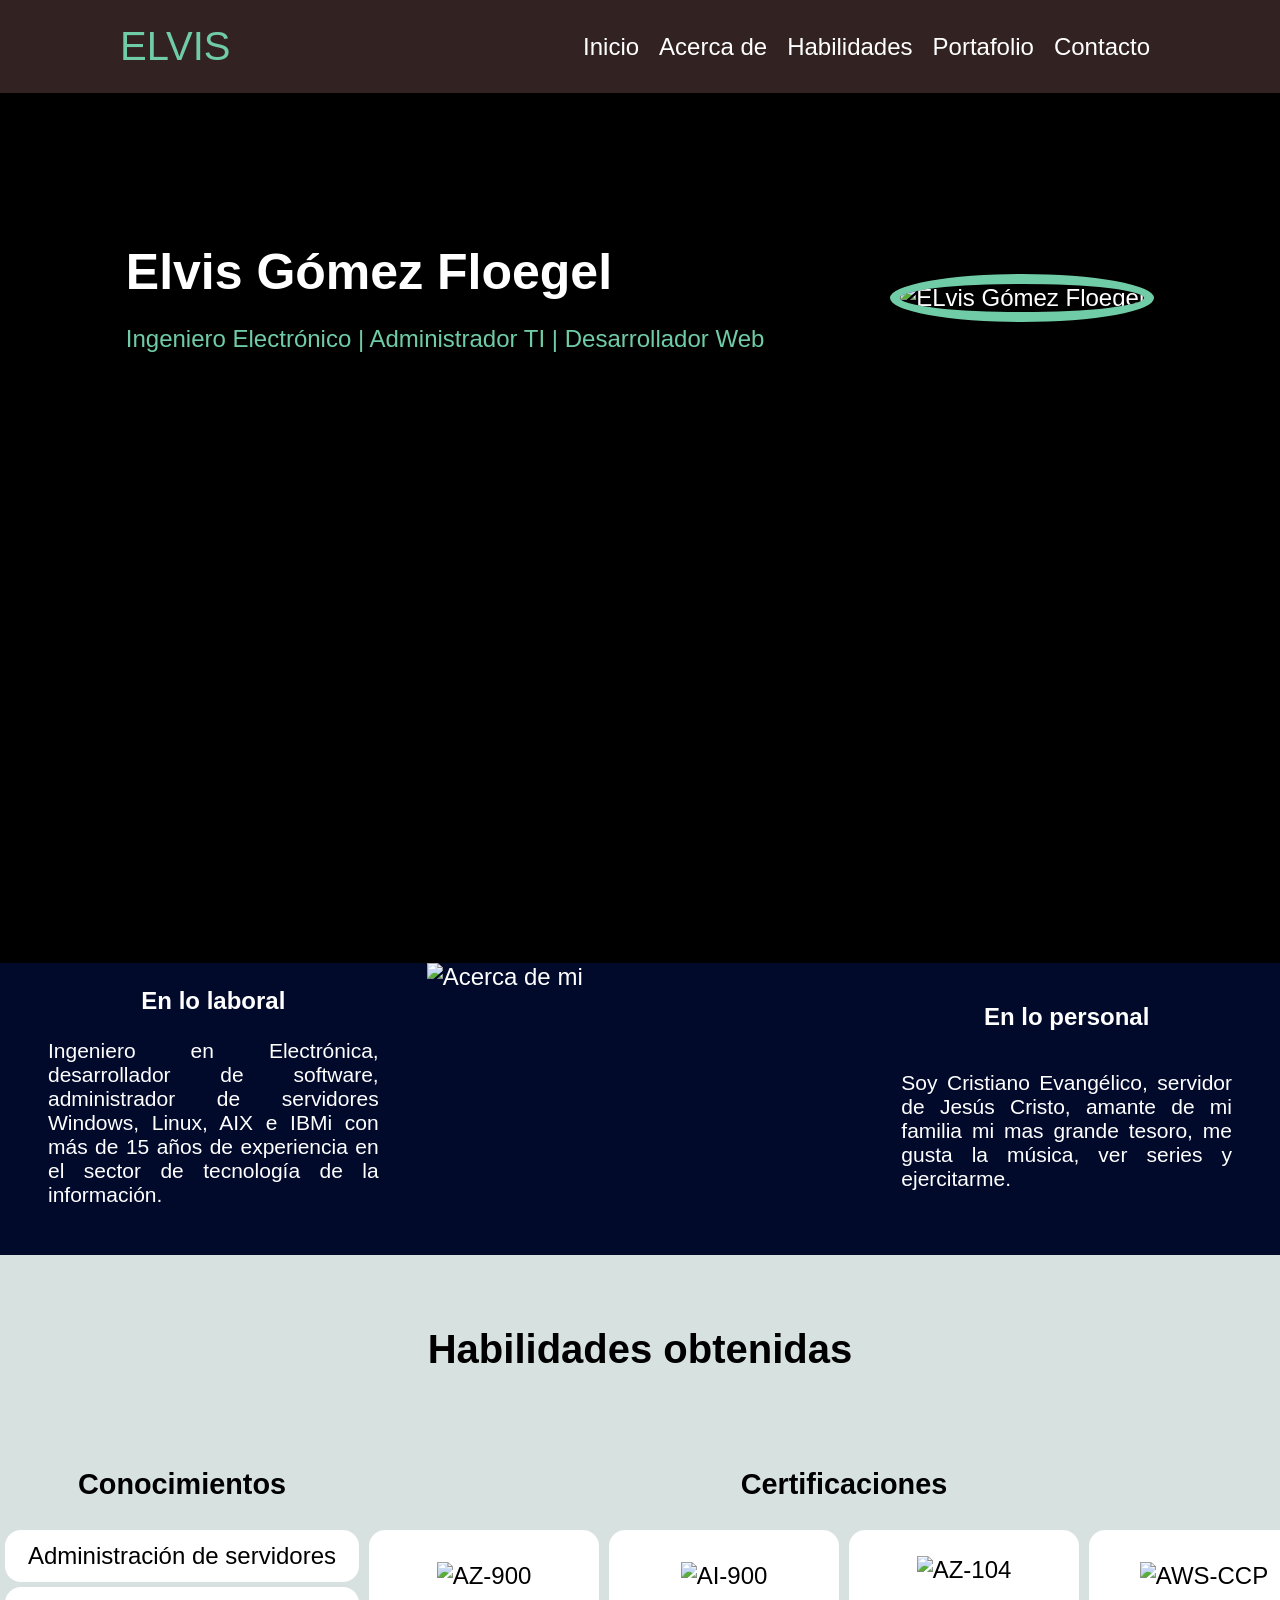
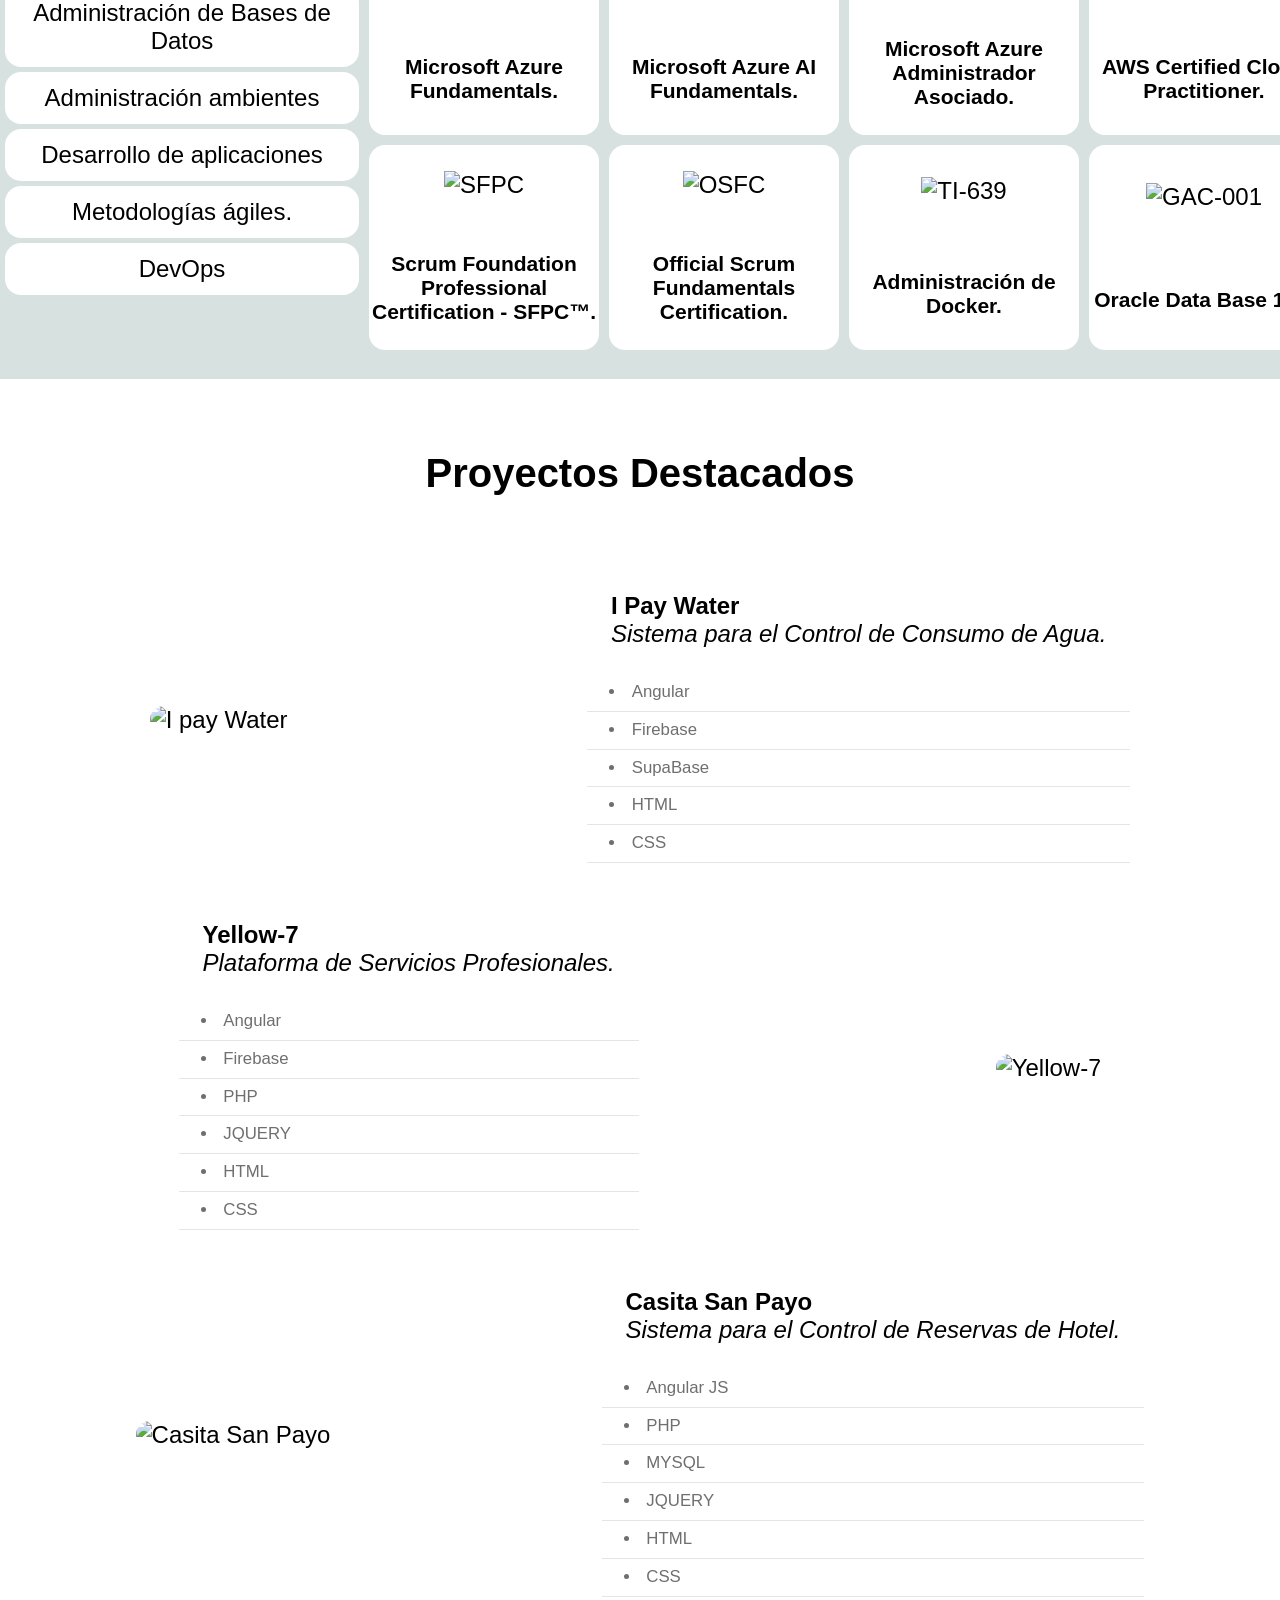
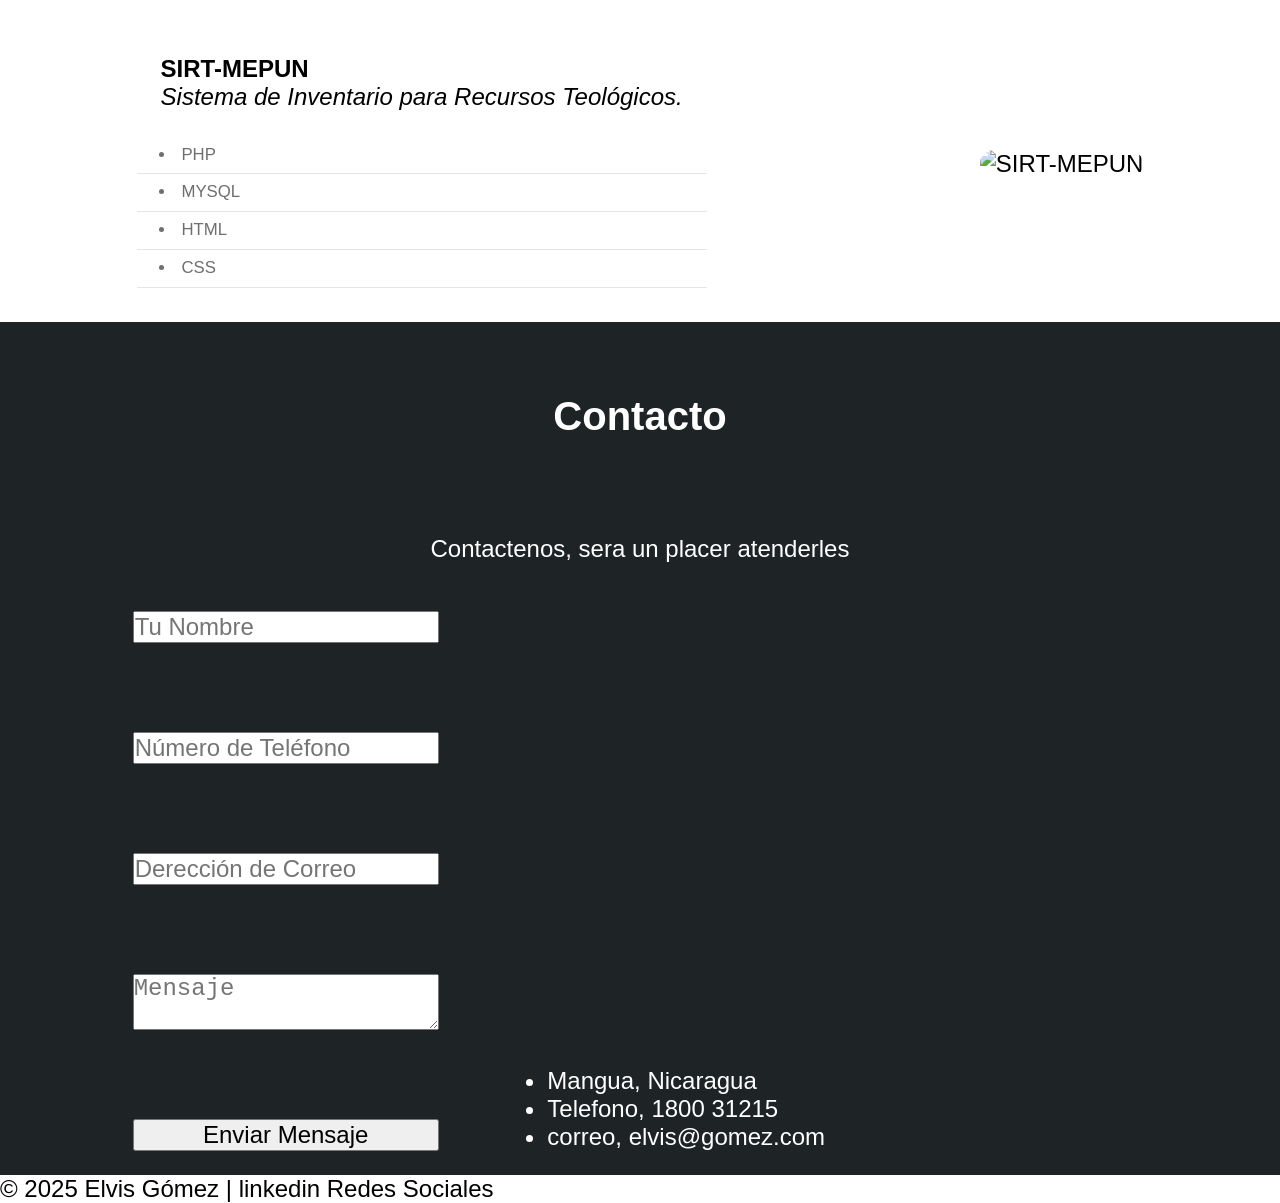
==== index.html @ bc42a5ea "Modificar el texto de contacto" ====
<!DOCTYPE html>
<html lang="es">
<head>
    <meta charset="UTF-8">
    <meta name="viewport" content="width=device-width, initial-scale=1.0">
    <link rel="preconnect" href="https://fonts.googleapis.com">
  <link rel="preconnect" href="https://fonts.gstatic.com" crossorigin>
  <link href="https://fonts.googleapis.com/css2?  family=Montserrat:ital,wght@0,100..900;1,100..900&display=swap" rel="stylesheet">
    <title>Mi Portafolio</title>
    <link rel="stylesheet" href="css/styles.css">
</head>
<body>

    <div class="container-header">
        <header >
            <!-- menu -->
             <div class="logo">
                <!-- <img src="" alt="logo"> -->
                 <a href="#index">ELVIS</a>
             </div>
            <nav id="nav">
                <ul>
                    <li><a href="#index">Inicio</a></li>
                    <li><a href="#about">Acerca de</a></li>
                    <li><a href="#skills">Habilidades</a></li>
                    <li><a href="#projects">Portafolio</a></li>
                    <li><a href="#contact">Contacto</a></li>
                </ul>
            </nav>       
        </header>
    </div>
    

    <section id="index" class="hero">
        <div class="container-hero">
            <div class="container-img">
                <img src="https://i.ibb.co/Lh1JChqK/Elvis.png" alt="ELvis Gómez Floegel" />
            </div>
            <div class="container-name">
                <h1>Elvis Gómez Floegel</h1>
                <p><span>Ingeniero Electrónico </span>|<span> Administrador TI </span>|<span> Desarrollador Web </span></p>
            </div>
        </div>
    </section>


    <section id="about" class="about">
        <div class="container-about">
            <!-- <h2>Sobre Mí</h2> -->
             <div class="about-tech">
                <h3>En lo laboral</h3>
                <p>Ingeniero en Electrónica, desarrollador de software, administrador de servidores Windows, Linux, AIX e IBMi con más de 15 años de
                    experiencia en el sector de tecnología de la información. 
                </p>
             </div>
             <div class="about-img">
                <img src="https://i.ibb.co/yn6nJqsm/about.jpg" alt="Acerca de mi" />
             </div>
             <div class="about-love">
                <h3>En lo personal</h3>
                <p>Soy Cristiano Evangélico, servidor de Jesús Cristo, amante de mi familia mi mas grande tesoro,
                me gusta la música, ver series y ejercitarme.
            </p>
             </div>
            
        </div>
        
    </section>

    <!-- habilidades -->
    <section id="skills">
        <h2>Habilidades obtenidas</h2>
        <div class="container-skills">
            <div class="skills">
                <h3>Conocimientos</h3>
                <ol>
                    <li>
                        <span class="sklills-main">Administración de servidores</span> <span class="sklills-detail">Windows, Linux, AIX e IBMi</span> 
                    </li>
                    <li>
                        <span class="sklills-main"> Administración de Bases de Datos</span> <span class="sklills-detail"> Oracle, SQL Server, MySql, Firebase</span> 
                    </li>
                    <li>
                        <span class="sklills-main">Administración ambientes </span><span class="sklills-detail">Desarrollo y Pruebas</span> 
                    </li>
                    <li>
                        <span class="sklills-main">Desarrollo de aplicaciones</span><span class="sklills-detail">Web a la medida</span>
                    </li>
                    <li>
                        <span class="sklills-main">Metodologías ágiles.</span><span class="sklills-detail">Scrum</span>
                    </li>
                    <li>
                        <span class="sklills-main"> DevOps</span><span class="sklills-detail">Azure DevOps, CI/CD</span>
                    </li>
                </ol>
            </div>
            <div class="certifications">
                <h3>Certificaciones</h3>
                <div class="container-certs">
                    <div class="cert">
                        <img src="https://i.ibb.co/dJ2HZKZc/az900.png" alt="AZ-900" >
                        <p>Microsoft Azure Fundamentals.</p>
            
                    </div>
                    <div class="cert">
                        <img src="https://i.ibb.co/WptcLQFw/ai900.png" alt="AI-900">
                        <p>Microsoft Azure AI Fundamentals.</p>
            
                    </div>
                    <div class="cert">
                        <img src="https://i.ibb.co/60gVX3rS/az104.png" alt="AZ-104">
                        <p>Microsoft Azure Administrador Asociado.</p>     
                    </div>
                    <div class="cert">
                        <img src="https://i.ibb.co/CKnNh4L3/awscp.png" alt="AWS-CCP">
                        <p>AWS Certified Cloud Practitioner.</p>     
                    </div>
                    <div class="cert">
                        <img src="https://i.ibb.co/kg1NmCNR/sfpc.png" alt="SFPC">
                        <p> Scrum Foundation Professional Certification - SFPC™.</p>     
                    </div>
                    <div class="cert">
                        <img src="https://i.ibb.co/XZDwbPgM/osfc.png" alt="OSFC">
                        <p> Official Scrum Fundamentals Certification.</p>     
                    </div>
                    <div class="cert">
                        <img src="https://i.ibb.co/3Ym9X71R/ti639.webp" alt="TI-639">
                        <p> Administración de Docker.</p>     
                    </div>
                    <div class="cert">
                        <img src="https://i.ibb.co/S4Vj4wHz/gac001.png" alt="GAC-001">
                        <p> Oracle Data Base 12c.</p>     
                    </div>
                </div>
                
    
            </div> 
        </div>             
    
    </section>

    <!-- Proyectos -->
    <section id="projects" class="projects">
        <h2>Proyectos Destacados</h2>
        <article class="project-right">
            <div class="project-img">
                 <img src="https://i.ibb.co/rfKqTrng/ipaywater.jpg" alt="I pay Water">
            </div>
            <div class="project-detail">
                <div class="detail-title">
                    <h3>I Pay Water</h3>
                    <p>Sistema para el Control de Consumo de Agua.</p>
                </div>
                <div class="detail-list">
                    <ul>
                        <li>Angular</li>
                        <li>Firebase</li>
                        <li>SupaBase</li>
                        <li>HTML</li>
                        <li>CSS</li>
                    </ul>
                </div>
              
            </div>            
        </article>

        <article class="project-left">
            <div class="project-img">
                 <img src="https://i.ibb.co/PZ15wsz7/yellow7.jpg" alt="Yellow-7">
            </div>
            <div class="project-detail">
                <div class="detail-title">
                    <h3>Yellow-7</h3>
                    <p>Plataforma de Servicios Profesionales.</p>
                </div>
                <div class="detail-list">
                    <ul>
                        <li>Angular</li>
                        <li>Firebase</li>
                        <li>PHP</li>
                        <li>JQUERY</li>
                        <li>HTML</li>
                        <li>CSS</li>
                    </ul>
                </div>              
            </div>            
        </article>

        <article  class="project-right">
            <div class="project-img">
              <img src="https://i.ibb.co/84LSkRph/csp.png" alt="Casita San Payo">
            </div>
            <div class="project-detail">
                <div class="detail-title">
                     <h3>Casita San Payo</h3>
                    <p>Sistema para el Control de Reservas de Hotel.</p>
                </div>
                <div class="detail-list">
                    <ul>
                        <li>Angular JS</li>
                        <li>PHP</li>
                        <li>MYSQL</li>
                        <li>JQUERY</li>
                        <li>HTML</li>
                        <li>CSS</li>
                    </ul>
                </div>
              
            </div>            
        </article>

        <article class="project-left">
            <div class="project-img">
                <img src="https://i.ibb.co/cSXvnpXn/sirt.jpg" alt="SIRT-MEPUN">
            </div>
            <div class="project-detail">
                <div class="detail-title">
                    <h3>SIRT-MEPUN</h3>
                    <p>Sistema de Inventario para Recursos Teológicos.</p>
                </div>
                <div class="detail-list">
                    <ul>
                        <li>PHP</li>
                        <li>MYSQL</li>
                        <li>HTML</li>
                        <li>CSS</li>
                    </ul>
                </div>
                
            </div>            
        </article>
    
    </section>

    <!-- Contacto -->
    <section id="contact" class="container-contact">
        <h2>Contacto</h2>
        <p>Contactenos, sera un placer atenderles</p>
        <div class="contact-data">
       
            <form class="contact">
                <input type="text" placeholder="Tu Nombre">
                <input type="tel" placeholder="Número de Teléfono">
                <input type="email" placeholder="Derección de Correo">
                
                <textarea placeholder="Mensaje"></textarea>
                <button type="submit">Enviar Mensaje</button>
            </form>
     
            <div class="map">
                <!-- <img src="" alt=""> -->
                <iframe src="https://www.google.com/maps/embed?pb=!1m18!1m12!1m3!1d4638.681687760636!2d-86.19876793601745!3d12.136028051631284!2m3!1f0!2f0!3f0!3m2!1i1024!2i768!4f13.1!3m3!1m2!1s0x8f71560dd907880b%3A0x6c5ef4a2144f4c6a!2sManagua!5e0!3m2!1ses-419!2sni!4v1740241265326!5m2!1ses-419!2sni" width="600" height="450" style="border:0;" allowfullscreen="" loading="lazy" referrerpolicy="no-referrer-when-downgrade"></iframe>
                <div class="info">
                    <ul>
                        <li>Mangua, Nicaragua</li>
                        <li>Telefono, 1800 31215</li>
                        <li>correo, elvis@gomez.com</li>
    
                    </ul>
                </div>
            </div>
        </div>

    </section>

    <footer>
        <p>© 2025 Elvis Gómez | linkedin Redes Sociales</p>
    </footer>

</body>
</html>
---- css/styles.css ----
html{
    font-family: 'Montserrat', sans-serif;
  }

  * {
    margin: 0;
    padding: 0;
    font-size: 24px;
  }

  h2 {
    font-size: 40px;
    text-align: center;
    padding: 3rem 1rem;
  }

  .container-header {
    background-color: rgb(51, 34, 34);
    /* position: fixed; */
    width: 100%;
    top: 0;
    left: 0;
    z-index: 99;
  }
  .container-header header {
    max-width: 1200px;
    margin: 0 auto;
    display: flex;
    justify-content: space-between;
    align-items: center;
    padding: 1rem 5rem;
  }

  .container-header header .logo a {
    color: rgb(112, 204, 166);
    font-size: 40px;
    text-decoration: none;
  }

  .container-header header nav ul {
    display: flex;
    list-style: none;
  }

  .container-header header nav ul li a{
    text-align: none;
    color: white;
    text-decoration: none;
    padding: 10px;
  }

  .container-header header nav ul li a:hover {
    color: rgb(112, 204, 166);
  }
/*hero section*/
  .hero {
    padding-top: 150px;
    background-color: black;
    color: white;
    height: 80vh;
  }

  .hero .container-hero{
    display: flex;
    flex-direction: row-reverse;
    justify-content: space-evenly;
    align-items: center;

  
  }
  .hero .container-hero .container-img img {
    max-height: 300px;
    border-radius: 50%;
    border: 10px solid rgb(112, 204, 166);
  }

  .hero .container-hero .container-name h1 {
    font-size: 50px;
    padding-bottom: 1rem;
  }

  .hero .container-hero .container-name p {
    color:rgb(112, 204, 166)
  }

  .hero .container-hero .container-name p span:hover {
    font-size: 1.2rem;
    color: white;
  }
/*about section*/
  .about {
    background-color:rgb(2, 10, 44);
    color: white;
    padding:0 ;
    display: flex;
    justify-content: space-around;
  }

  .about .container-about {
    display: grid;
    grid-template-columns: 1fr 1fr 1fr;
  }

  .about .container-about .about-img img {
    max-width: 500px;
  
  }

  .about .container-about  .about-tech  {
    display: flex;
    flex-direction: column;
    justify-content: space-evenly;
    align-items: center;
    padding: 1rem;
  }

  .about .container-about  .about-love {
    display: flex;
    flex-direction: column;
    justify-content: space-evenly;
    align-items: center;
    padding: 1rem;
  }

  .about .container-about p {
    font-size: 0.875rem;
    padding: 1rem;
    text-align: justify;
  }

  /*skill section*/

  #skills {
    background-color: #D7E1DF;
    padding-bottom: 1rem;
    
  }

  .container-skills {
    display: flex;
    justify-content: space-between;
  }

  .container-skills h3 {
    padding: 1rem;
    text-align: center;
    font-size: 1.2rem;
  }

  .container-skills ol {
    list-style: none;
  }

  .container-skills ol li{
    padding: 0.5rem;
    font-size: 0.875rem;
    width: 330px;
    height: auto;
    border-radius: 16px;
    text-align: center;
    background-color: rgb(255, 255, 255);
    margin: 5px;
    display: flex;
    justify-content: center;
    align-items: center;
    box-shadow: rgba(0, 0, 0, 0) 0px 6px 10px;
  }

  .container-skills ol li .sklills-detail {
    display: none;
  }

  .container-skills ol li .sklills-main {
    display: block;
  }

  .container-skills ol li:hover .sklills-detail {
    display: block;
    color: rgb(111, 111, 111);
  }

    .container-skills ol li:hover .sklills-main {
        display: none;
    }


  .container-certs {
    grid-template-columns: 1fr 1fr 1fr 1fr;
    display: grid;
  }

  .certifications .cert{
    width: 230px;
    height: 205px;
    border-radius: 16px;
    
    background-color: rgb(255, 255, 255);
    margin: 5px;
    display: flex;
    flex-direction: column;
    justify-content: space-around;
    align-items: center;


  }

  .certifications .cert:hover {
    box-shadow: rgba(0, 0, 0, 0.15) 0px 6px 10px;
    width: 232px;
    height: 207px;
    color: rgb(111, 111, 111);
   
  }

  .certifications .cert img {
    max-height: 80px;
 
  }

  .certifications .cert p {
    max-height: 100px;
    font-size: 0.875rem;
    font-weight: 600;
    
    text-align: center;
  }


  /* projects section"*/

  .projects article {

    margin-bottom: 1rem;
  
  }

    .projects .project-right {
      display: flex;
      flex-direction: row;
      justify-content: space-around;
      align-items: center
    }

    .projects .project-left {
      display: flex;
      flex-direction: row-reverse;
      justify-content: space-around;
      align-items: center;
    }
      
    .projects article img {
      max-height: 400px;
      border-radius: 16px;
    
    }

    .projects article .project-detail {
      display: flex;
      flex-direction: column;
      justify-content: space-between;
    }

    .projects article .project-detail .detail-title{
        padding: 1rem;
      }

      .projects article .project-detail .detail-title p{
        font-style: italic;
        padding-bottom: 0.5rem;
      }

    .projects article .project-detail ul {
      list-style:inside;
      
    }

    .projects article .project-detail ul li {
      font-size: 0.7rem;
      color: rgb(111, 111, 111);
      font-weight: 400;
      line-height: 0.7rem;
      position: relative;
      padding: 0px 0px 10px 22px;
      margin: 0px 0px 10px;
      border-bottom: 1px solid rgba(0, 0, 0, 0.1);
    }

    /*contac section*/
   .container-contact {
         background-image: url(https://i.ibb.co/pB1Smvg0/contact-bg.png);
         background-color: #1e2326;
         color: white;
    }

    .container-contact p {
      text-align: center;
      padding: 1rem;
    }


    .container-contact h2 {

        padding-bottom: 3rem;
 
      }
    .container-contact .contact-data {
      display: flex;
      justify-content: space-evenly;
      padding: 1rem ;
    }

    .container-contact .contact-data .contact {
      display: flex;
      flex-direction: column;
      justify-content: space-between;
      align-items: felx-start;
    }
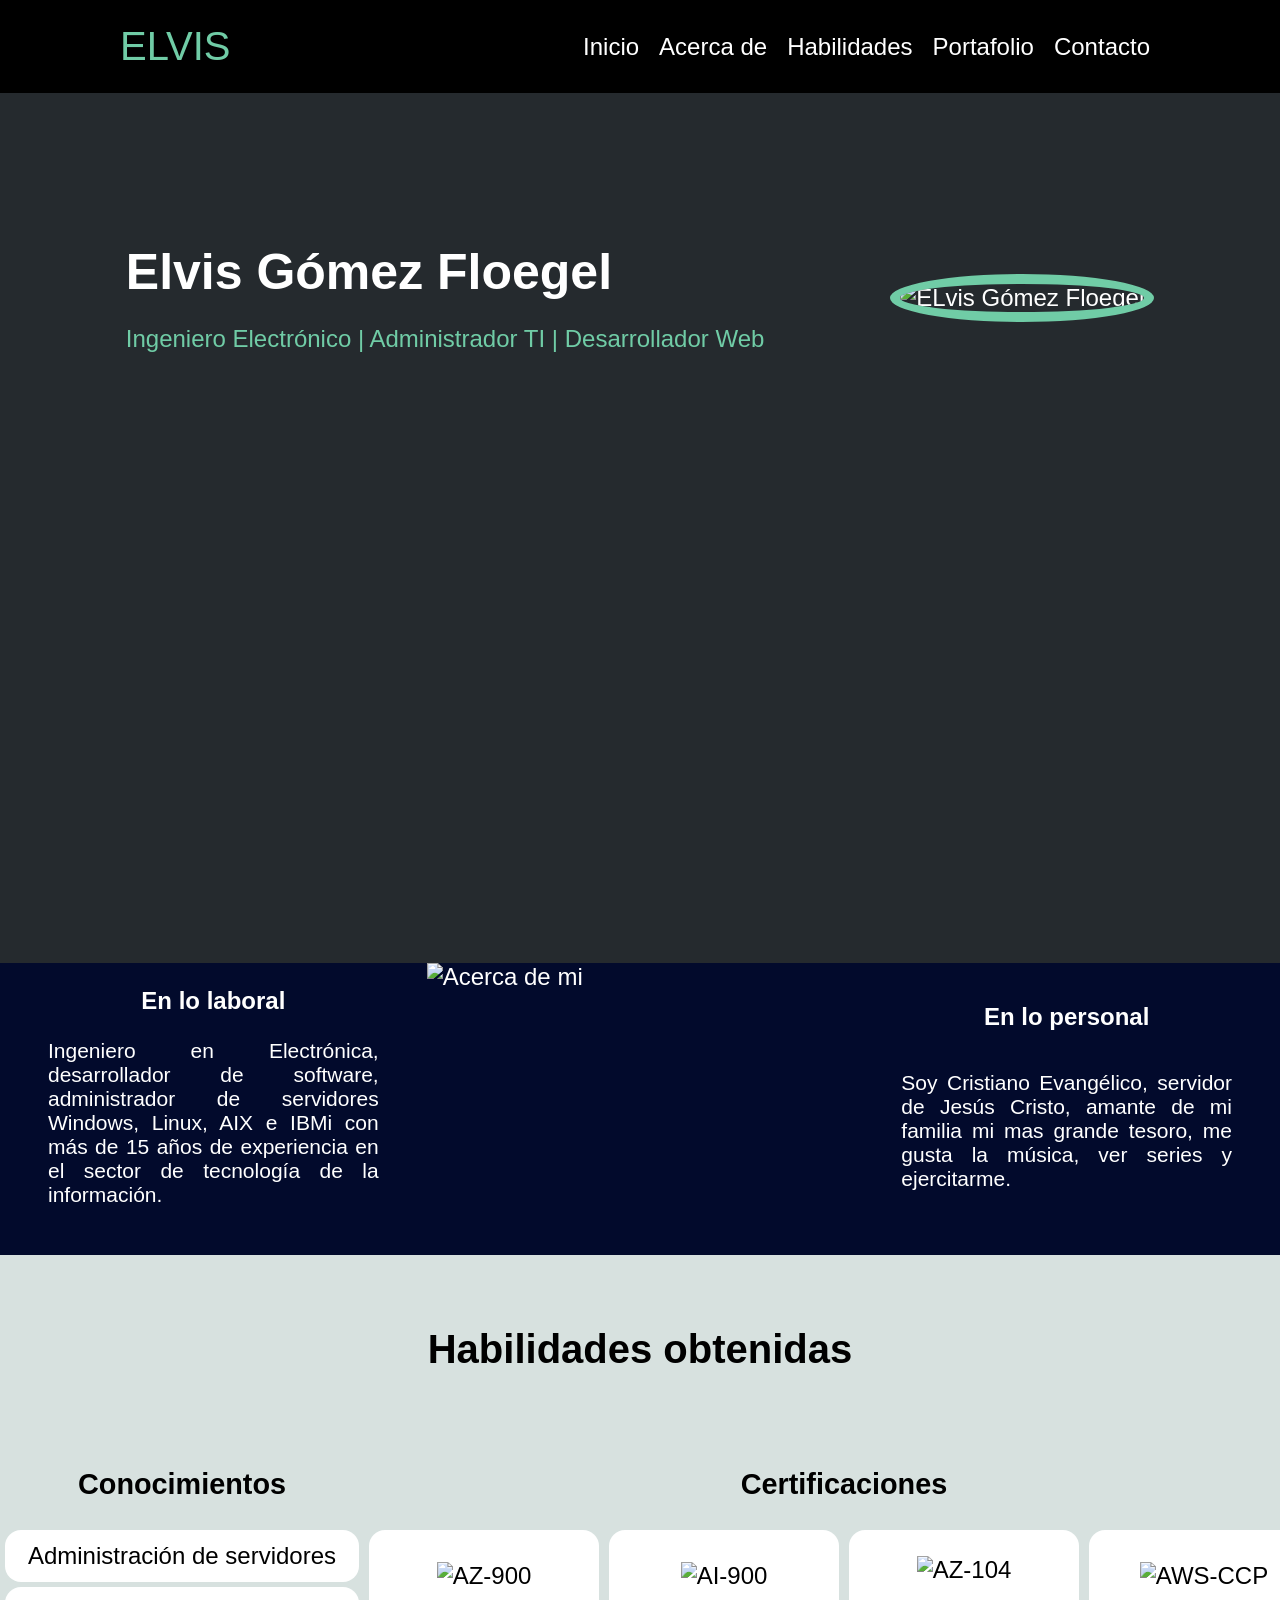
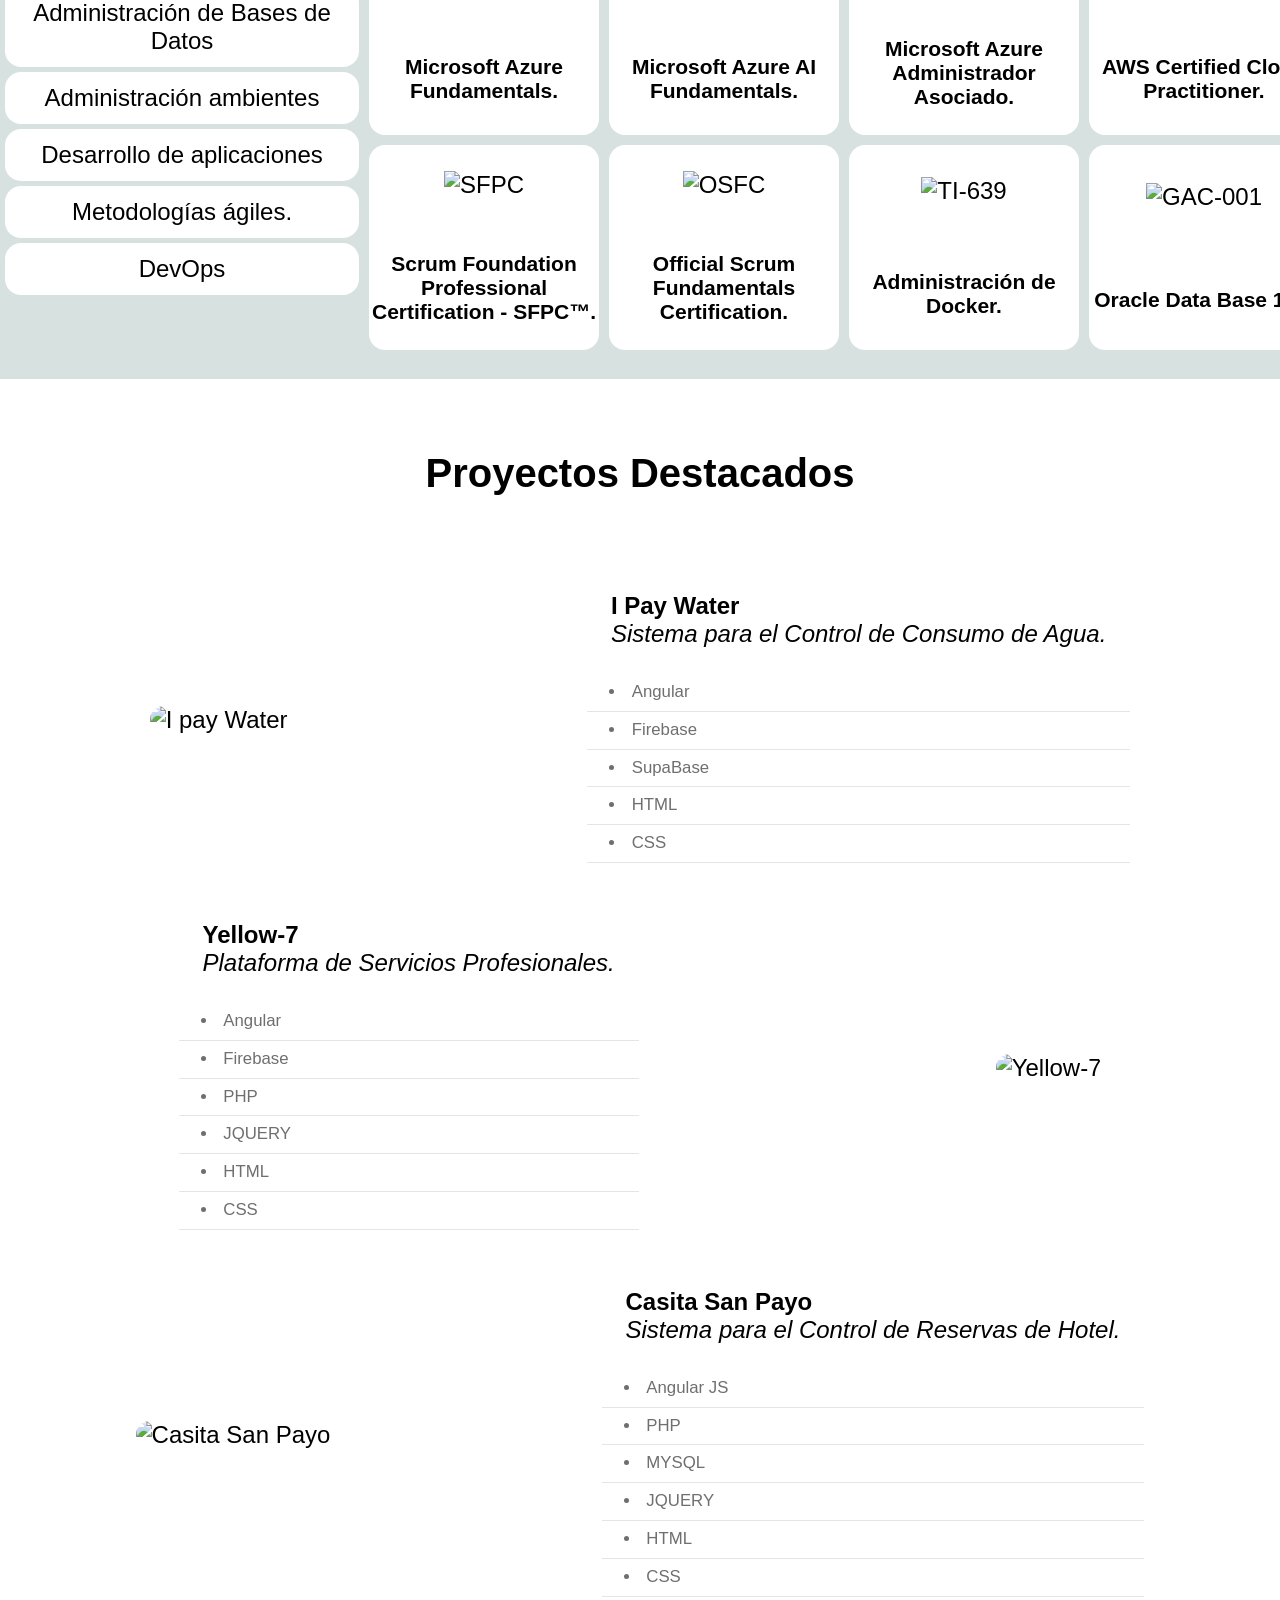
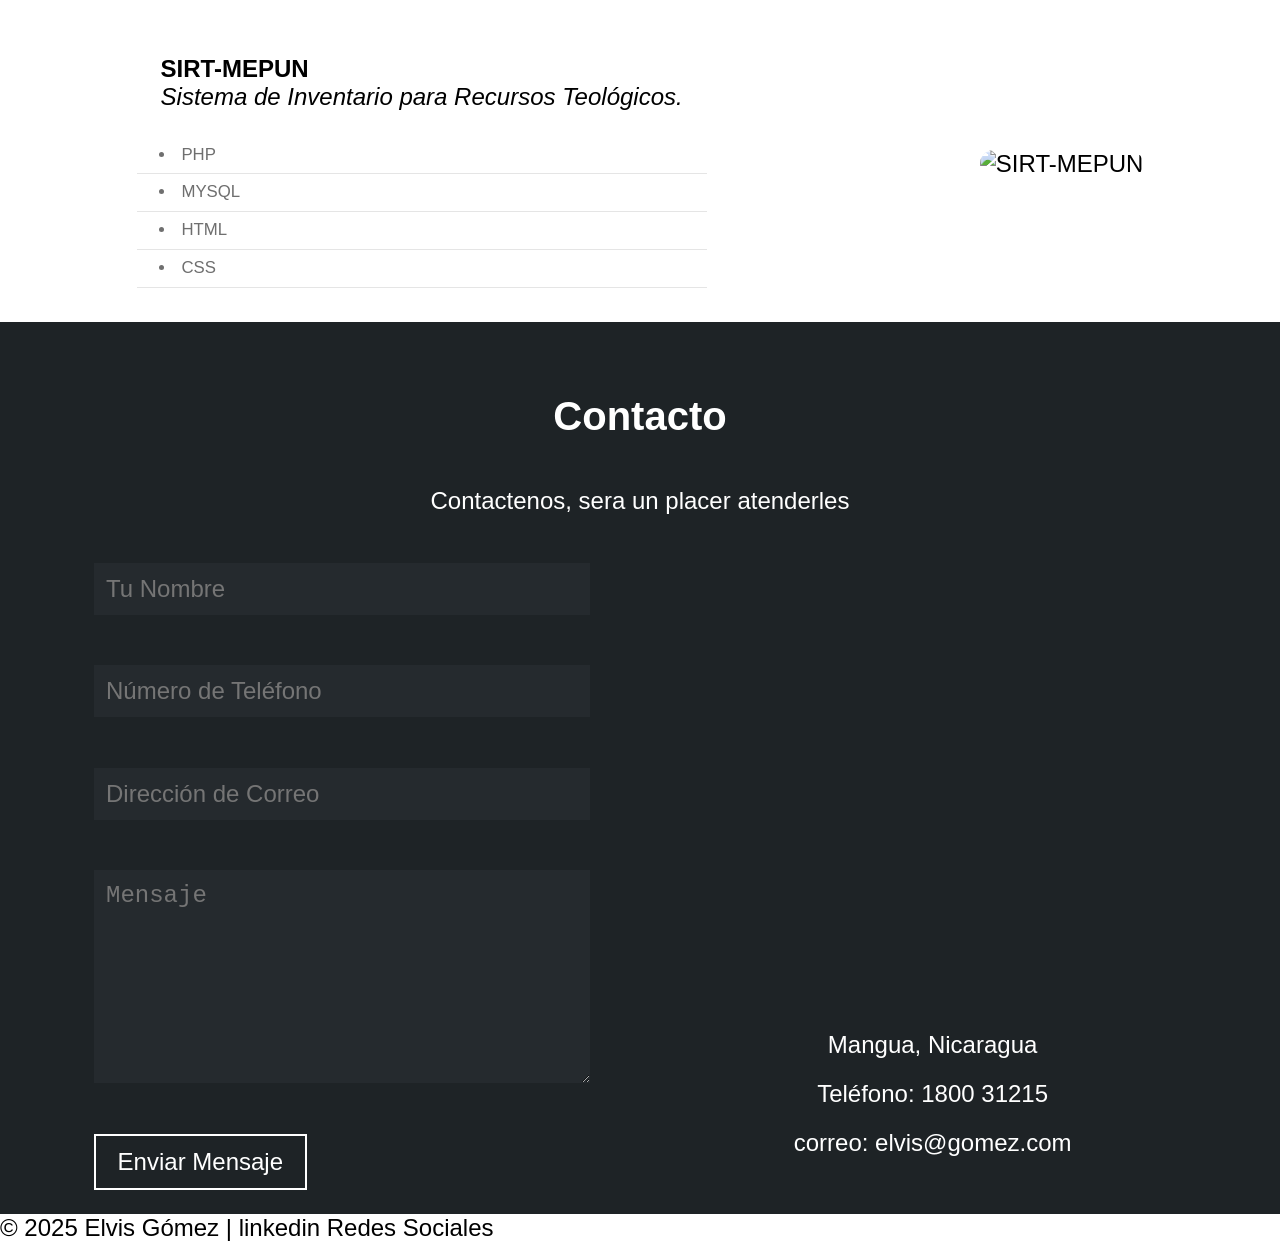
==== commit 46f599c6: "Agregando estilos a seccion contacto" ====
--- a/index.html
+++ b/index.html
@@ -241,9 +241,9 @@
             <form class="contact">
                 <input type="text" placeholder="Tu Nombre">
                 <input type="tel" placeholder="Número de Teléfono">
-                <input type="email" placeholder="Derección de Correo">
+                <input type="email" placeholder="Dirección de Correo">
                 
-                <textarea placeholder="Mensaje"></textarea>
+                <textarea cols="30" rows="7" placeholder="Mensaje"></textarea>
                 <button type="submit">Enviar Mensaje</button>
             </form>
      
@@ -253,8 +253,8 @@
                 <div class="info">
                     <ul>
                         <li>Mangua, Nicaragua</li>
-                        <li>Telefono, 1800 31215</li>
-                        <li>correo, elvis@gomez.com</li>
+                        <li>Teléfono: 1800 31215</li>
+                        <li>correo: elvis@gomez.com</li>
     
                     </ul>
                 </div>
--- a/css/styles.css
+++ b/css/styles.css
@@ -15,7 +15,7 @@
   }
 
   .container-header {
-    background-color: rgb(51, 34, 34);
+    background-color: black;
     /* position: fixed; */
     width: 100%;
     top: 0;
@@ -55,7 +55,7 @@
 /*hero section*/
   .hero {
     padding-top: 150px;
-    background-color: black;
+    background-color:#252A2E;
     color: white;
     height: 80vh;
   }
@@ -299,10 +299,9 @@
 
 
     .container-contact h2 {
-
-        padding-bottom: 3rem;
- 
-      }
+        padding-bottom: 1rem;
+    }
+
     .container-contact .contact-data {
       display: flex;
       justify-content: space-evenly;
@@ -314,4 +313,58 @@
       flex-direction: column;
       justify-content: space-between;
       align-items: felx-start;
+    }
+
+    .container-contact .contact-data .contact input , .container-contact .contact-data .contact textarea {
+      display:block;
+      width: 100%;
+      border: none;
+      padding: 0.5rem;
+      margin-bottom: 0;
+      background-color: #252A2E;
+      color: white;
+    }
+
+    .container-contact .contact-data .contact button {
+      background-color: transparent;
+      color: white;
+      border: 2px solid white;
+      width: fit-content;
+      display: block;
+      padding: 0.5rem 0.9rem;
+      cursor: pointer;
+      position: relative;
+      /* z-index: 10; */
+    }
+
+    .container-contact .contact-data .map iframe{
+        width: 550px;
+    }
+
+    .container-contact .contact-data .info {
+        /* position: relative;
+        bottom: 40%;
+        background-color: #252A2E;
+        padding: 1rem;  
+        width: fit-content;
+        left: 50%;
+        transform: translate(-50%, -50%);
+        z-index: 10; */
+        text-align: center;
+        background-color: transparent;
+        color: white;
+        /* border: 2px solid white; */
+        width: 100%;
+        display: block;
+        padding: 0.5rem 0.9rem;
+        /* cursor: pointer; */
+        position: relative;
+    }
+
+    .container-contact .contact-data .info ul {
+        list-style: none;
+    }
+
+    .container-contact .contact-data .info ul li {
+        margin-bottom: 0.875rem;
     }
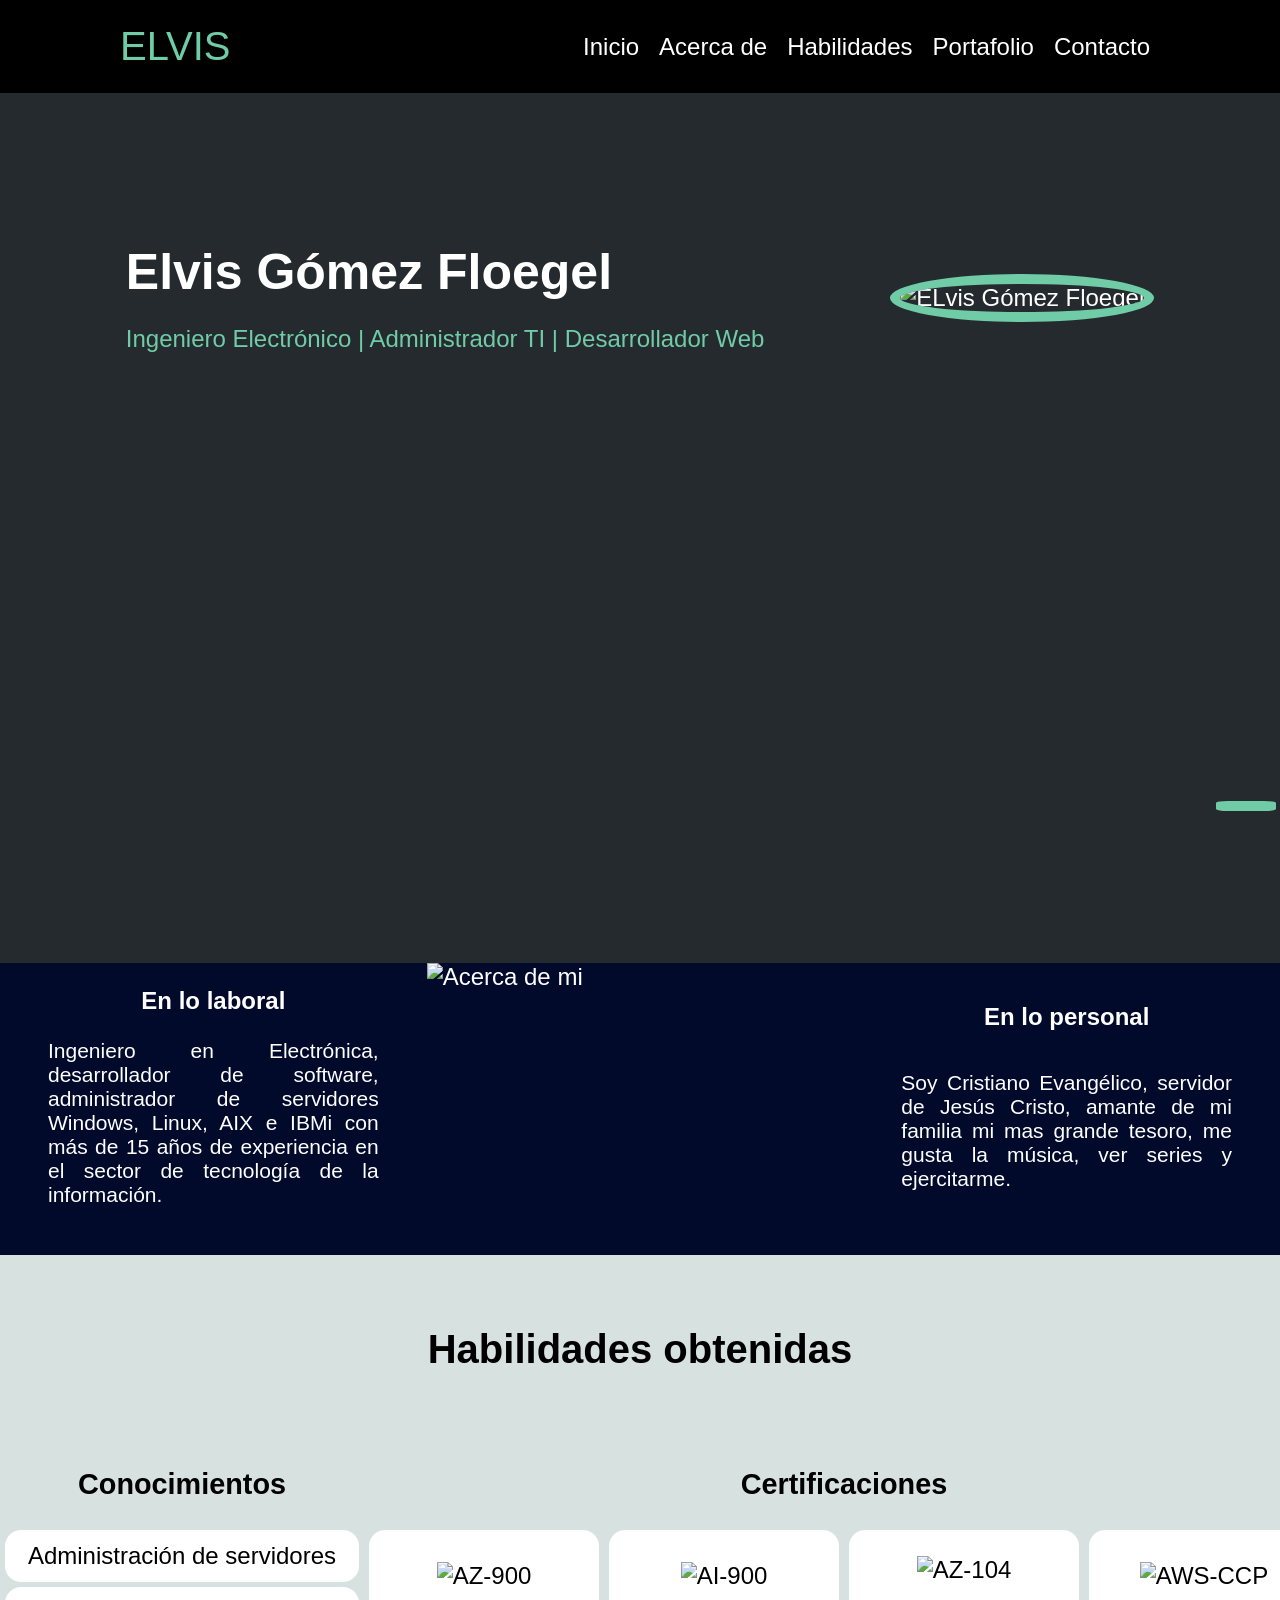
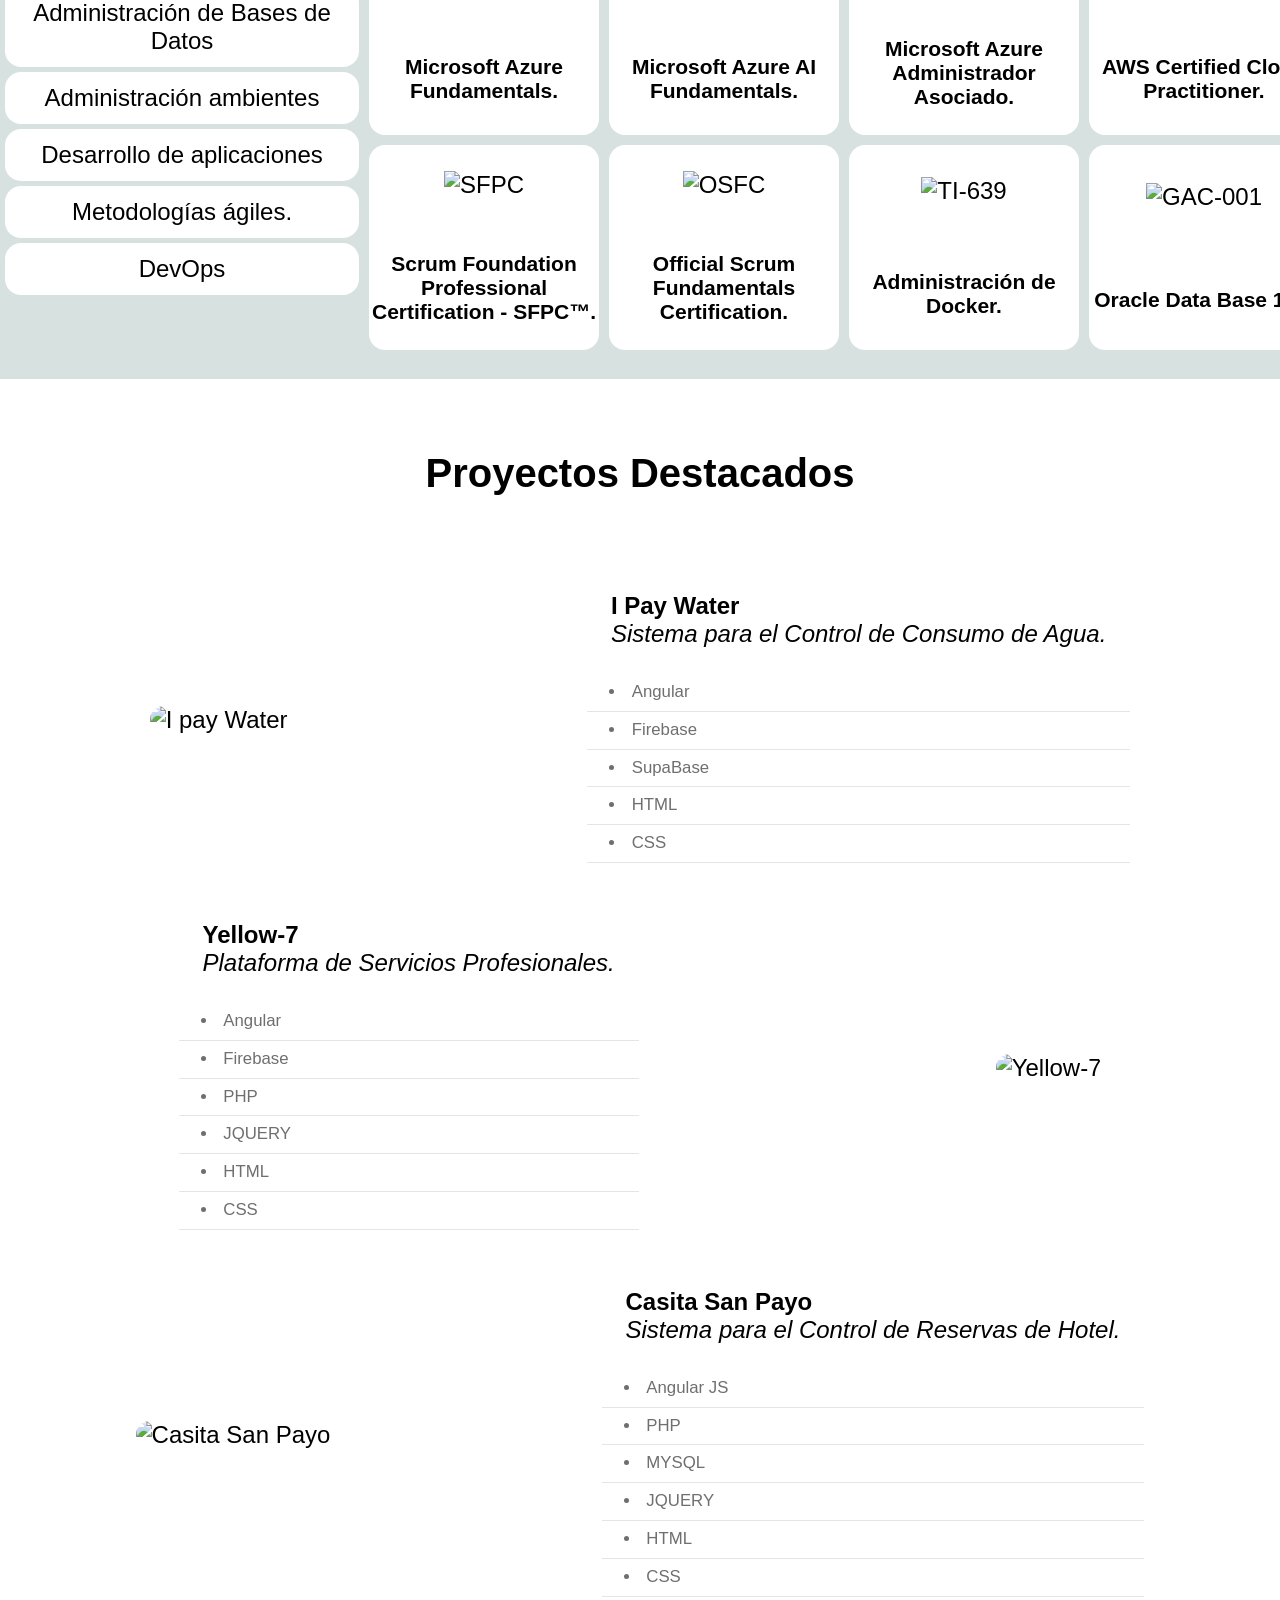
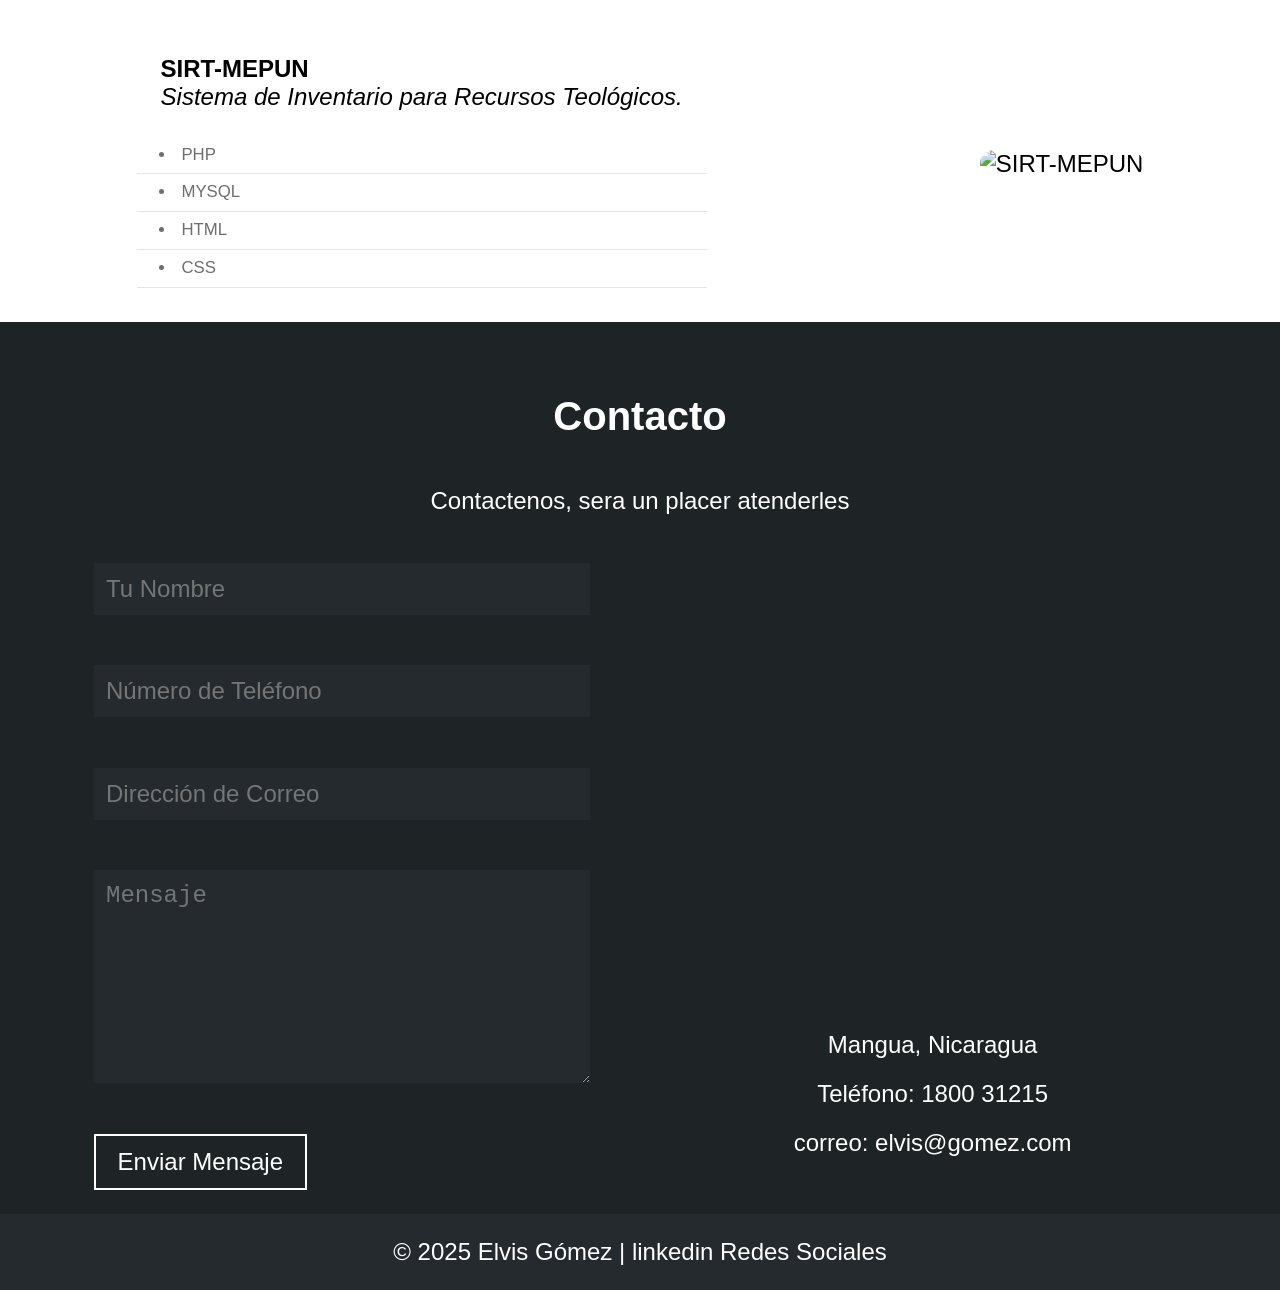
==== commit 4af8bb16: "Agregar enlaces a certificaciones" ====
--- a/index.html
+++ b/index.html
@@ -12,7 +12,7 @@
 <body>
 
     <div class="container-header">
-        <header >
+        <header id="index">
             <!-- menu -->
              <div class="logo">
                 <!-- <img src="" alt="logo"> -->
@@ -31,7 +31,7 @@
     </div>
     
 
-    <section id="index" class="hero">
+    <section id="hero" class="hero">
         <div class="container-hero">
             <div class="container-img">
                 <img src="https://i.ibb.co/Lh1JChqK/Elvis.png" alt="ELvis Gómez Floegel" />
@@ -98,38 +98,58 @@
                 <h3>Certificaciones</h3>
                 <div class="container-certs">
                     <div class="cert">
-                        <img src="https://i.ibb.co/dJ2HZKZc/az900.png" alt="AZ-900" >
-                        <p>Microsoft Azure Fundamentals.</p>
-            
-                    </div>
-                    <div class="cert">
-                        <img src="https://i.ibb.co/WptcLQFw/ai900.png" alt="AI-900">
-                        <p>Microsoft Azure AI Fundamentals.</p>
-            
-                    </div>
-                    <div class="cert">
-                        <img src="https://i.ibb.co/60gVX3rS/az104.png" alt="AZ-104">
-                        <p>Microsoft Azure Administrador Asociado.</p>     
-                    </div>
-                    <div class="cert">
-                        <img src="https://i.ibb.co/CKnNh4L3/awscp.png" alt="AWS-CCP">
-                        <p>AWS Certified Cloud Practitioner.</p>     
-                    </div>
-                    <div class="cert">
-                        <img src="https://i.ibb.co/kg1NmCNR/sfpc.png" alt="SFPC">
-                        <p> Scrum Foundation Professional Certification - SFPC™.</p>     
-                    </div>
-                    <div class="cert">
-                        <img src="https://i.ibb.co/XZDwbPgM/osfc.png" alt="OSFC">
-                        <p> Official Scrum Fundamentals Certification.</p>     
-                    </div>
-                    <div class="cert">
-                        <img src="https://i.ibb.co/3Ym9X71R/ti639.webp" alt="TI-639">
-                        <p> Administración de Docker.</p>     
-                    </div>
-                    <div class="cert">
-                        <img src="https://i.ibb.co/S4Vj4wHz/gac001.png" alt="GAC-001">
-                        <p> Oracle Data Base 12c.</p>     
+                        <a target="_blank" href="https://www.credly.com/badges/a7129e3e-0d98-45d1-8614-f3f80562108d?source=linked_in_profile">
+                            <img src="https://i.ibb.co/dJ2HZKZc/az900.png" alt="AZ-900" >
+                            <p>Microsoft Azure Fundamentals.</p>
+                        </a>
+                    </div>
+                    <div class="cert">
+                        <a target="_blank" href="https://www.credly.com/badges/c923ae9e-554a-4389-8412-6a2b8e352f42">
+                            <img src="https://i.ibb.co/WptcLQFw/ai900.png" alt="AI-900">
+                            <p>Microsoft Azure AI Fundamentals.</p>
+                        </a>
+                    </div>
+                    <div class="cert">
+                        <a target="_blank" href="https://learn.microsoft.com/es-mx/users/elvisgomezfloegel-1023/credentials/ca2dd6e22f46a89c">
+                            <img src="https://i.ibb.co/60gVX3rS/az104.png" alt="AZ-104">
+                            <p>Microsoft Azure Administrador Asociado.</p>     
+                        </a>
+                      
+                    </div>
+                    <div class="cert">
+                        <a target="_blank" target="_blank" href="https://www.credly.com/badges/e44c7de1-3171-4008-a7e4-c83df231271d/linked_in_profile">
+                            <img src="https://i.ibb.co/CKnNh4L3/awscp.png" alt="AWS-CCP">
+                            <p>AWS Certified Cloud Practitioner.</p>     
+                        </a>
+                        
+                    </div>
+                    <div class="cert">
+                        <a target="_blank" href="https://www.credly.com/badges/383b7bf7-59bc-4227-835e-c8db965072f8">
+                            <img src="https://i.ibb.co/kg1NmCNR/sfpc.png" alt="SFPC">
+                            <p> Scrum Foundation Professional Certification - SFPC™.</p>     
+                        </a>
+                      
+                    </div>
+                    <div class="cert">
+                        <a target="_blank" href="https://www.credly.com/badges/f9ff79b8-9967-4e79-81bd-d2eeb1d23d22">
+                            <img src="https://i.ibb.co/XZDwbPgM/osfc.png" alt="OSFC">
+                            <p> Official Scrum Fundamentals Certification.</p>     
+                        </a>
+                        
+                    </div>
+                    <div class="cert">
+                        <a target="_blank" href="https://www.acreditta.com/credential/1d105d0e-0828-49a4-919c-3650d8af3e69">
+                            <img src="https://i.ibb.co/3Ym9X71R/ti639.webp" alt="TI-639">
+                            <p> Administración de Docker.</p>     
+                        </a>
+                       
+                    </div>
+                    <div class="cert">
+                        <a target="_blank" href="https://badgelist.com/gestion-analisis-informacion/gac-001/u/ElvisGomez">
+                            <img src="https://i.ibb.co/S4Vj4wHz/gac001.png" alt="GAC-001">
+                            <p> Oracle Data Base 12c.</p>     
+                        </a>
+                       
                     </div>
                 </div>
                 
@@ -264,6 +284,7 @@
     </section>
 
     <footer>
+        <a href="#index"><img src="https://i.ibb.co/CK6j8vxq/up.png" alt=""></a>
         <p>© 2025 Elvis Gómez | linkedin Redes Sociales</p>
     </footer>
 
--- a/css/styles.css
+++ b/css/styles.css
@@ -193,31 +193,44 @@
     width: 230px;
     height: 205px;
     border-radius: 16px;
-    
     background-color: rgb(255, 255, 255);
     margin: 5px;
-    display: flex;
-    flex-direction: column;
-    justify-content: space-around;
-    align-items: center;
-
-
+   
   }
 
   .certifications .cert:hover {
     box-shadow: rgba(0, 0, 0, 0.15) 0px 6px 10px;
     width: 232px;
     height: 207px;
+    
+   
+  }
+
+  .certifications .cert a {
+    height: 100%;
+    text-decoration: none;
+    display: flex;
+    flex-direction: column;
+    justify-content: space-around;
+    align-items: center;
+    color: black;
+  }
+
+  .certifications .cert a:visited {
+    color: black;
+  }
+
+  .certifications .cert a:hover {
     color: rgb(111, 111, 111);
-   
-  }
-
-  .certifications .cert img {
+  }
+
+
+  .certifications .cert a img {
     max-height: 80px;
- 
-  }
-
-  .certifications .cert p {
+    text-align: center;
+  }
+
+  .certifications .cert a p {
     max-height: 100px;
     font-size: 0.875rem;
     font-weight: 600;
@@ -367,4 +380,24 @@
 
     .container-contact .contact-data .info ul li {
         margin-bottom: 0.875rem;
+    }
+
+        /*footer section*/
+
+    footer {
+        background-color: #252A2E;
+        color: white;
+        padding: 1rem;
+        text-align: center;
+    }
+
+    footer img {
+        display: block;
+        position: fixed;
+        width: 50px;
+        padding: 0.2rem;
+        border-radius: 20%;
+        background-color: rgb(112, 204, 166);
+        left: 95%;
+        top: 89%;
     }
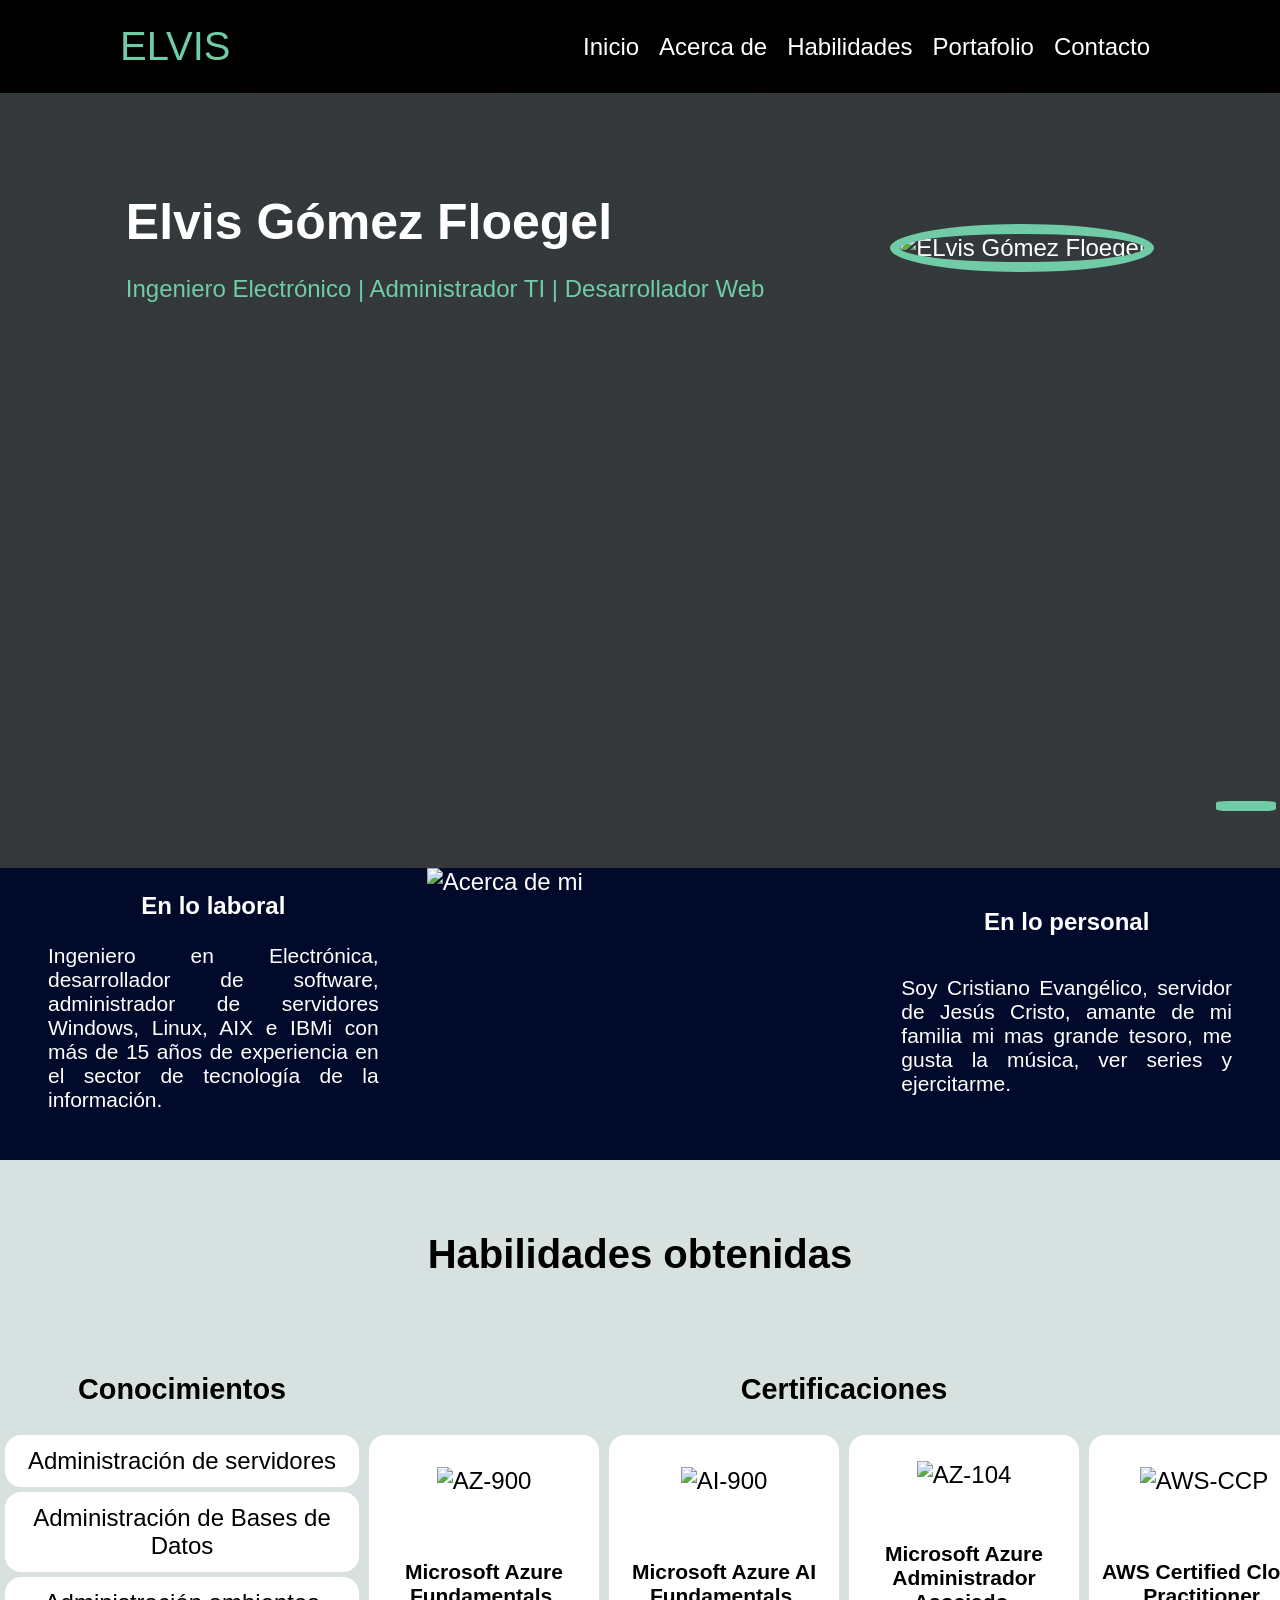
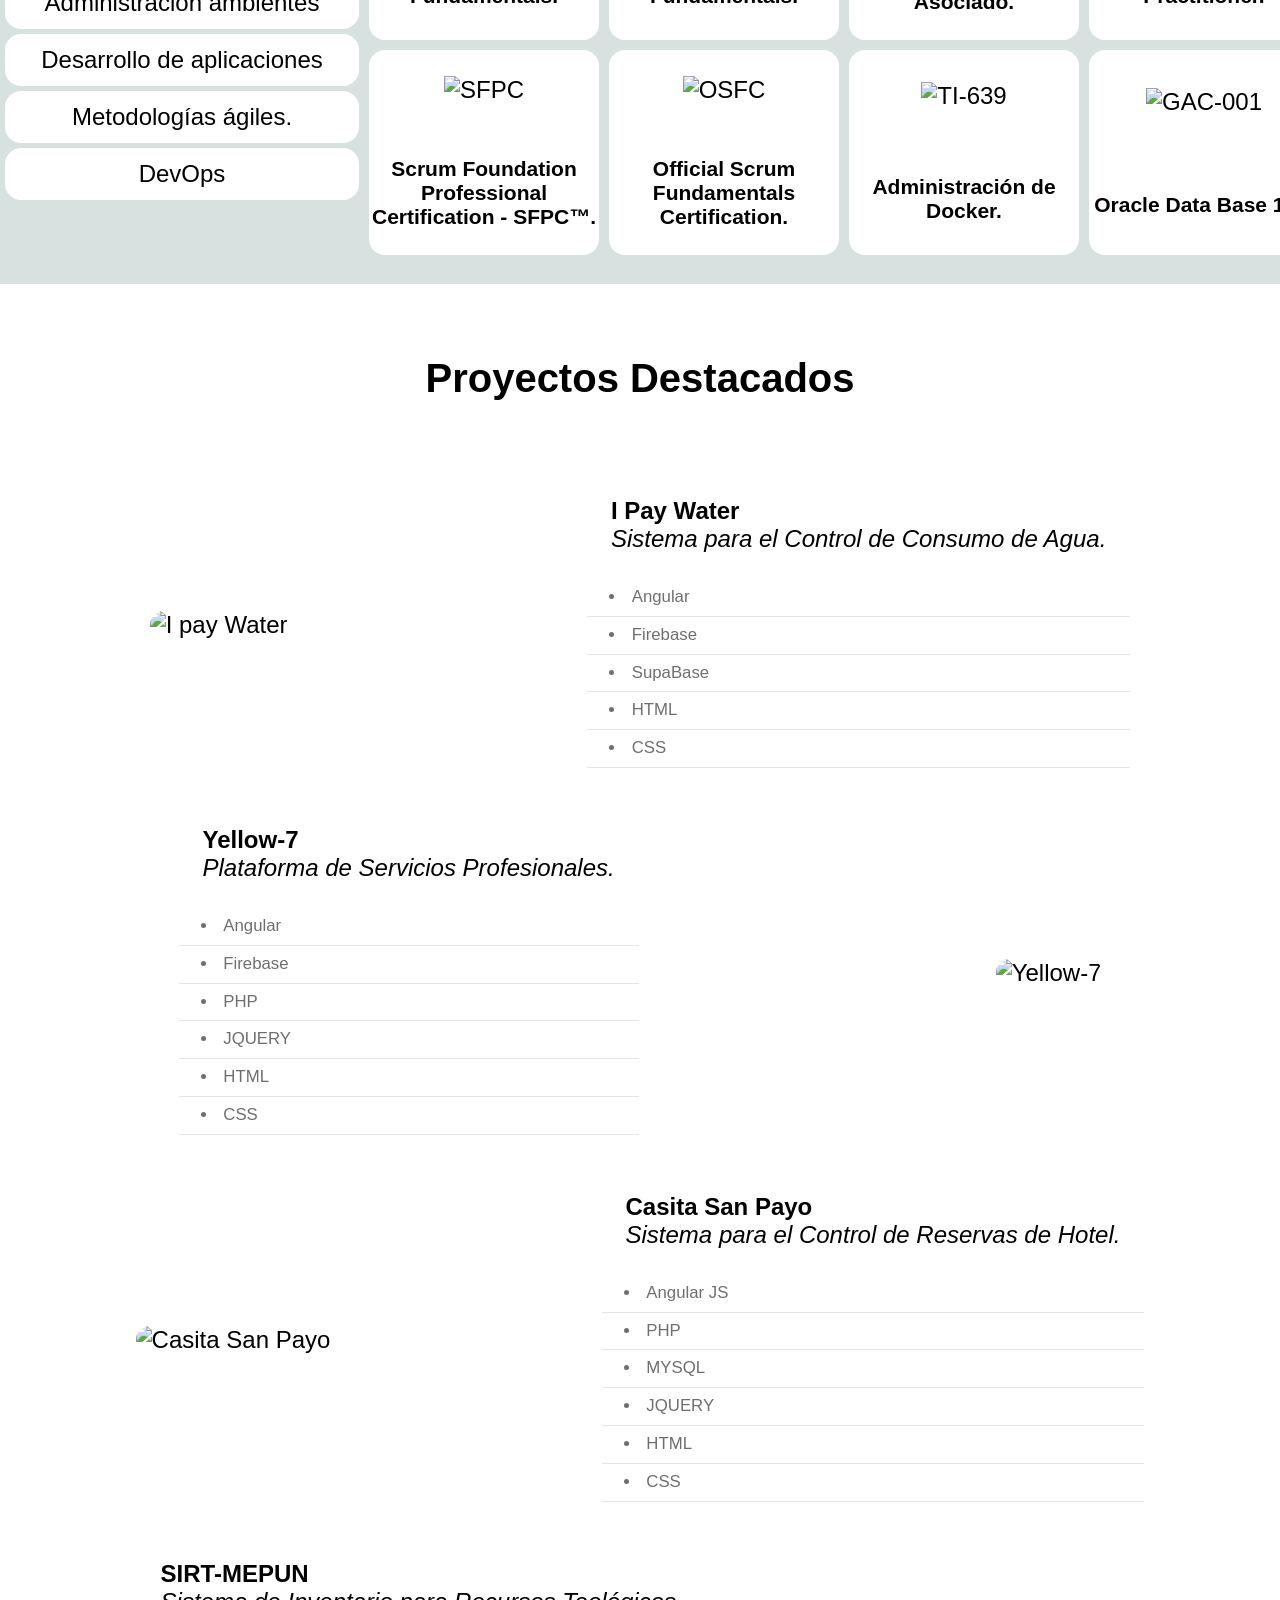
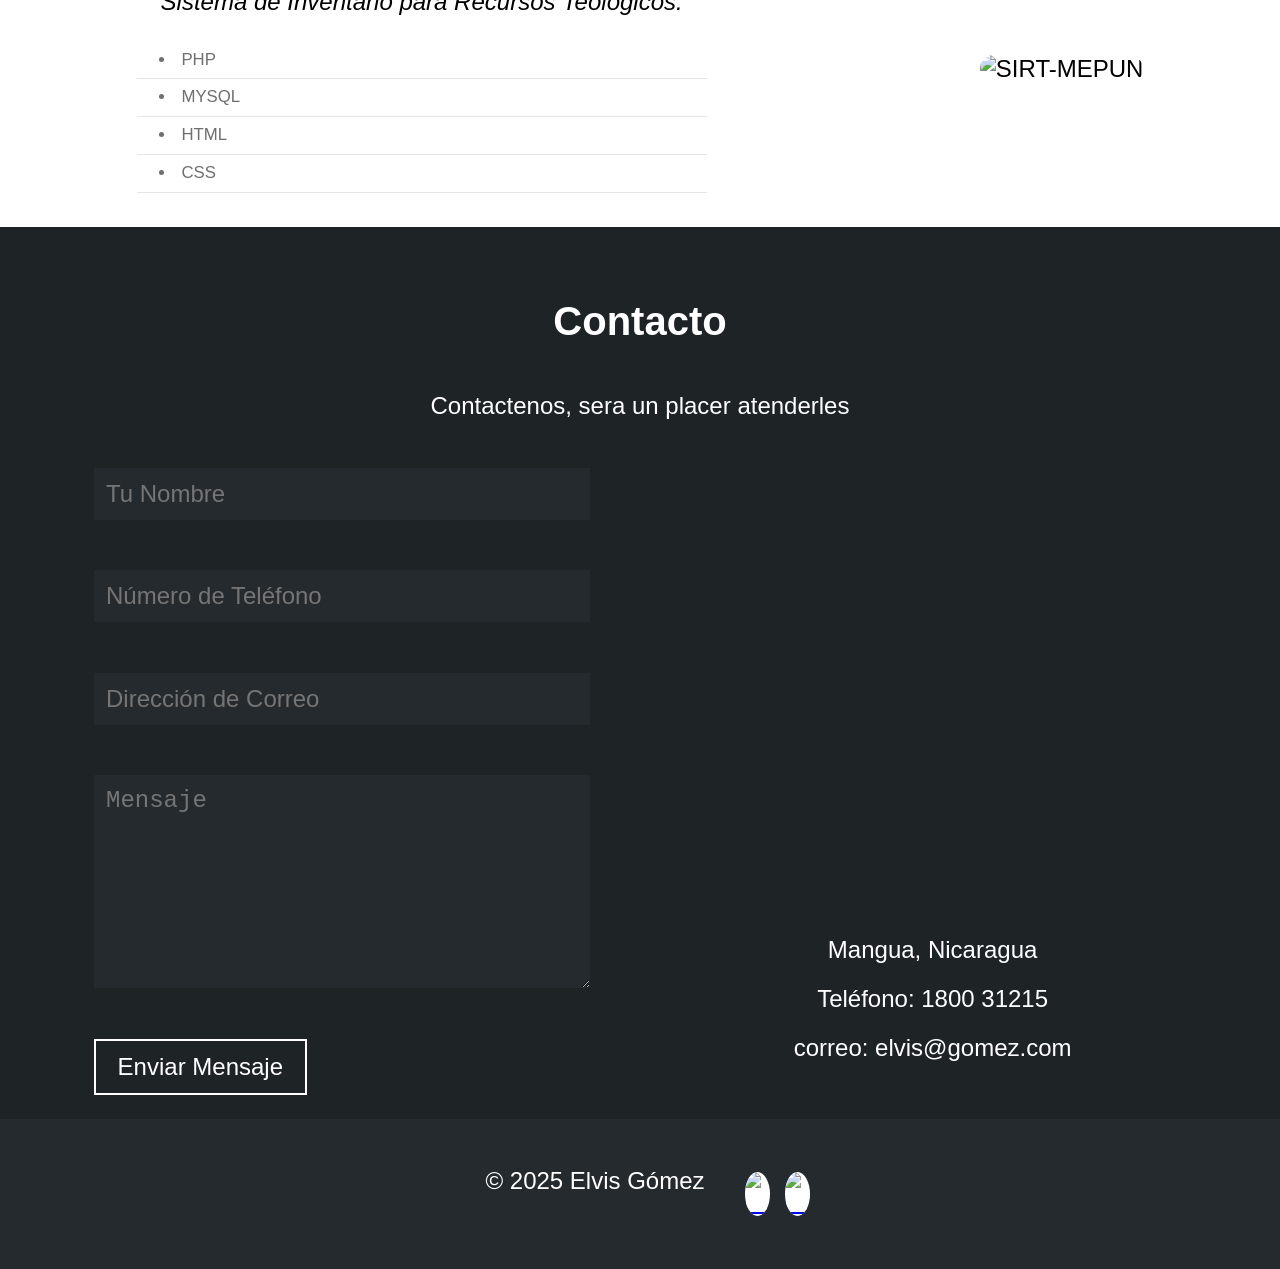
==== commit 339e7da7: "Agregar imagen de fondo en seccio hero" ====
--- a/index.html
+++ b/index.html
@@ -285,7 +285,15 @@
 
     <footer>
         <a href="#index"><img src="https://i.ibb.co/CK6j8vxq/up.png" alt=""></a>
-        <p>© 2025 Elvis Gómez | linkedin Redes Sociales</p>
+        <div class="data-footer">
+             <p>© 2025 Elvis Gómez  </p>
+        
+            <div class="redes">
+                <a target="_blank" href="https://www.linkedin.com/in/elvisgomezfloegel"><img class="linked" src="https://i.ibb.co/vvvQFLrd/linkd.png" alt="linkedin"></a>
+                <a target="_blank" href="https://github.com/eogomezf"><img class="linked" src="https://i.ibb.co/p6v2Dy1v/gith.png" alt="GitHub"></a>
+            </div>
+        </div>
+       
     </footer>
 
 </body>
--- a/css/styles.css
+++ b/css/styles.css
@@ -54,10 +54,11 @@
   }
 /*hero section*/
   .hero {
-    padding-top: 150px;
-    background-color:#252A2E;
+    background: linear-gradient(to top, rgba(30, 35, 38, 0.9), rgba(30, 35, 38, 0.9)), url(https://i.ibb.co/Tq8yQQCs/bg-service.jpg); 
+    background-size: cover;
     color: white;
-    height: 80vh;
+    padding-top: 100px;
+    height: 75vh; 
   }
 
   .hero .container-hero{
@@ -391,7 +392,7 @@
         text-align: center;
     }
 
-    footer img {
+    footer a img {
         display: block;
         position: fixed;
         width: 50px;
@@ -400,4 +401,39 @@
         background-color: rgb(112, 204, 166);
         left: 95%;
         top: 89%;
+    }
+
+    footer .data-footer {
+        display: flex;
+        justify-content: center;
+        padding: 1rem;
+        text-align: center;
+    }
+
+    footer .data-footer p{
+        height: 20px;
+    }
+
+    footer .redes {
+        display: flex;
+        justify-content: flex-start;
+        margin: 5px;
+    }
+
+
+    footer .redes a img {
+        padding: 0;
+        margin-left: 15px;
+        width: 25px;
+        color: white;
+        text-decoration: none;
+        position: relative;
+        left: 50%;
+        top: 0%;
+        border-radius: 50%;
+        background-color: white;
+    }
+
+    footer .redes a:hover{
+       background-color: #252A2E 0.5;
     }
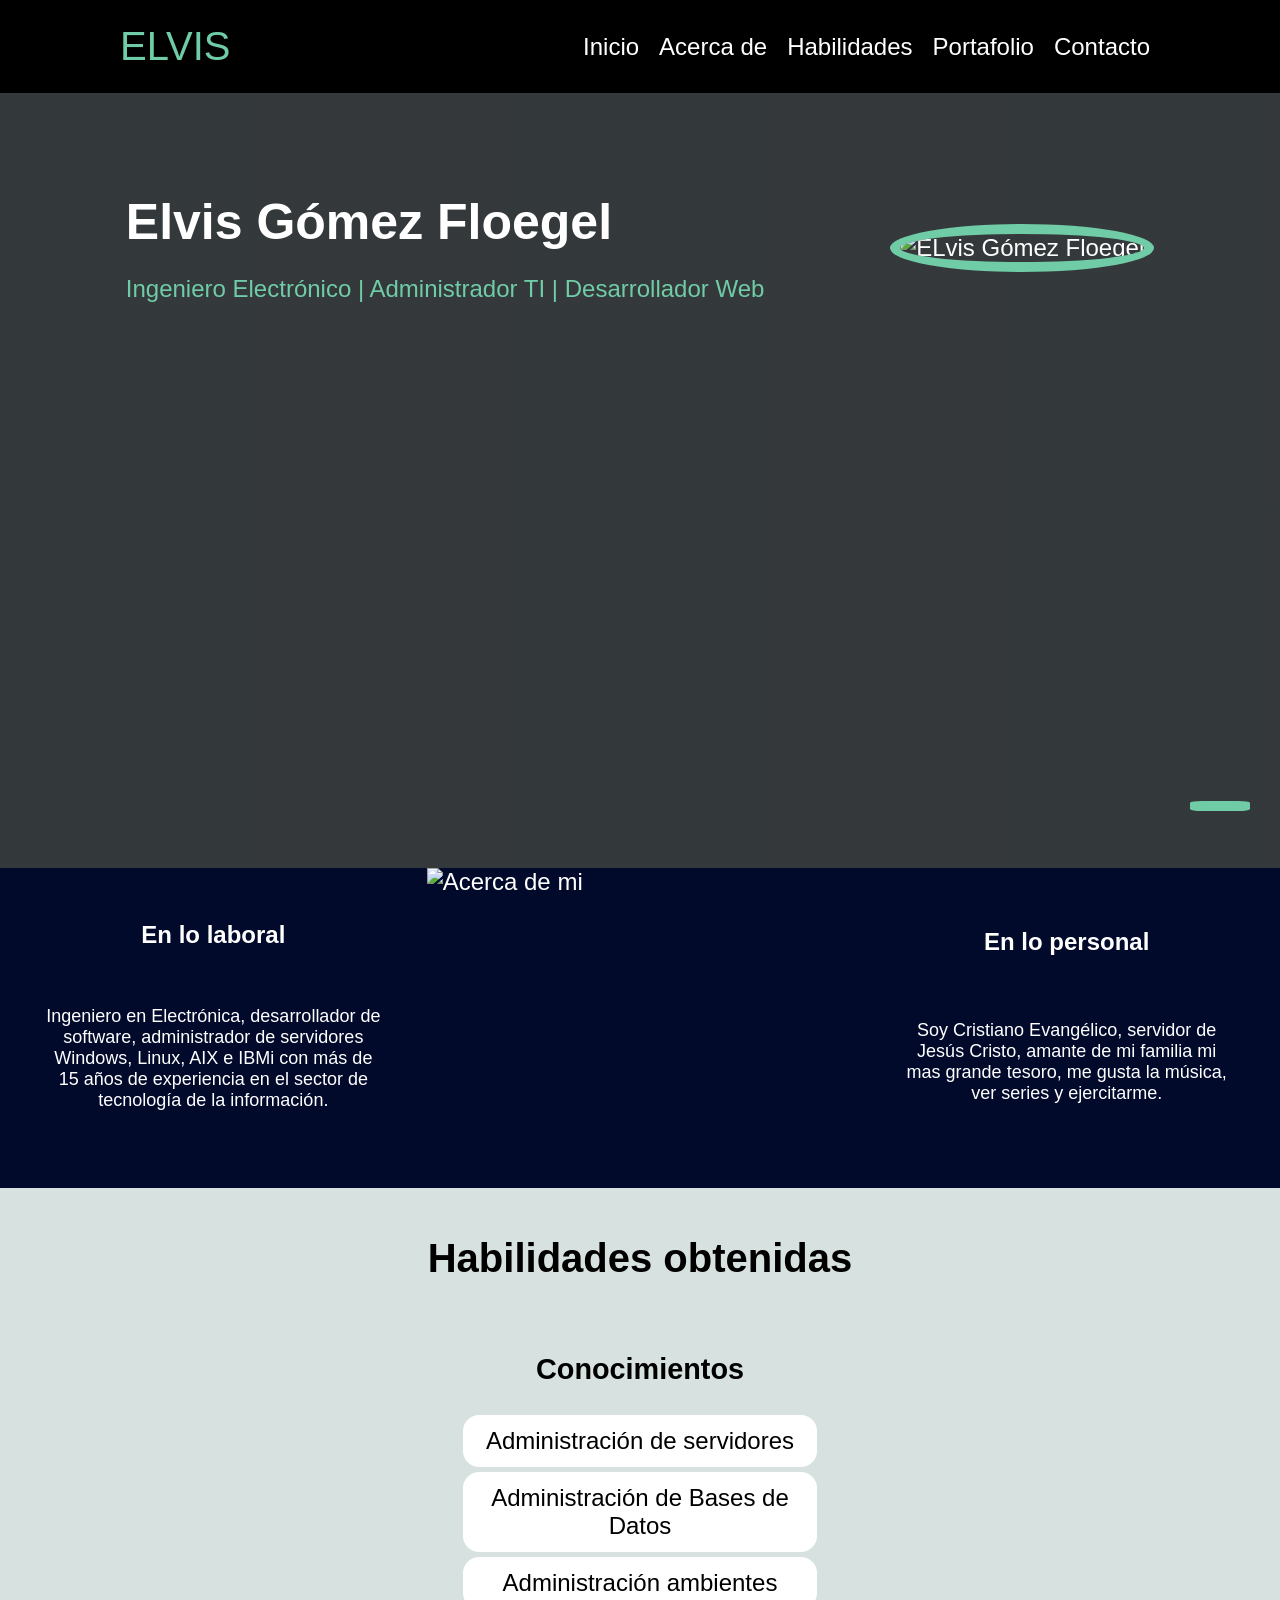
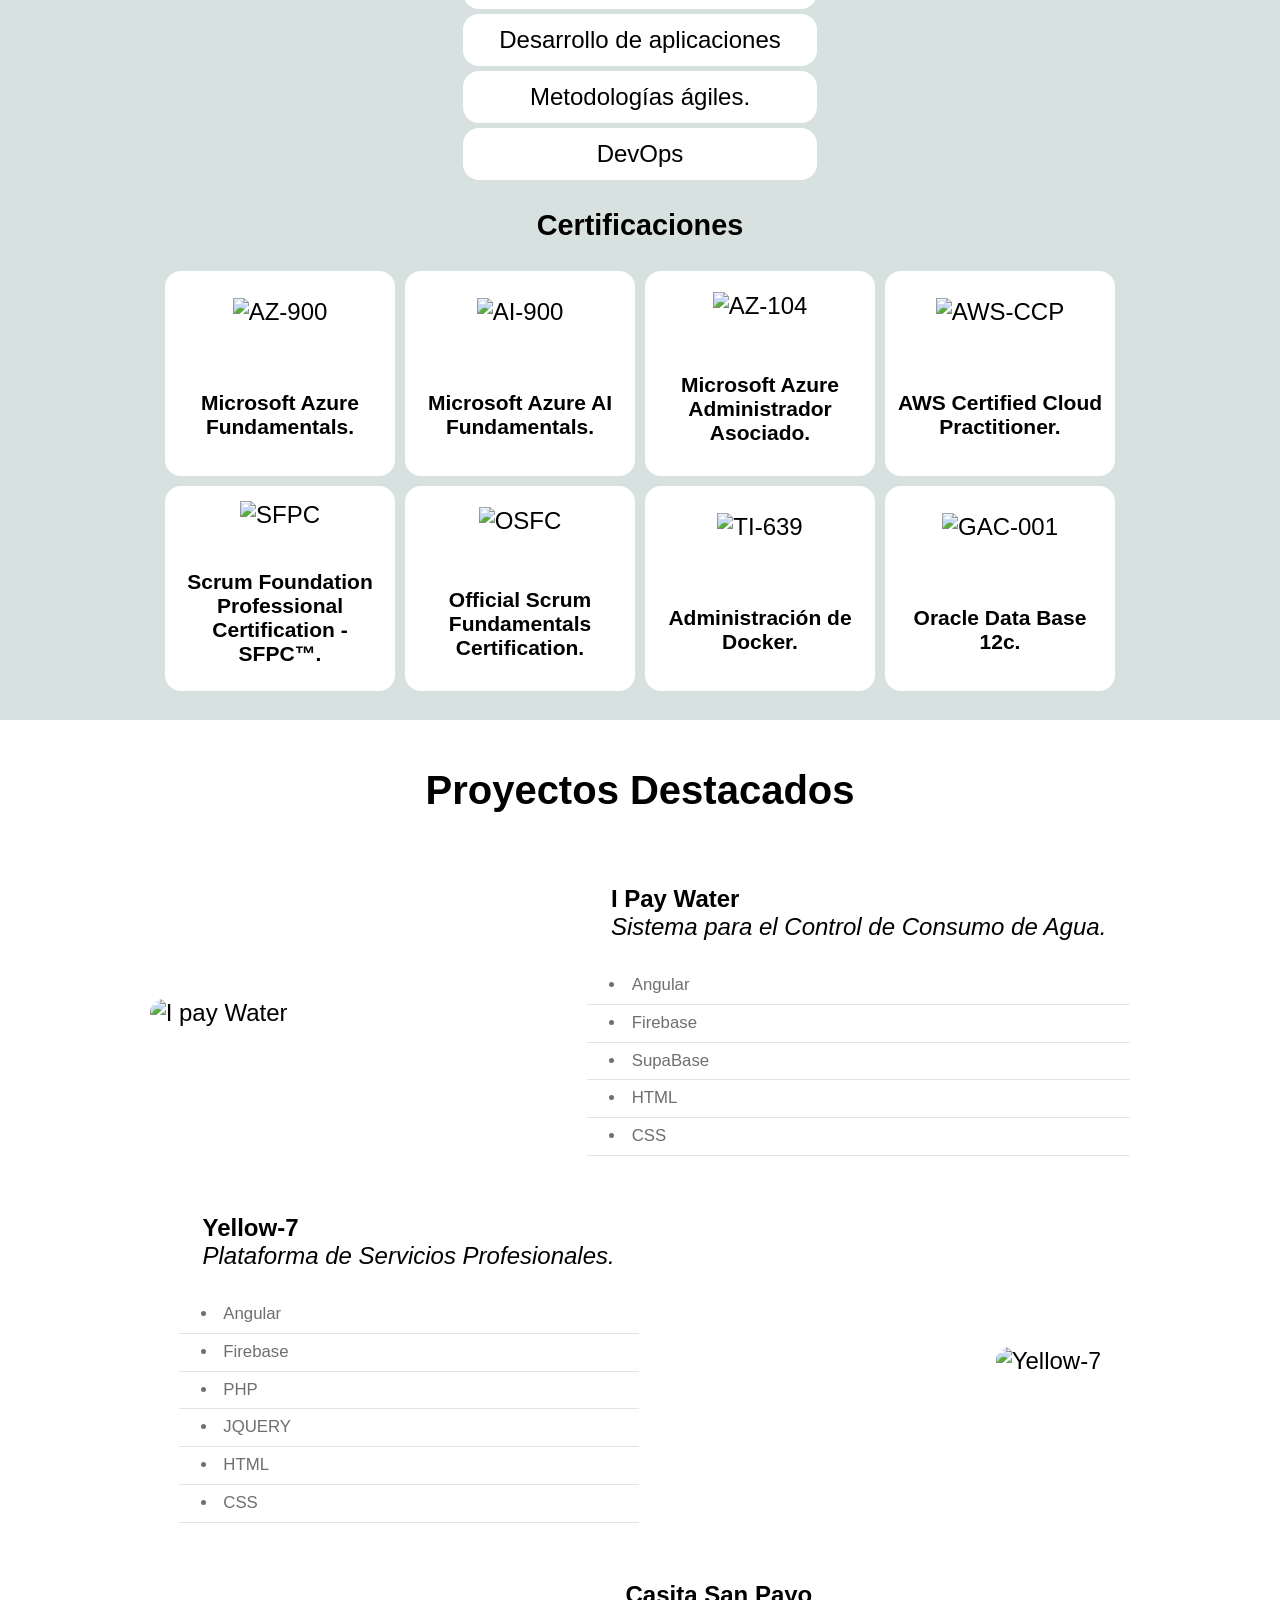
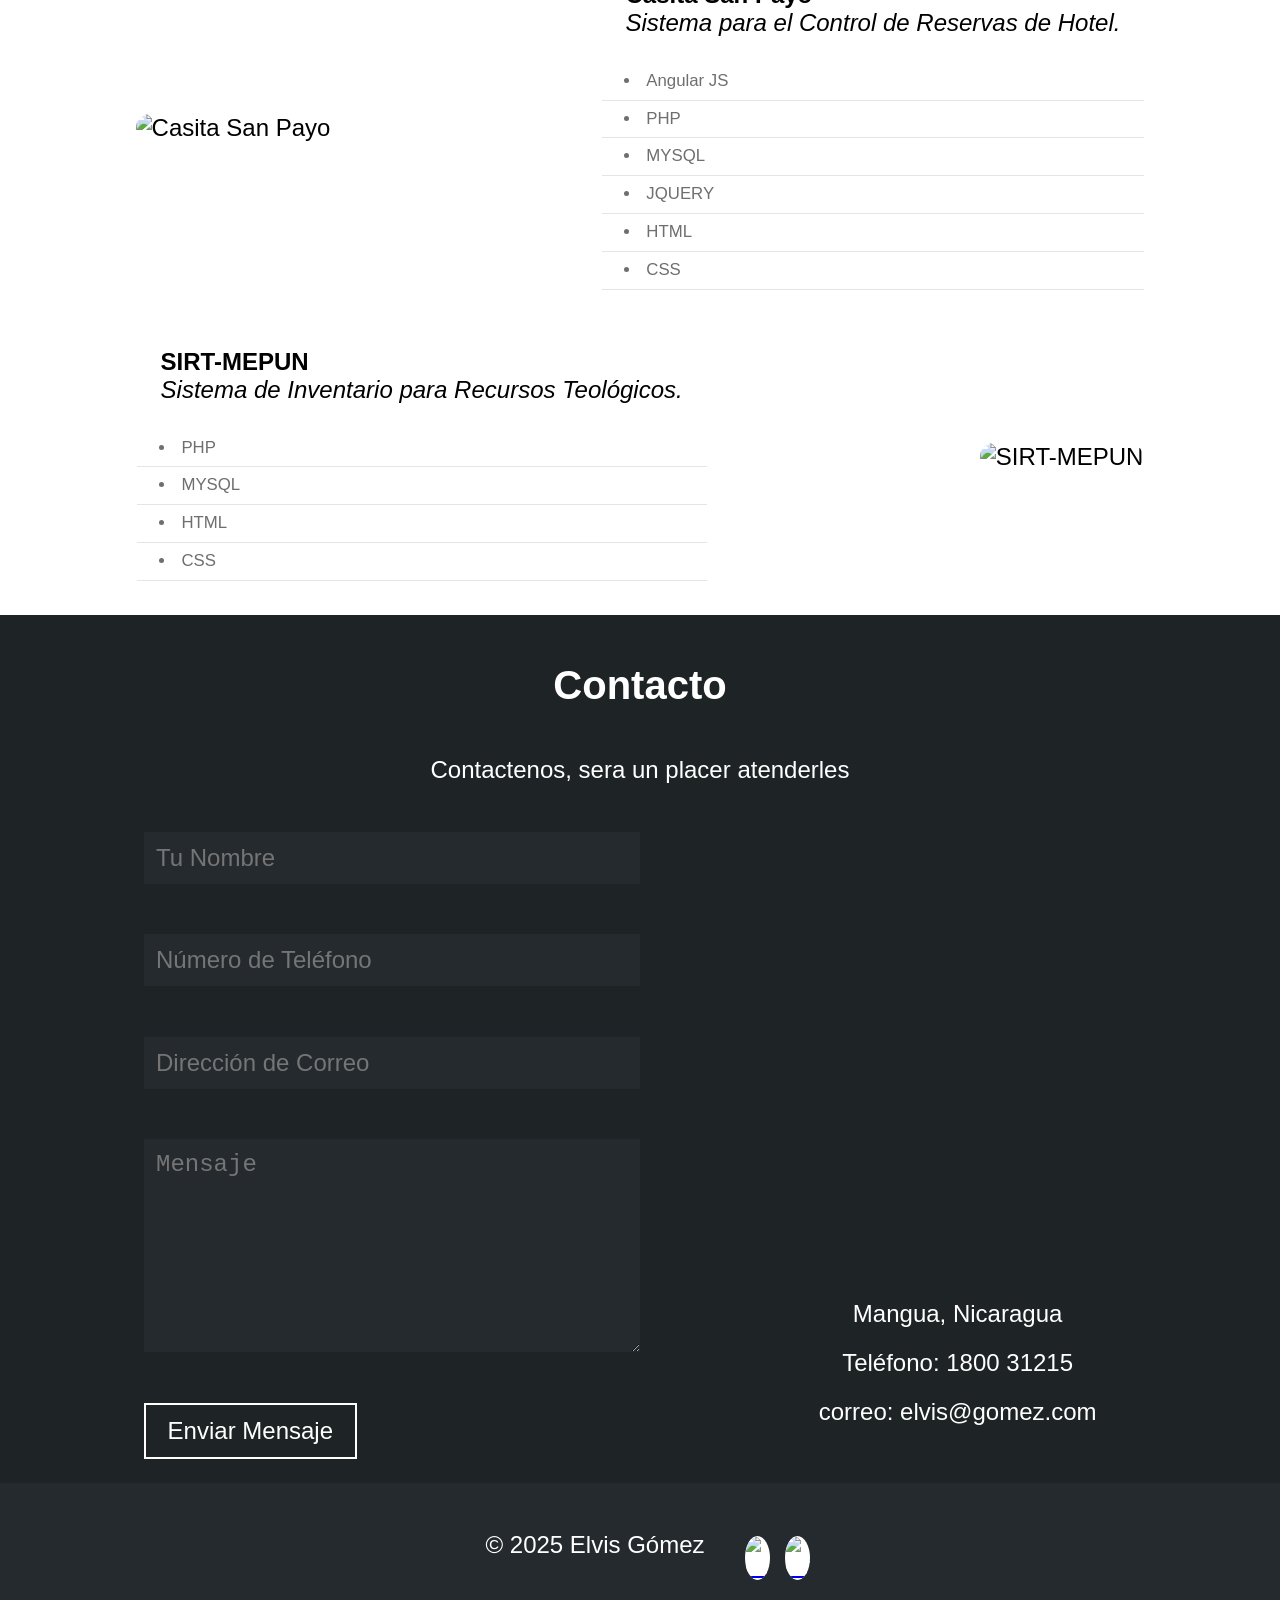
==== commit 610b1932: "Agregar media query" ====
--- a/index.html
+++ b/index.html
@@ -15,7 +15,6 @@
         <header id="index">
             <!-- menu -->
              <div class="logo">
-                <!-- <img src="" alt="logo"> -->
                  <a href="#index">ELVIS</a>
              </div>
             <nav id="nav">
@@ -46,7 +45,6 @@
 
     <section id="about" class="about">
         <div class="container-about">
-            <!-- <h2>Sobre Mí</h2> -->
              <div class="about-tech">
                 <h3>En lo laboral</h3>
                 <p>Ingeniero en Electrónica, desarrollador de software, administrador de servidores Windows, Linux, AIX e IBMi con más de 15 años de
@@ -117,7 +115,7 @@
                       
                     </div>
                     <div class="cert">
-                        <a target="_blank" target="_blank" href="https://www.credly.com/badges/e44c7de1-3171-4008-a7e4-c83df231271d/linked_in_profile">
+                        <a target="_blank" href="https://www.credly.com/badges/e44c7de1-3171-4008-a7e4-c83df231271d/linked_in_profile">
                             <img src="https://i.ibb.co/CKnNh4L3/awscp.png" alt="AWS-CCP">
                             <p>AWS Certified Cloud Practitioner.</p>     
                         </a>
@@ -268,7 +266,6 @@
             </form>
      
             <div class="map">
-                <!-- <img src="" alt=""> -->
                 <iframe src="https://www.google.com/maps/embed?pb=!1m18!1m12!1m3!1d4638.681687760636!2d-86.19876793601745!3d12.136028051631284!2m3!1f0!2f0!3f0!3m2!1i1024!2i768!4f13.1!3m3!1m2!1s0x8f71560dd907880b%3A0x6c5ef4a2144f4c6a!2sManagua!5e0!3m2!1ses-419!2sni!4v1740241265326!5m2!1ses-419!2sni" width="600" height="450" style="border:0;" allowfullscreen="" loading="lazy" referrerpolicy="no-referrer-when-downgrade"></iframe>
                 <div class="info">
                     <ul>
--- a/css/styles.css
+++ b/css/styles.css
@@ -11,12 +11,11 @@
   h2 {
     font-size: 40px;
     text-align: center;
-    padding: 3rem 1rem;
+    padding: 2rem 1rem;
   }
 
   .container-header {
     background-color: black;
-    /* position: fixed; */
     width: 100%;
     top: 0;
     left: 0;
@@ -52,6 +51,7 @@
   .container-header header nav ul li a:hover {
     color: rgb(112, 204, 166);
   }
+
 /*hero section*/
   .hero {
     background: linear-gradient(to top, rgba(30, 35, 38, 0.9), rgba(30, 35, 38, 0.9)), url(https://i.ibb.co/Tq8yQQCs/bg-service.jpg); 
@@ -66,9 +66,8 @@
     flex-direction: row-reverse;
     justify-content: space-evenly;
     align-items: center;
-
-  
-  }
+  }
+
   .hero .container-hero .container-img img {
     max-height: 300px;
     border-radius: 50%;
@@ -88,6 +87,7 @@
     font-size: 1.2rem;
     color: white;
   }
+
 /*about section*/
   .about {
     background-color:rgb(2, 10, 44);
@@ -100,33 +100,26 @@
   .about .container-about {
     display: grid;
     grid-template-columns: 1fr 1fr 1fr;
+    height: 320px;
   }
 
   .about .container-about .about-img img {
-    max-width: 500px;
-  
-  }
-
-  .about .container-about  .about-tech  {
+    max-width: 450px;
+  }
+
+  .about .container-about  .about-tech, .about .container-about .about-love {
     display: flex;
     flex-direction: column;
     justify-content: space-evenly;
     align-items: center;
+    padding: 0.875rem;
+  }
+
+
+  .about .container-about p {
+    font-size: 0.75rem;
     padding: 1rem;
-  }
-
-  .about .container-about  .about-love {
-    display: flex;
-    flex-direction: column;
-    justify-content: space-evenly;
-    align-items: center;
-    padding: 1rem;
-  }
-
-  .about .container-about p {
-    font-size: 0.875rem;
-    padding: 1rem;
-    text-align: justify;
+    text-align: center;
   }
 
   /*skill section*/
@@ -134,7 +127,6 @@
   #skills {
     background-color: #D7E1DF;
     padding-bottom: 1rem;
-    
   }
 
   .container-skills {
@@ -180,10 +172,9 @@
     color: rgb(111, 111, 111);
   }
 
-    .container-skills ol li:hover .sklills-main {
-        display: none;
-    }
-
+  .container-skills ol li:hover .sklills-main {
+    display: none;
+   }
 
   .container-certs {
     grid-template-columns: 1fr 1fr 1fr 1fr;
@@ -196,15 +187,12 @@
     border-radius: 16px;
     background-color: rgb(255, 255, 255);
     margin: 5px;
-   
   }
 
   .certifications .cert:hover {
     box-shadow: rgba(0, 0, 0, 0.15) 0px 6px 10px;
     width: 232px;
     height: 207px;
-    
-   
   }
 
   .certifications .cert a {
@@ -225,28 +213,24 @@
     color: rgb(111, 111, 111);
   }
 
-
   .certifications .cert a img {
     max-height: 80px;
     text-align: center;
   }
 
   .certifications .cert a p {
+    padding: 10px;
     max-height: 100px;
     font-size: 0.875rem;
     font-weight: 600;
-    
     text-align: center;
   }
 
 
   /* projects section"*/
-
-  .projects article {
-
-    margin-bottom: 1rem;
-  
-  }
+    .projects article {
+      margin-bottom: 1rem;
+    }
 
     .projects .project-right {
       display: flex;
@@ -265,7 +249,6 @@
     .projects article img {
       max-height: 400px;
       border-radius: 16px;
-    
     }
 
     .projects article .project-detail {
@@ -276,12 +259,12 @@
 
     .projects article .project-detail .detail-title{
         padding: 1rem;
-      }
-
-      .projects article .project-detail .detail-title p{
+    }
+
+    .projects article .project-detail .detail-title p{
         font-style: italic;
         padding-bottom: 0.5rem;
-      }
+    }
 
     .projects article .project-detail ul {
       list-style:inside;
@@ -301,16 +284,15 @@
 
     /*contac section*/
    .container-contact {
-         background-image: url(https://i.ibb.co/pB1Smvg0/contact-bg.png);
-         background-color: #1e2326;
-         color: white;
+        background-image: url(https://i.ibb.co/pB1Smvg0/contact-bg.png);
+        background-color: #1e2326;
+        color: white;
     }
 
     .container-contact p {
       text-align: center;
       padding: 1rem;
     }
-
 
     .container-contact h2 {
         padding-bottom: 1rem;
@@ -348,30 +330,19 @@
       padding: 0.5rem 0.9rem;
       cursor: pointer;
       position: relative;
-      /* z-index: 10; */
     }
 
     .container-contact .contact-data .map iframe{
-        width: 550px;
+       width: 550px;
     }
 
     .container-contact .contact-data .info {
-        /* position: relative;
-        bottom: 40%;
-        background-color: #252A2E;
-        padding: 1rem;  
-        width: fit-content;
-        left: 50%;
-        transform: translate(-50%, -50%);
-        z-index: 10; */
         text-align: center;
         background-color: transparent;
         color: white;
-        /* border: 2px solid white; */
         width: 100%;
         display: block;
         padding: 0.5rem 0.9rem;
-        /* cursor: pointer; */
         position: relative;
     }
 
@@ -383,8 +354,7 @@
         margin-bottom: 0.875rem;
     }
 
-        /*footer section*/
-
+    /*footer section*/
     footer {
         background-color: #252A2E;
         color: white;
@@ -419,7 +389,6 @@
         justify-content: flex-start;
         margin: 5px;
     }
-
 
     footer .redes a img {
         padding: 0;
@@ -436,4 +405,366 @@
 
     footer .redes a:hover{
        background-color: #252A2E 0.5;
-    }+    }
+
+    /*responsive section*/
+
+    @media screen and (max-width:1330px) {
+        .container-skills {
+            display: flex;
+            flex-direction: column;
+            align-items: center;            
+        }
+        .container-contact .contact-data .map iframe{
+            width: 400px;
+        }
+
+        footer a img {
+            left: 93%;
+        }
+ 
+    }
+
+    @media screen and (max-width:980px) {
+        * {
+    
+            font-size: 20px;
+          }
+        h2 {
+            font-size: 35px;
+         }
+         .container-header header .logo a {
+        font-size: 35px;
+        }
+        .hero {
+        height: 70vh;
+        }
+        .about .container-about .about-img img {
+            max-width: 400px;
+            margin-top: 20px;
+        }
+        .about .container-about  .about-tech,   .about .container-about  .about-love {
+            padding: 0.75rem;
+        }
+        .container-skills {
+            display: flex;
+            flex-direction: column;
+        }
+        .container-certs {
+            grid-template-columns: 1fr 1fr 1fr ;
+            display: grid;
+            align-items: center;
+        }
+        .projects article img {
+            max-height: 320px;
+            border-radius: 16px;
+        }
+
+        .container-contact .contact-data .map iframe{
+            width: 350px;
+         }
+         .container-contact .contact-data .info {
+            width: 92%;
+            display: block;
+            padding: 0.4rem 0.8rem;
+        }
+        footer a img {
+            left: 90%;
+            width: 45px;
+            padding: 0.2rem;
+            border-radius: 20%;
+        }
+    }
+
+    @media screen and (max-width:850px) {
+        * {
+            font-size: 18px;
+          }
+        .container-header header .logo a {
+            font-size: 30px;
+        }
+        .container-header header {
+            max-width: 850px;
+            padding: 1rem 3rem;
+        }
+        .hero .container-hero .container-name h1 {
+            font-size: 38px;
+            padding-bottom: 0.875rem;
+          }  
+        h2 {
+            font-size: 30px;
+         }
+        .hero {
+            height: 60vh;
+            padding-top: 90px;
+        }
+        .hero .container-hero .container-img img {
+            max-height: 200px;
+            border-radius: 50%;
+        }
+        .about .container-about {
+            height: 260px;
+        }
+        .about .container-about .about-img img {
+            max-width: 300px;
+            margin-top: 20px;
+        }
+        .about .container-about  .about-tech,   .about .container-about  .about-love {
+            padding: 0.75rem;
+        }
+        .container-skills {
+            display: flex;
+            flex-direction: column;
+        }
+        .container-certs {
+            grid-template-columns: 1fr 1fr 1fr ;
+            display: grid;
+            align-items: center;
+        }
+        .projects article img {
+            max-height: 280px;
+            border-radius: 16px;
+        }
+        .container-contact .contact-data .map iframe{
+            width: 300px;
+         }
+        .container-contact .contact-data .info {
+            width: 80%;
+            display: block;
+            padding: 0.4rem 0.8rem;
+        }
+        footer a img {
+            left: 92%;
+            width: 40px;
+            padding: 0.2rem;
+            border-radius: 20%;
+        }
+    }
+
+    @media screen and (max-width:720px) {
+        * {
+            font-size: 16px;
+          }
+        .container-header header .logo a {
+            font-size: 30px;
+        }
+        .container-header header {
+            max-width: 720px;
+            padding: 1rem 2rem;
+        }
+        .hero .container-hero .container-name h1 {
+            font-size: 38px;
+            padding-bottom: 0.875rem;
+        }  
+        h2 {
+            font-size: 30px;
+         }
+        .hero {
+            height: 50vh;
+            padding-top: 90px;
+        }
+        .hero .container-hero .container-img img {
+            max-height: 180px;
+            border-radius: 50%;
+        }
+        .about .container-about {
+            display: grid;
+            grid-template-columns: 1fr 0 1fr;
+            height: 250px;
+        }
+        .about .container-about .about-img img {
+            display: none;
+        }
+        .about .container-about  .about-tech,   .about .container-about  .about-love {
+            padding: 0.75rem;
+        }
+        .container-skills {
+            display: flex;
+            flex-direction: column;
+        }
+        .container-certs {
+            grid-template-columns: 1fr 1fr ;
+            display: grid;
+            align-items: center;
+        }
+        .projects article img {
+            max-height: 200px;
+            border-radius: 16px;
+        }
+        .container-contact .contact-data {
+            display: flex;
+            flex-direction: column-reverse;
+            align-items: center;
+            padding: 1rem ;
+        }
+        .container-contact .contact-data .map iframe{
+            width: 490px;
+        }
+        .container-contact .contact-data .info {
+            width: 100%;
+            display: block;
+            padding: 0.4rem 0.8rem;
+        }
+        .container-contact .contact-data .contact input , .container-contact .contact-data .contact textarea {
+            margin: 10px;
+        }
+        .container-contact .contact-data .contact button {
+            margin: 10px;
+            width: 100%;
+            text-align: center;
+        }
+        footer a img {
+            left: 90%;
+            width: 38px;
+            padding: 0.2rem;
+            border-radius: 20%;
+        }
+    }
+
+    @media screen and (max-width:650px) {
+        * {
+    
+            font-size: 14px;
+          }
+        .hero .container-hero .container-name h1 {
+            font-size: 34px;
+            padding-bottom: 0.875rem;
+        } 
+        .hero .container-hero .container-img img {
+            max-height: 150px;
+            border-radius: 50%;
+         
+        }
+
+        footer a img {
+            left: 91%;
+            width: 36px;
+            padding: 0.2rem;
+            border-radius: 20%;
+        }
+       
+    }
+  
+    @media screen and (max-width:600px) {
+        * {
+            font-size: 14px;
+          }
+
+        .container-header header {
+            max-width: 600px;
+            flex-direction: column;
+        }
+        .container-header header nav ul {
+            flex-direction: column; 
+            text-align: center;
+        }
+        .container-header header .logo a {
+            font-size: 30px;
+            margin-bottom: 10px !important;
+        }
+
+        .container-header header nav ul li {
+            font-size: 24px;
+            font-weight: 600;
+            color: white;
+            text-decoration: none;
+            padding: 2px;
+        }
+        .hero .container-hero .container-name h1 {
+            font-size: 34px;
+            padding-bottom: 0.875rem;
+        }  
+        h2 {
+            font-size: 30px;
+         }
+        .hero {
+            height: 50vh;
+            padding-top: 90px;
+        }
+        .hero .container-hero{
+            display: flex;
+            flex-direction: column;
+            justify-content: space-evenly;
+            align-items: center;
+          }
+        .hero .container-hero .container-img img {
+            max-height: 150px;
+            border-radius: 50%;
+            margin-bottom: 10px;
+          }
+          .about .container-about {
+            display: grid;
+            grid-template-columns: 1fr 0 1fr;
+            height: 220px;
+          }
+         
+        .about .container-about .about-img img {
+            display: none;
+        }
+        .about .container-about  .about-tech,   .about .container-about  .about-love {
+            padding: 0.75rem;
+        }
+        .container-skills {
+            display: flex;
+            flex-direction: column;
+        }
+        .container-certs {
+            grid-template-columns: 1fr 1fr ;
+            display: grid;
+            align-items: center;
+        }
+        .certifications .cert{
+            width: 200px;
+            height: 195px;
+            border-radius: 16px;
+            background-color: rgb(255, 255, 255);
+            margin: 5px;   
+        }
+
+        .certifications .cert:hover {
+            box-shadow: rgba(0, 0, 0, 0.15) 0px 6px 10px;
+            width: 202px;
+            height: 197px;
+        }
+        .projects .project-right, .projects .project-left {
+            display: flex;
+            flex-direction: column-reverse;
+            justify-content: space-around;
+            align-items: center
+        }
+        .projects article .project-detail ul {
+            display: none;    
+          }
+        .projects article img {
+            max-width: 350px;
+            border-radius: 16px;
+        }
+        .container-contact .contact-data {
+            display: flex;
+            flex-direction: column-reverse;
+            align-items: center;
+            padding: 1rem ;
+        }
+        .container-contact .contact-data .map iframe{
+            display: none;
+        }
+        .container-contact .contact-data .info {
+            width: 100%;
+            display: block;
+            padding: 0.4rem 0.8rem;
+        }
+        .container-contact .contact-data .contact input , .container-contact .contact-data .contact textarea {
+            margin: 10px;
+        }
+        .container-contact .contact-data .contact button {
+            margin: 10px;
+            width: 100%;
+            text-align: center;
+        }
+        footer a img {
+            left: 89%;
+            width: 40px;
+            padding: 0.2rem;
+            border-radius: 20%;
+        }
+    }
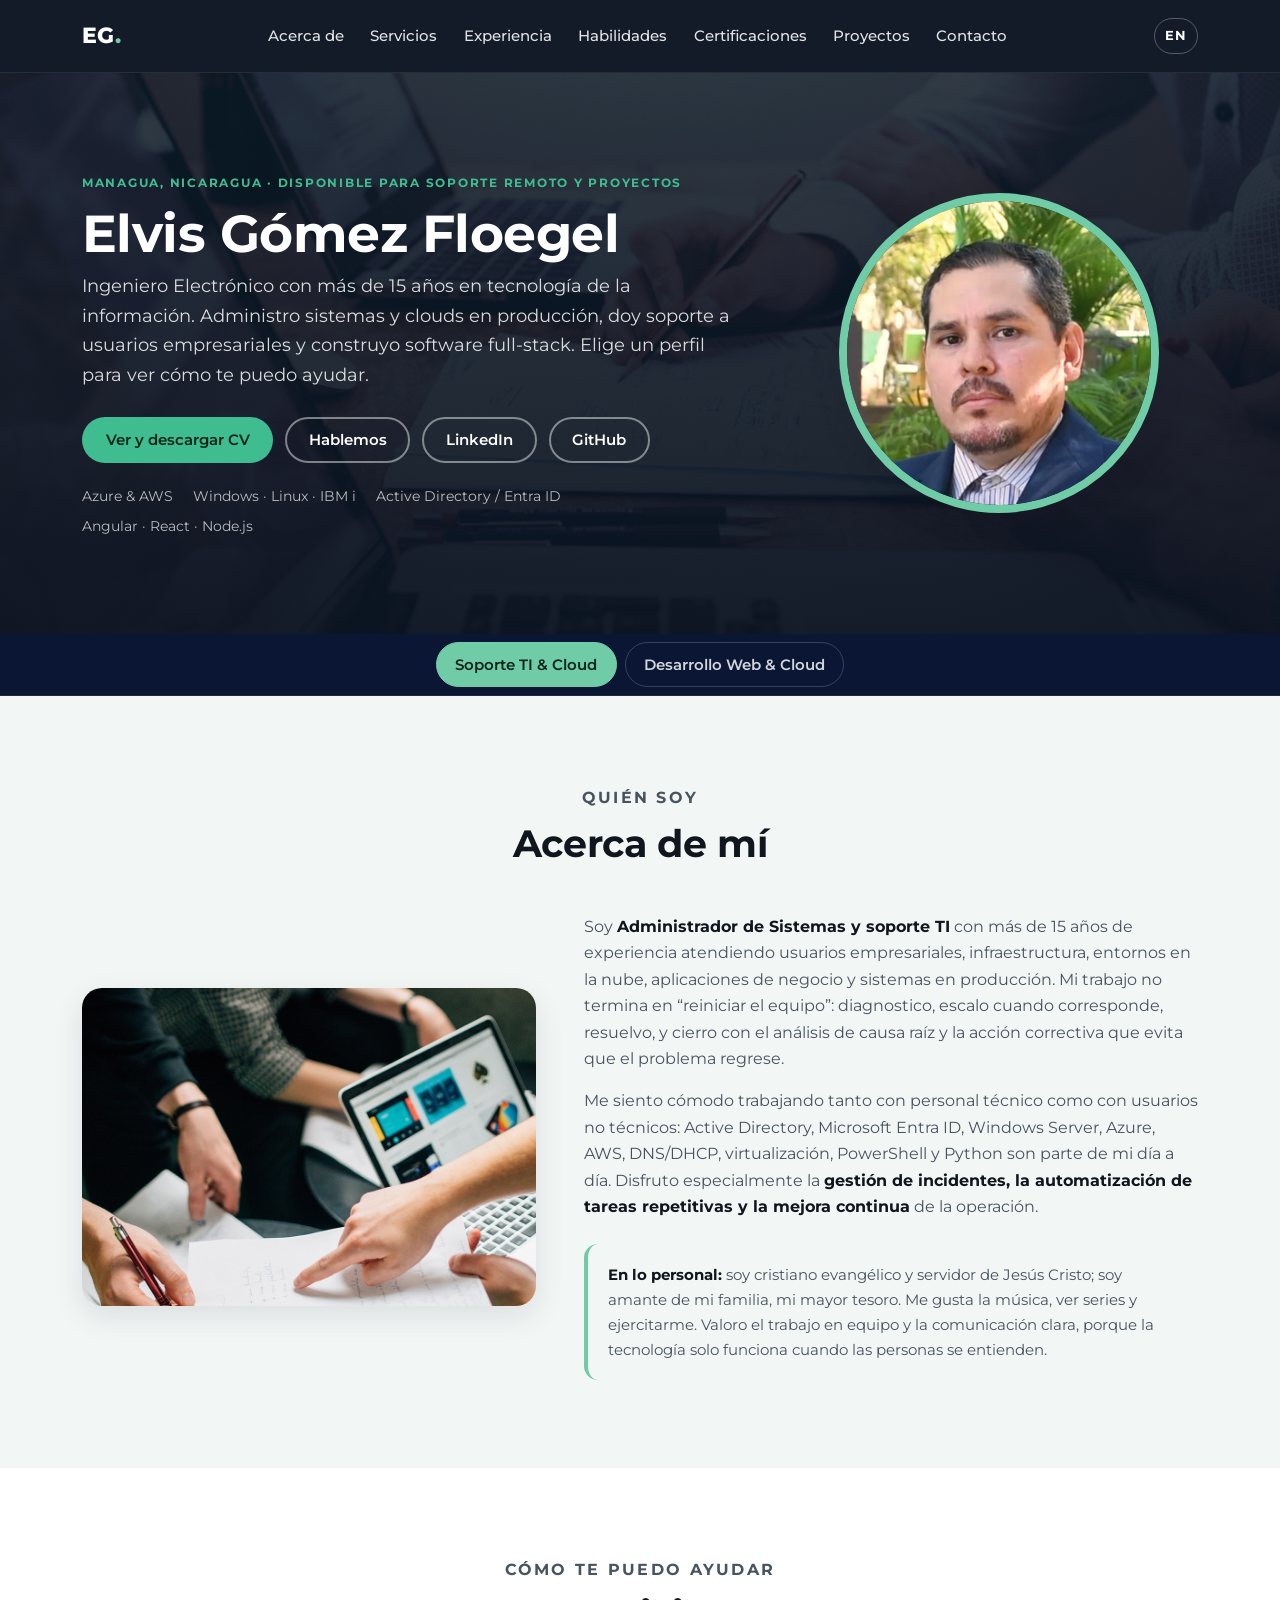
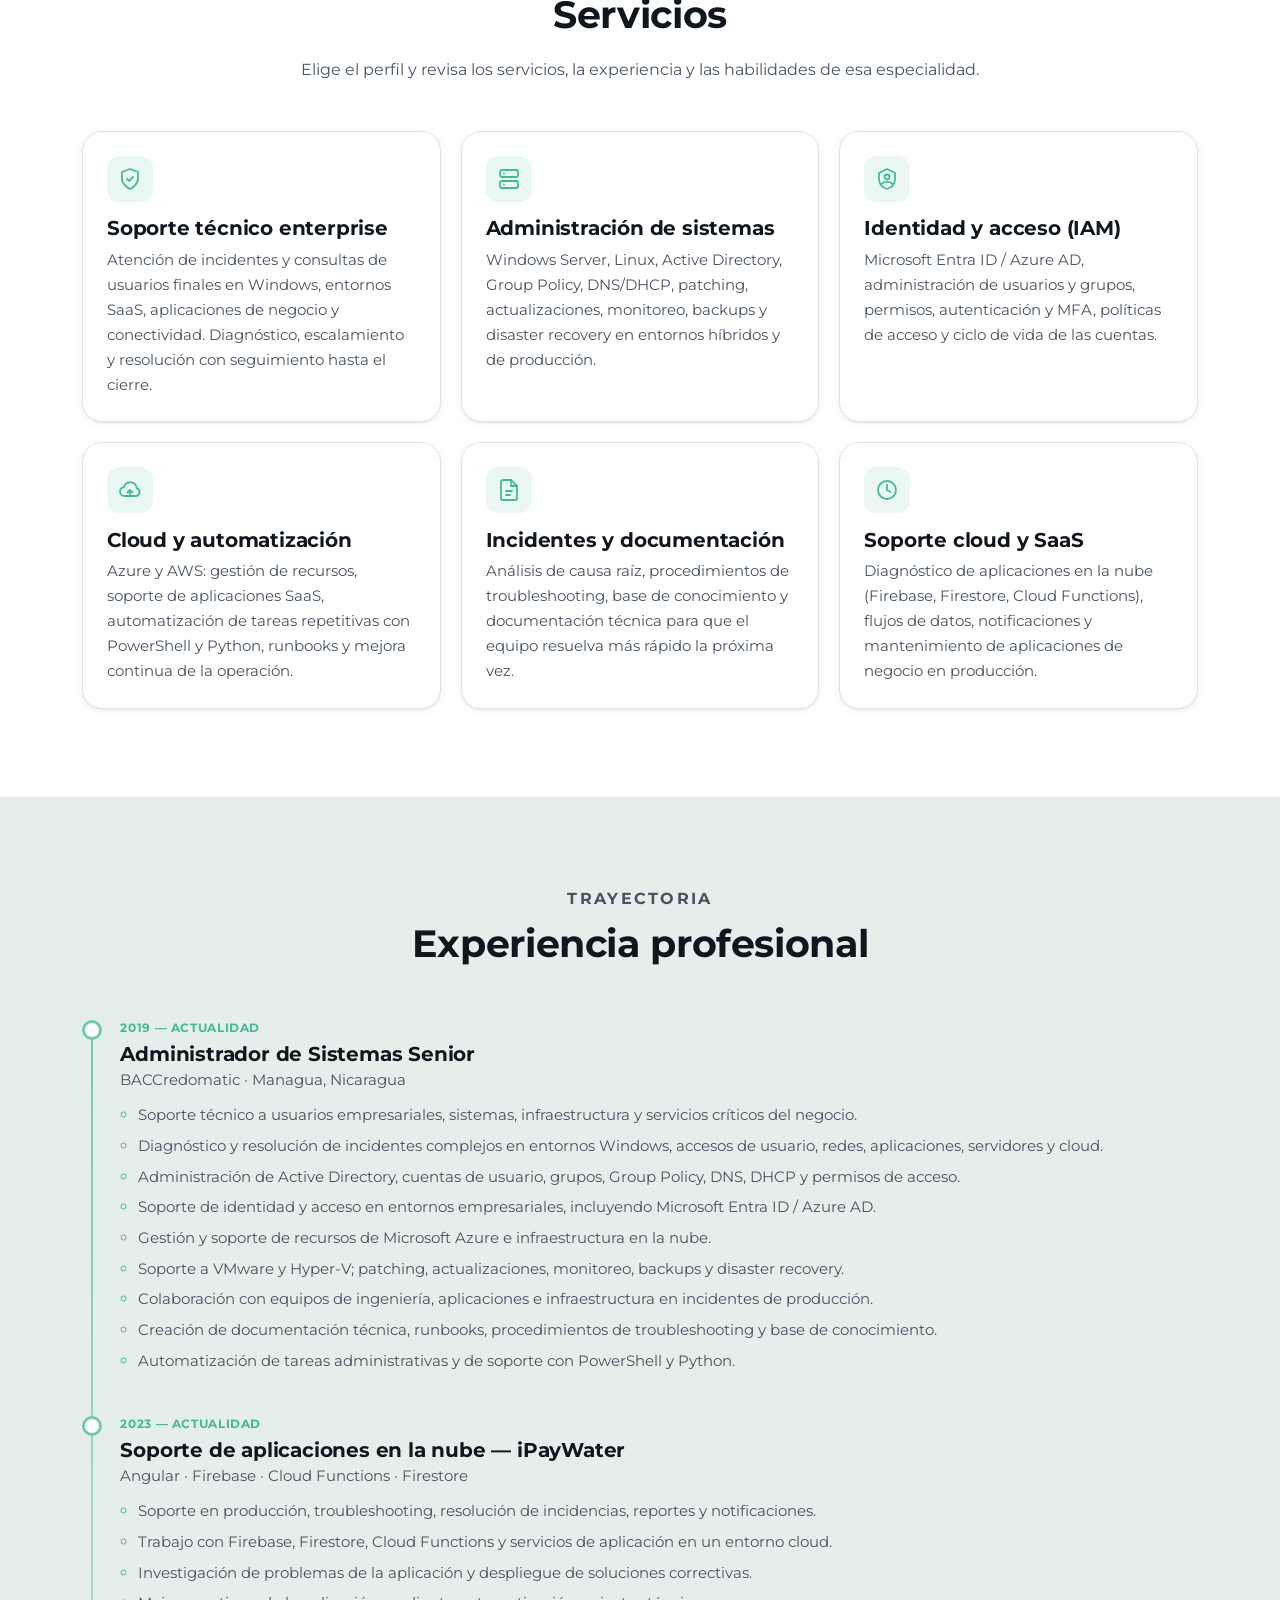
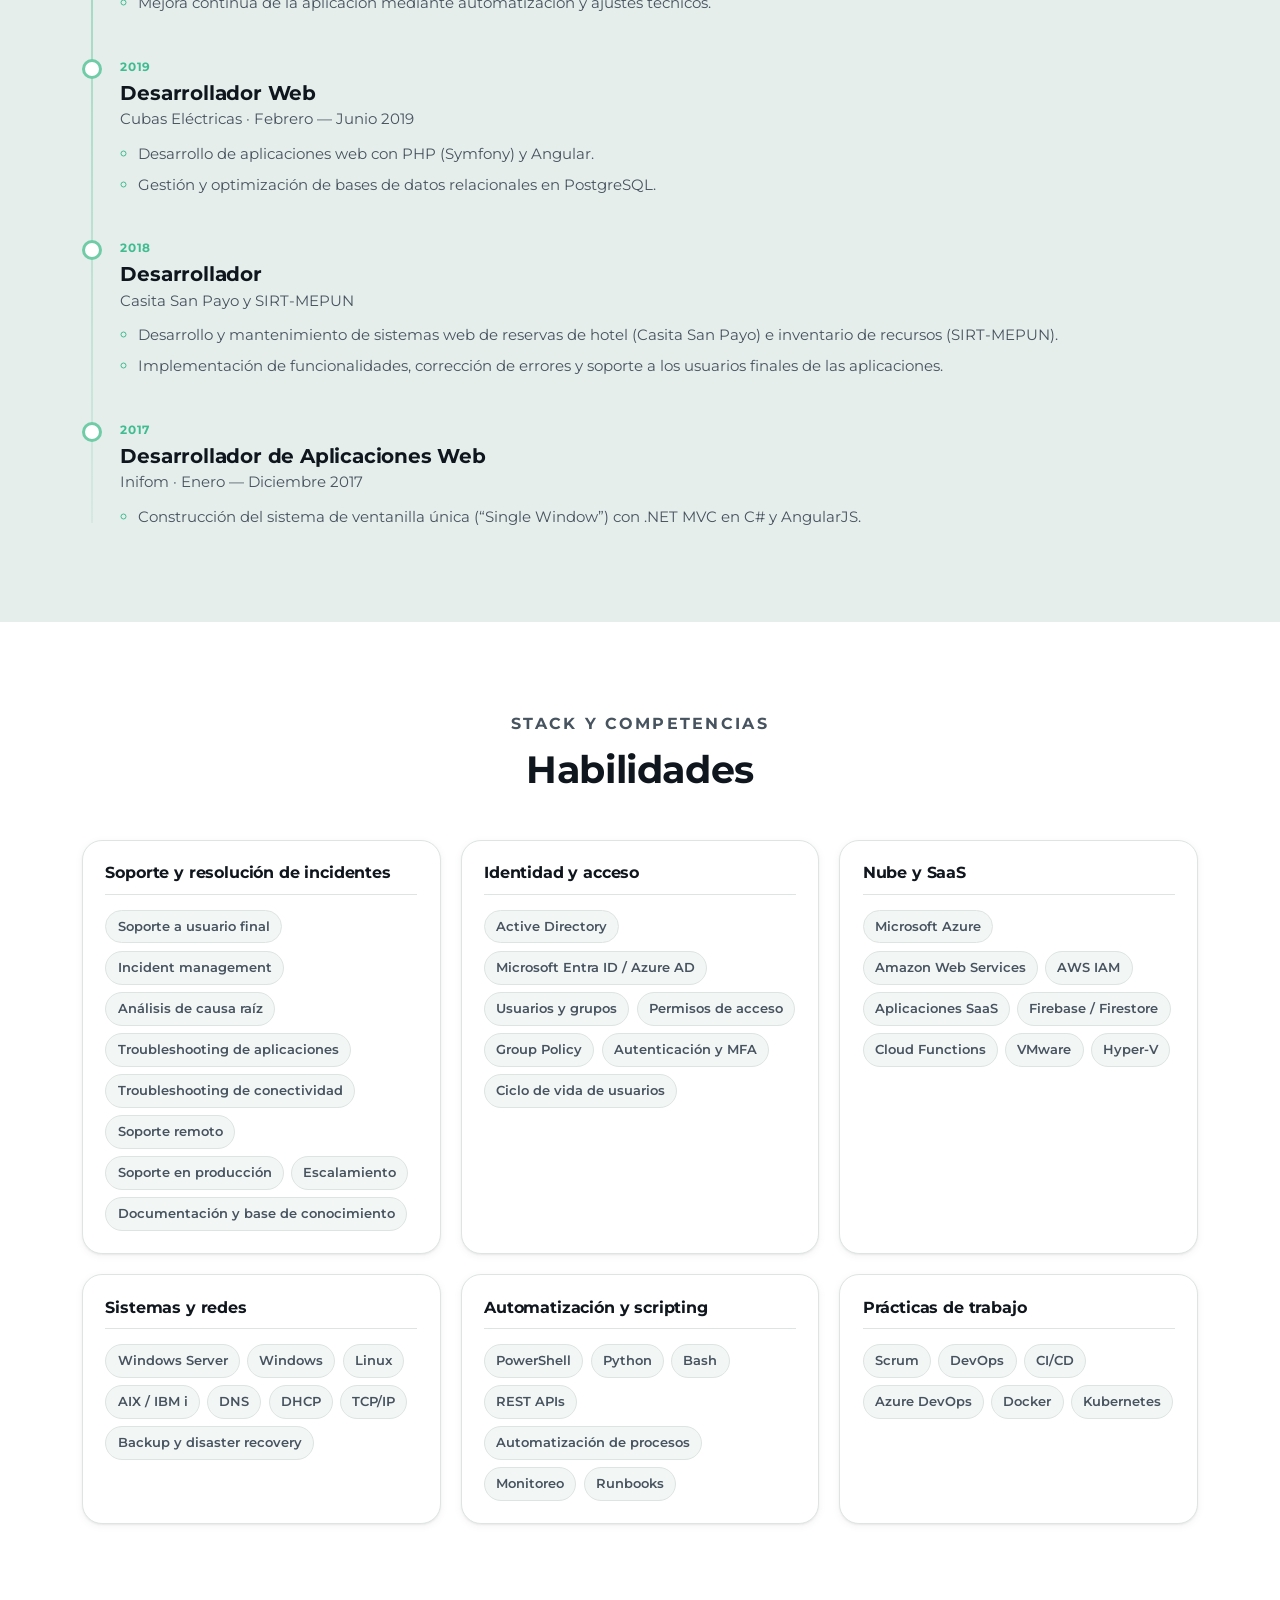
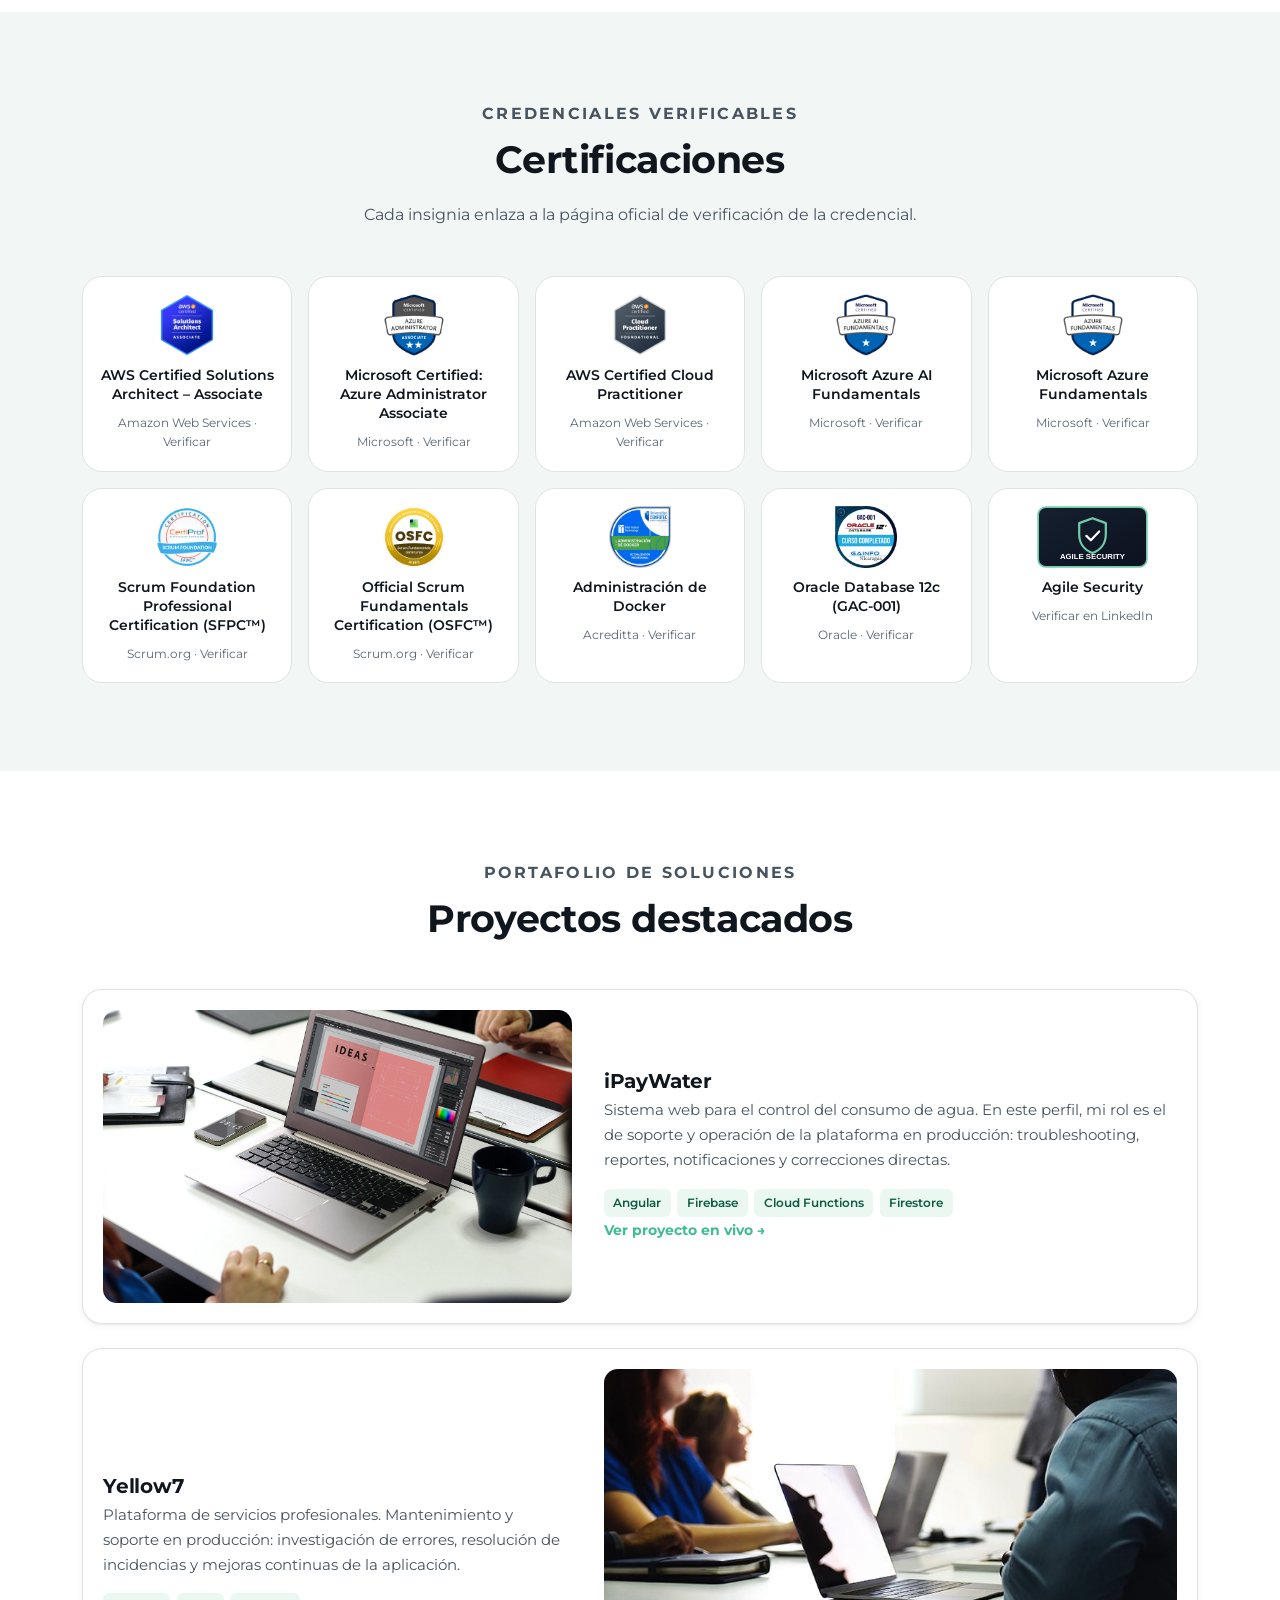
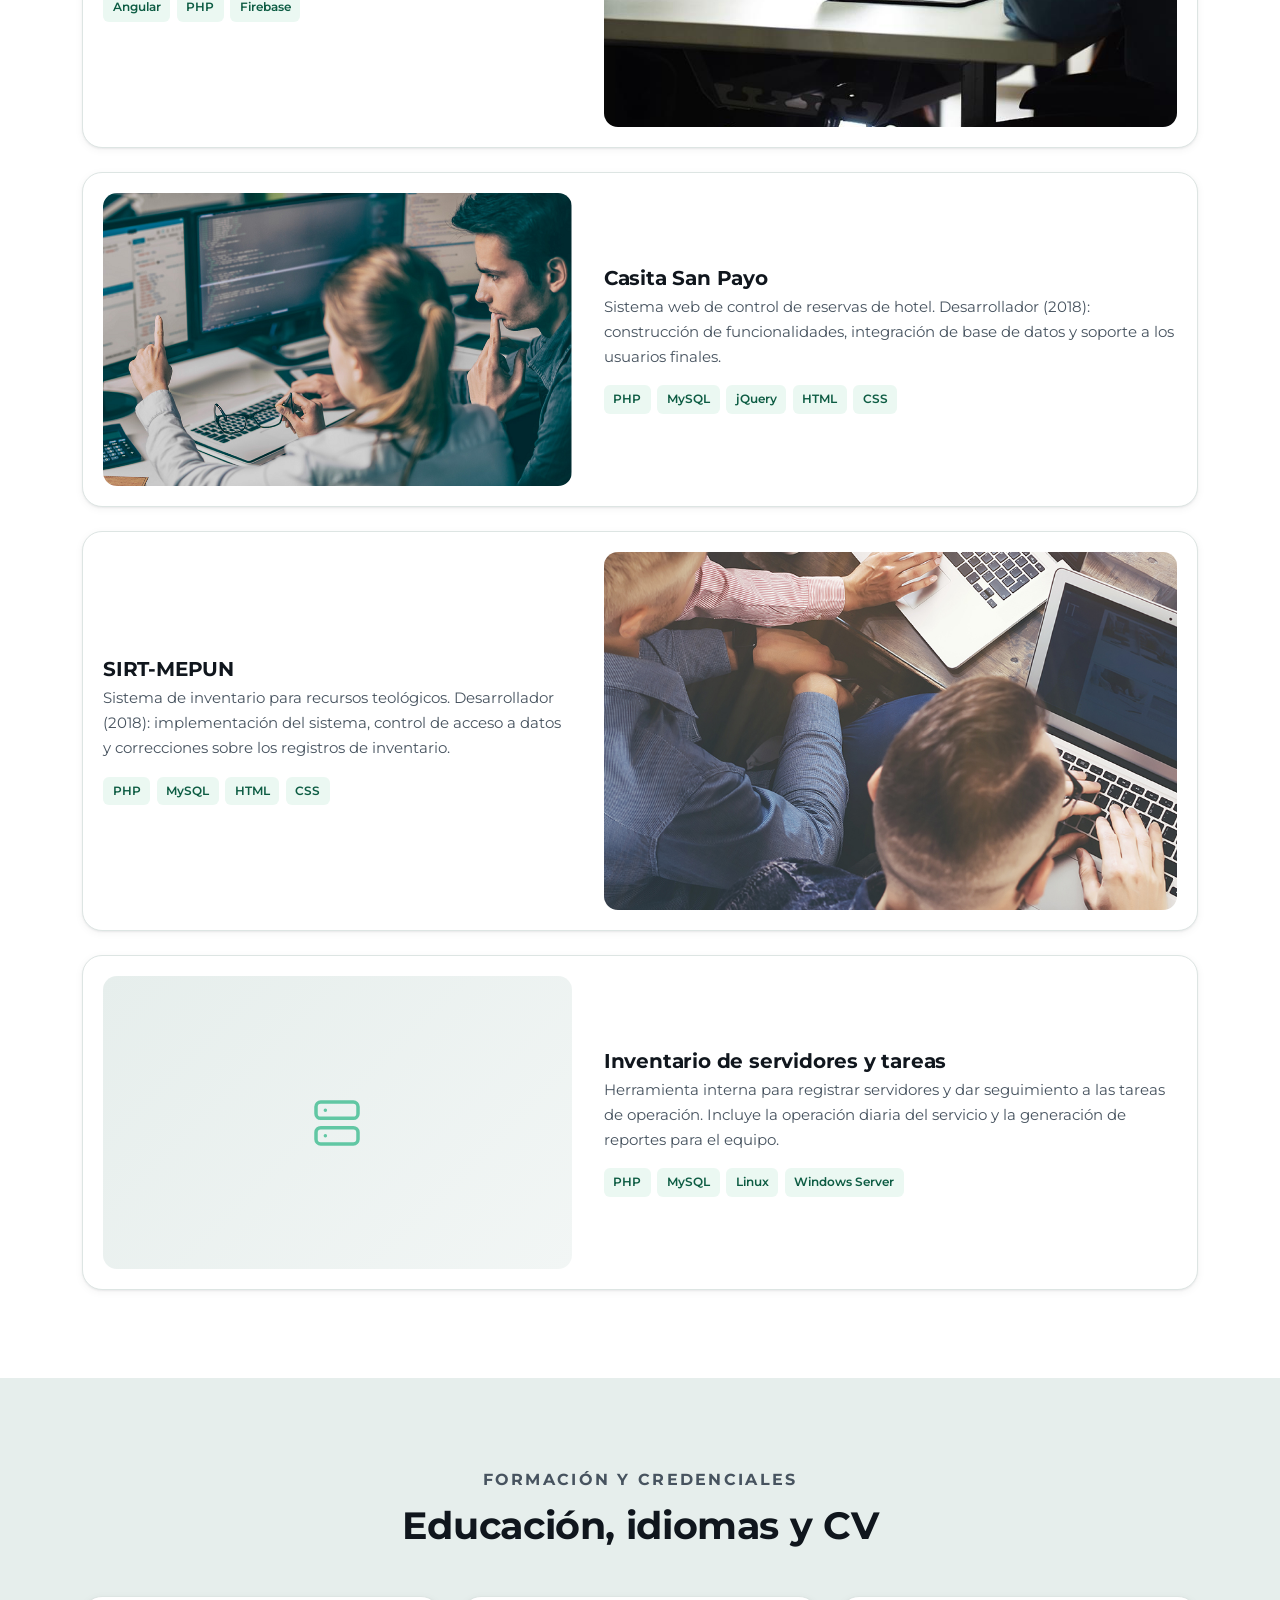
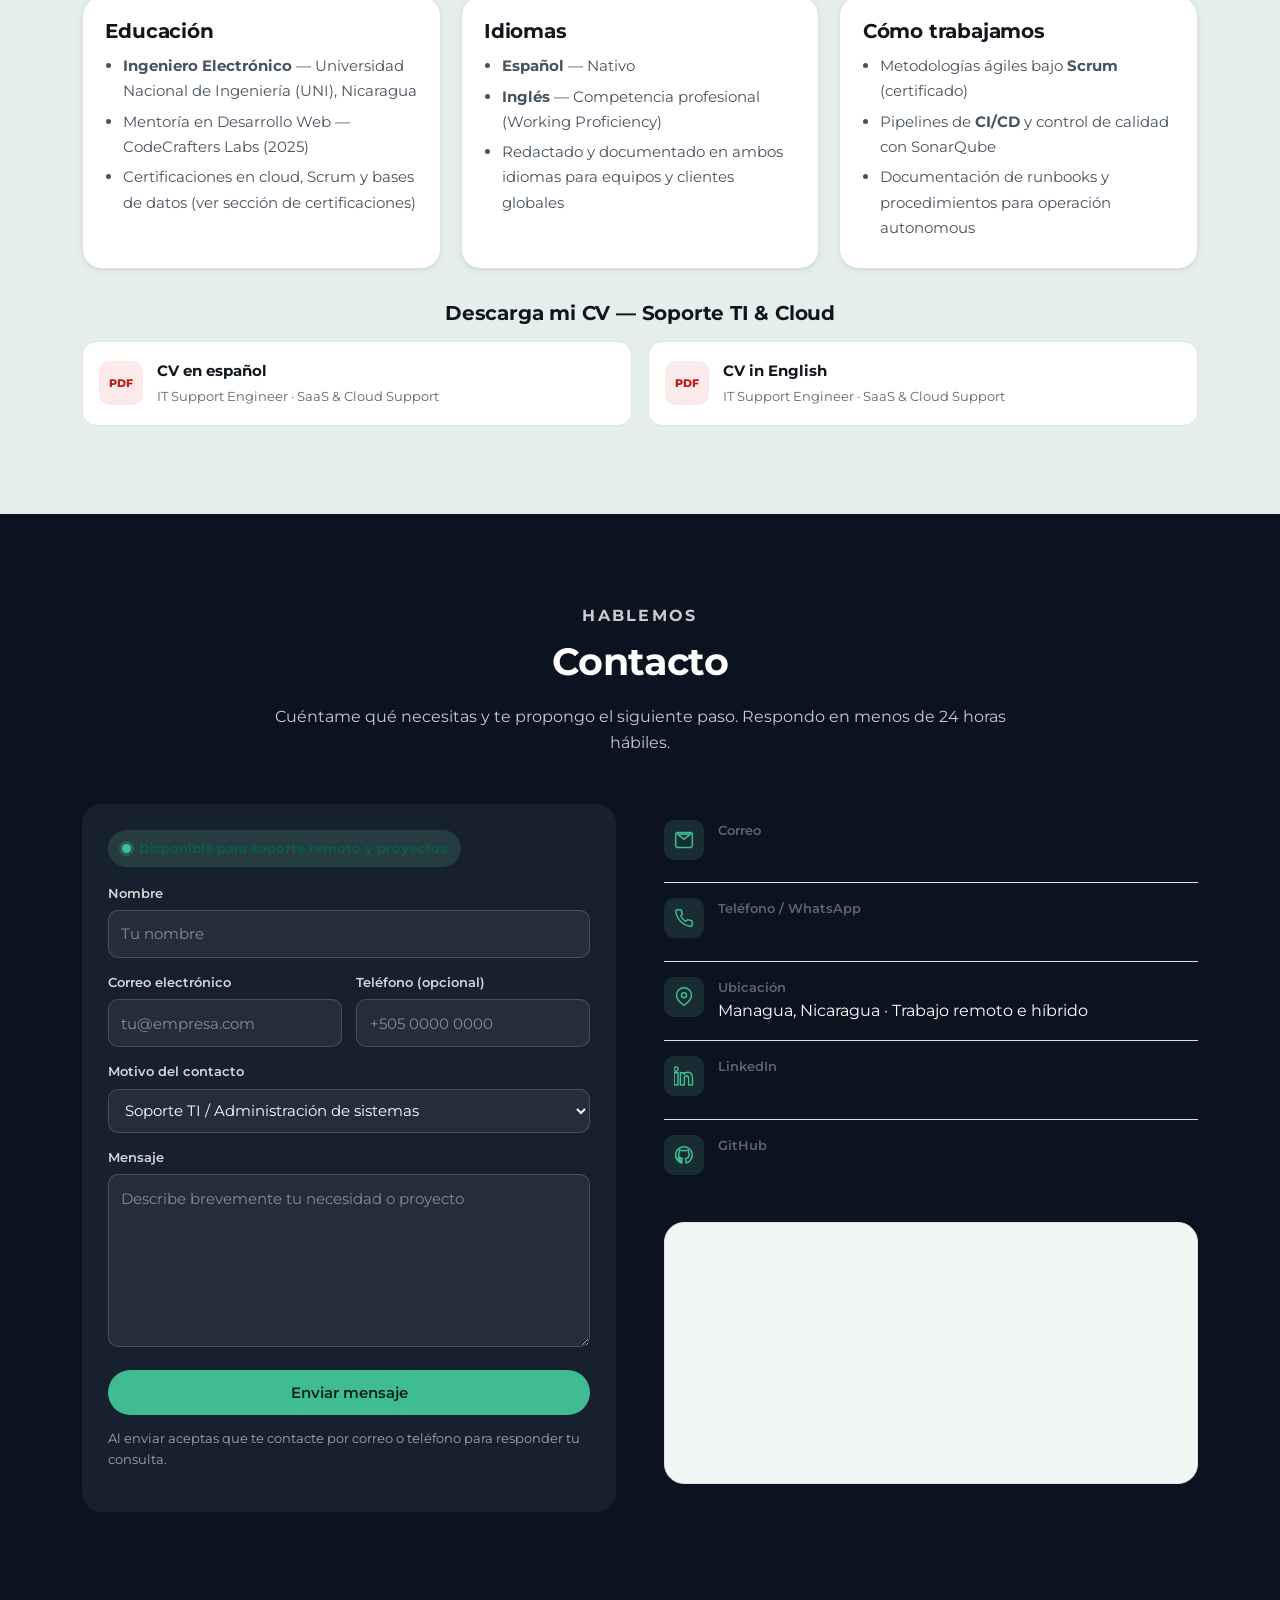
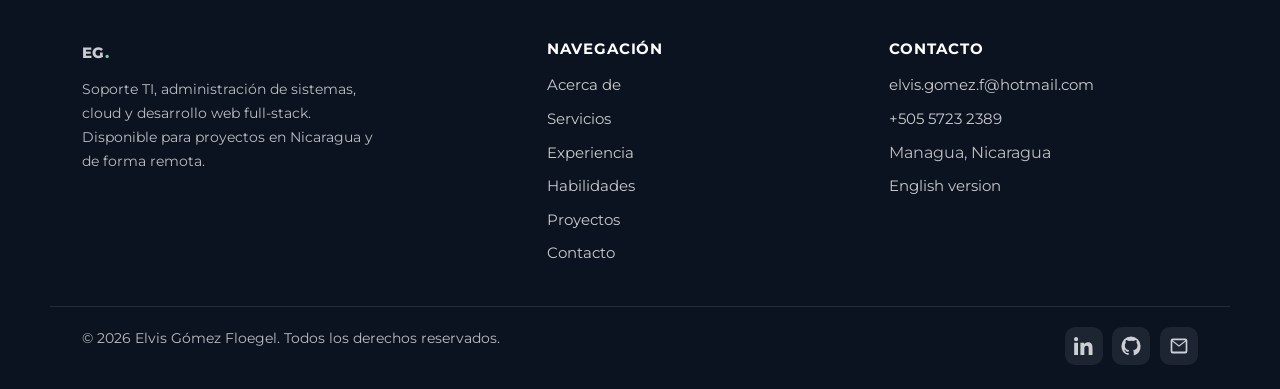
==== commit 3cc5482a: "Reconstruir sitio bilingüe con dos perfiles y badge oficial de AWS SAA - index.html (ES) e index.en." ====
--- a/index.html
+++ b/index.html
@@ -1,297 +1,1132 @@
 <!DOCTYPE html>
 <html lang="es">
 <head>
-    <meta charset="UTF-8">
-    <meta name="viewport" content="width=device-width, initial-scale=1.0">
-    <link rel="preconnect" href="https://fonts.googleapis.com">
+  <meta charset="UTF-8">
+  <meta name="viewport" content="width=device-width, initial-scale=1.0">
+
+  <title>Elvis Gómez Floegel | Soporte TI & Cloud · Desarrollo Web</title>
+  <meta name="description" content="Portafolio de Elvis Gómez Floegel, Ingeniero Electrónico con más de 15 años en TI: soporte técnico enterprise, administración de sistemas, Azure y AWS, Active Directory/Entra ID, y desarrollo web full-stack con Angular, React, Node.js y .NET.">
+  <meta name="author" content="Elvis Gómez Floegel">
+  <meta name="keywords" content="soporte TI, IT support, sistemas, DevOps, Azure, AWS, Active Directory, Entra ID, administrador de sistemas, desarrollador web, Angular, React, Node.js, Netlify, Managua Nicaragua">
+  <meta name="theme-color" content="#0b1220">
+  <meta name="robots" content="index, follow">
+
+  <!-- Canonical y versiones de idioma (reemplaza "/" por el dominio final al publicar) -->
+  <link rel="canonical" href="/">
+  <link rel="alternate" hreflang="es" href="/">
+  <link rel="alternate" hreflang="en" href="/index.en.html">
+  <link rel="alternate" hreflang="x-default" href="/">
+
+  <!-- Open Graph / Twitter -->
+  <meta property="og:type" content="website">
+  <meta property="og:locale" content="es_ES">
+  <meta property="og:locale:alternate" content="en_US">
+  <meta property="og:site_name" content="Elvis Gómez Floegel">
+  <meta property="og:title" content="Elvis Gómez Floegel | Soporte TI & Cloud · Desarrollo Web">
+  <meta property="og:description" content="Más de 15 años en TI: soporte enterprise, administración de sistemas y cloud (Azure/AWS), IAM y desarrollo web full-stack.">
+  <meta property="og:image" content="/img/og-image.png">
+  <meta property="og:url" content="/">
+  <meta name="twitter:card" content="summary_large_image">
+  <meta name="twitter:title" content="Elvis Gómez Floegel | Soporte TI & Cloud · Desarrollo Web">
+  <meta name="twitter:description" content="Soporte enterprise, administración de sistemas y cloud, IAM y desarrollo web full-stack.">
+  <meta name="twitter:image" content="/img/og-image.png">
+
+  <!-- Iconos -->
+  <link rel="icon" href="img/favicon.svg" type="image/svg+xml">
+  <link rel="alternate icon" href="img/favicon.ico" sizes="any">
+  <link rel="apple-touch-icon" href="img/apple-touch-icon.png">
+  <link rel="manifest" href="site.webmanifest">
+
+  <!-- Tipografías -->
+  <link rel="preconnect" href="https://fonts.googleapis.com">
   <link rel="preconnect" href="https://fonts.gstatic.com" crossorigin>
-  <link href="https://fonts.googleapis.com/css2?  family=Montserrat:ital,wght@0,100..900;1,100..900&display=swap" rel="stylesheet">
-    <title>Mi Portafolio</title>
-    <link rel="stylesheet" href="css/styles.css">
+  <link href="https://fonts.googleapis.com/css2?family=Montserrat:ital,wght@0,100..900;1,100..900&display=swap" rel="stylesheet">
+
+  <link rel="stylesheet" href="css/styles.css">
+
+  <script type="application/ld+json">
+  {
+    "@context": "https://schema.org",
+    "@type": "Person",
+    "name": "Elvis Gómez Floegel",
+    "url": "/",
+    "image": "/img/Elvis.png",
+    "email": "mailto:elvis.gomez.f@hotmail.com",
+    "telephone": "+505-57232389",
+    "jobTitle": ["IT Support Engineer", "Systems Administrator", "Senior Web Developer", "Cloud Infrastructure Engineer"],
+    "description": "Ingeniero Electrónico con más de 15 años en tecnología de la información. Soporte técnico enterprise, administración de sistemas y cloud (Azure y AWS), gestión de identidad y acceso, automatización con PowerShell y Python, y desarrollo web full-stack.",
+    "address": {
+      "@type": "PostalAddress",
+      "addressLocality": "Managua",
+      "addressCountry": "NI"
+    },
+    "alumniOf": {
+      "@type": "CollegeOrUniversity",
+      "name": "Universidad Nacional de Ingeniería (UNI)"
+    },
+    "worksFor": {
+      "@type": "Organization",
+      "name": "BACCredomatic"
+    },
+    "knowsLanguage": ["es", "en"],
+    "knowsAbout": [
+      "IT Support", "Systems Administration", "Microsoft Azure", "AWS", "Active Directory",
+      "Microsoft Entra ID", "VMware", "Hyper-V", "PowerShell", "Python", "DevOps", "CI/CD",
+      "Angular", "React", "Next.js", "Node.js", "PHP", ".NET", "Firebase", "PostgreSQL", "Scrum"
+    ],
+    "sameAs": [
+      "https://www.linkedin.com/in/elvisgomezfloegel/",
+      "https://github.com/eogomezf"
+    ]
+  }
+  </script>
 </head>
+
 <body>
-
-    <div class="container-header">
-        <header id="index">
-            <!-- menu -->
-             <div class="logo">
-                 <a href="#index">ELVIS</a>
-             </div>
-            <nav id="nav">
-                <ul>
-                    <li><a href="#index">Inicio</a></li>
-                    <li><a href="#about">Acerca de</a></li>
-                    <li><a href="#skills">Habilidades</a></li>
-                    <li><a href="#projects">Portafolio</a></li>
-                    <li><a href="#contact">Contacto</a></li>
+  <a class="skip-link" href="#contenido">Saltar al contenido principal</a>
+
+  <header class="site-header" id="inicio">
+    <div class="header-inner">
+      <a class="brand" href="#inicio" aria-label="Elvis Gómez Floegel — inicio">EG<span>.</span></a>
+
+      <nav class="main-nav" id="nav-principal" aria-label="Navegación principal">
+        <ul>
+          <li><a href="#acerca">Acerca de</a></li>
+          <li><a href="#servicios">Servicios</a></li>
+          <li><a href="#experiencia">Experiencia</a></li>
+          <li><a href="#habilidades">Habilidades</a></li>
+          <li><a href="#certificaciones">Certificaciones</a></li>
+          <li><a href="#proyectos">Proyectos</a></li>
+          <li><a href="#contacto">Contacto</a></li>
+        </ul>
+      </nav>
+
+      <div class="header-actions">
+        <a class="lang-switch" href="index.en.html" hreflang="en" lang="en" aria-label="View this site in English / Ver este sitio en inglés">EN</a>
+        <button class="nav-toggle" type="button" aria-expanded="false" aria-controls="nav-principal" aria-label="Abrir menú de navegación">
+          <span></span><span></span><span></span>
+        </button>
+      </div>
+    </div>
+  </header>
+
+  <main id="contenido">
+
+    <!-- ============================ HERO ============================ -->
+    <section class="hero">
+      <div class="hero-inner">
+        <div class="hero-text">
+          <p class="eyebrow">Managua, Nicaragua · Disponible para soporte remoto y proyectos</p>
+          <h1>Elvis Gómez Floegel</h1>
+          <p class="hero-lead">
+            Ingeniero Electrónico con más de 15 años en tecnología de la información. Administro sistemas
+            y clouds en producción, doy soporte a usuarios empresariales y construyo software full-stack.
+            Elige un perfil para ver cómo te puedo ayudar.
+          </p>
+
+          <div class="hero-cta">
+            <a class="btn btn--primary" href="#cv">Ver y descargar CV</a>
+            <a class="btn btn--ghost" href="#contacto">Hablemos</a>
+            <a class="btn btn--ghost" href="https://www.linkedin.com/in/elvisgomezfloegel/" target="_blank" rel="noopener noreferrer">LinkedIn</a>
+            <a class="btn btn--ghost" href="https://github.com/eogomezf" target="_blank" rel="noopener noreferrer">GitHub</a>
+          </div>
+
+          <div class="hero-meta">
+            <ul>
+              <li>Azure & AWS</li>
+              <li>Windows · Linux · IBM i</li>
+              <li>Active Directory / Entra ID</li>
+              <li>Angular · React · Node.js</li>
+            </ul>
+          </div>
+        </div>
+
+        <div class="hero-photo">
+          <img src="img/Elvis.png" alt="Retrato de Elvis Gómez Floegel, ingeniero electrónico y administrador de sistemas" width="320" height="320" fetchpriority="high" decoding="async">
+        </div>
+      </div>
+    </section>
+
+    <!-- ==================== SELECTOR DE PERFIL ==================== -->
+    <div class="profile-switcher">
+      <div class="profile-switcher-inner" role="tablist" aria-label="Perfil profesional">
+        <button class="tab" type="button" role="tab" id="tab-ti" aria-controls="panel-ti" aria-selected="true" data-tab="ti">Soporte TI & Cloud</button>
+        <button class="tab" type="button" role="tab" id="tab-dev" aria-controls="panel-dev" aria-selected="false" data-tab="dev" tabindex="-1">Desarrollo Web & Cloud</button>
+      </div>
+    </div>
+
+    <!-- ========================= ACERCA DE ========================= -->
+    <section id="acerca" class="section section--soft">
+      <div class="container">
+        <div class="section-head">
+          <p class="eyebrow">Quién soy</p>
+          <h2>Acerca de mí</h2>
+        </div>
+
+        <div class="about-grid">
+          <div class="about-photo">
+            <img src="img/about.jpg" alt="Equipo de trabajo revisando documentación técnica alrededor de una mesa" loading="lazy" decoding="async" width="768" height="512">
+          </div>
+
+          <div class="about-copy">
+            <div class="panel" data-panel="ti" role="tabpanel" id="panel-ti-about" aria-labelledby="tab-ti">
+              <p>
+                Soy <strong>Administrador de Sistemas y soporte TI</strong> con más de 15 años de experiencia
+                atendiendo usuarios empresariales, infraestructura, entornos en la nube, aplicaciones de
+                negocio y sistemas en producción. Mi trabajo no termina en “reiniciar el equipo”:
+                diagnostico, escalo cuando corresponde, resuelvo, y cierro con el análisis de causa raíz
+                y la acción correctiva que evita que el problema regrese.
+              </p>
+              <p>
+                Me siento cómodo trabajando tanto con personal técnico como con usuarios no técnicos:
+                Active Directory, Microsoft Entra ID, Windows Server, Azure, AWS, DNS/DHCP, virtualización,
+                PowerShell y Python son parte de mi día a día. Disfruto especialmente la <strong>gestión de
+                incidentes, la automatización de tareas repetitivas y la mejora continua</strong> de la operación.
+              </p>
+            </div>
+
+            <div class="panel" data-panel="dev" role="tabpanel" id="panel-dev-about" aria-labelledby="tab-dev">
+              <p>
+                Soy <strong>Desarrollador Full-Stack senior</strong> e Ingeniero Electrónico. Construyo
+                soluciones web escalables con Angular, React y Next.js, sobre arquitecturas backend en
+                Node.js, PHP y .NET, con base de datos en PostgreSQL, MySQL, SQL Server, MongoDB y Firebase.
+              </p>
+              <p>
+                Además de escribir código, me encargo de la <strong>infraestructura que lo sostiene</strong>:
+                entornos Linux y Windows Server, virtualización, pipelines de CI/CD con Jenkins, Azure DevOps
+                y SonarQube, y automatización con Ansible. Lidero equipos ágiles bajo Scrum y me gusta que
+                los productos que entregamos se puedan medir en la operación real.
+              </p>
+            </div>
+
+            <div class="personal">
+              <strong>En lo personal:</strong> soy cristiano evangélico y servidor de Jesús Cristo;
+              soy amante de mi familia, mi mayor tesoro. Me gusta la música, ver series y ejercitarme.
+              Valoro el trabajo en equipo y la comunicación clara, porque la tecnología solo funciona
+              cuando las personas se entienden.
+            </div>
+          </div>
+        </div>
+      </div>
+    </section>
+
+    <!-- ========================== SERVICIOS ========================= -->
+    <section id="servicios" class="section">
+      <div class="container">
+        <div class="section-head">
+          <p class="eyebrow">Cómo te puedo ayudar</p>
+          <h2>Servicios</h2>
+          <p>Elige el perfil y revisa los servicios, la experiencia y las habilidades de esa especialidad.</p>
+        </div>
+
+        <div class="panel" data-panel="ti" role="tabpanel" id="panel-ti-servicios" aria-labelledby="tab-ti">
+          <div class="cards">
+            <article class="card">
+              <div class="card-icon" aria-hidden="true">
+                <svg viewBox="0 0 24 24" fill="none" stroke="currentColor" stroke-width="1.8" stroke-linecap="round" stroke-linejoin="round"><path d="M12 22s8-4 8-10V5l-8-3-8 3v7c0 6 8 10 8 10z"/><path d="M9 12l2 2 4-4"/></svg>
+              </div>
+              <h3>Soporte técnico enterprise</h3>
+              <p>Atención de incidentes y consultas de usuarios finales en Windows, entornos SaaS, aplicaciones de negocio y conectividad. Diagnóstico, escalamiento y resolución con seguimiento hasta el cierre.</p>
+            </article>
+
+            <article class="card">
+              <div class="card-icon" aria-hidden="true">
+                <svg viewBox="0 0 24 24" fill="none" stroke="currentColor" stroke-width="1.8" stroke-linecap="round" stroke-linejoin="round"><rect x="3" y="3" width="18" height="7" rx="2"/><rect x="3" y="14" width="18" height="7" rx="2"/><path d="M7 6.5h.01M7 17.5h.01"/></svg>
+              </div>
+              <h3>Administración de sistemas</h3>
+              <p>Windows Server, Linux, Active Directory, Group Policy, DNS/DHCP, patching, actualizaciones, monitoreo, backups y disaster recovery en entornos híbridos y de producción.</p>
+            </article>
+
+            <article class="card">
+              <div class="card-icon" aria-hidden="true">
+                <svg viewBox="0 0 24 24" fill="none" stroke="currentColor" stroke-width="1.8" stroke-linecap="round" stroke-linejoin="round"><path d="M12 2l8 4v6c0 5-3.4 8.8-8 10-4.6-1.2-8-5-8-10V6l8-4z"/><circle cx="12" cy="10" r="2.5"/><path d="M6.5 17c1.3-1.6 3.2-2.4 5.5-2.4s4.2.8 5.5 2.4"/></svg>
+              </div>
+              <h3>Identidad y acceso (IAM)</h3>
+              <p>Microsoft Entra ID / Azure AD, administración de usuarios y grupos, permisos, autenticación y MFA, políticas de acceso y ciclo de vida de las cuentas.</p>
+            </article>
+
+            <article class="card">
+              <div class="card-icon" aria-hidden="true">
+                <svg viewBox="0 0 24 24" fill="none" stroke="currentColor" stroke-width="1.8" stroke-linecap="round" stroke-linejoin="round"><path d="M6.5 18a4.5 4.5 0 0 1-.5-8.97A6.5 6.5 0 0 1 18.7 10.2 4 4 0 0 1 18 18H6.5z"/><path d="M12 12v6M9.5 14.5L12 12l2.5 2.5"/></svg>
+              </div>
+              <h3>Cloud y automatización</h3>
+              <p>Azure y AWS: gestión de recursos, soporte de aplicaciones SaaS, automatización de tareas repetitivas con PowerShell y Python, runbooks y mejora continua de la operación.</p>
+            </article>
+
+            <article class="card">
+              <div class="card-icon" aria-hidden="true">
+                <svg viewBox="0 0 24 24" fill="none" stroke="currentColor" stroke-width="1.8" stroke-linecap="round" stroke-linejoin="round"><path d="M14 2H6a2 2 0 0 0-2 2v16a2 2 0 0 0 2 2h12a2 2 0 0 0 2-2V8z"/><path d="M14 2v6h6M9 13h6M9 17h4"/></svg>
+              </div>
+              <h3>Incidentes y documentación</h3>
+              <p>Análisis de causa raíz, procedimientos de troubleshooting, base de conocimiento y documentación técnica para que el equipo resuelva más rápido la próxima vez.</p>
+            </article>
+
+            <article class="card">
+              <div class="card-icon" aria-hidden="true">
+                <svg viewBox="0 0 24 24" fill="none" stroke="currentColor" stroke-width="1.8" stroke-linecap="round" stroke-linejoin="round"><circle cx="12" cy="12" r="9"/><path d="M12 7v5l3.5 2"/></svg>
+              </div>
+              <h3>Soporte cloud y SaaS</h3>
+              <p>Diagnóstico de aplicaciones en la nube (Firebase, Firestore, Cloud Functions), flujos de datos, notificaciones y mantenimiento de aplicaciones de negocio en producción.</p>
+            </article>
+          </div>
+        </div>
+
+        <div class="panel" data-panel="dev" role="tabpanel" id="panel-dev-servicios" aria-labelledby="tab-dev">
+          <div class="cards">
+            <article class="card">
+              <div class="card-icon" aria-hidden="true">
+                <svg viewBox="0 0 24 24" fill="none" stroke="currentColor" stroke-width="1.8" stroke-linecap="round" stroke-linejoin="round"><path d="M8 8l-4 4 4 4M16 8l4 4-4 4M14 4l-4 16"/></svg>
+              </div>
+              <h3>Frontend</h3>
+              <p>Angular, React, Next.js, TypeScript y JavaScript moderno. Interfaces accesibles, responsivas y pensadas para escalar en componentes y en tamaño del equipo.</p>
+            </article>
+
+            <article class="card">
+              <div class="card-icon" aria-hidden="true">
+                <svg viewBox="0 0 24 24" fill="none" stroke="currentColor" stroke-width="1.8" stroke-linecap="round" stroke-linejoin="round"><ellipse cx="12" cy="5.5" rx="8" ry="3"/><path d="M4 5.5v13c0 1.7 3.6 3 8 3s8-1.3 8-3v-13"/><path d="M4 12c0 1.7 3.6 3 8 3s8-1.3 8-3"/></svg>
+              </div>
+              <h3>Backend y APIs</h3>
+              <p>Node.js y Express, PHP con Laravel y Symfony, .NET MVC en C#, APIs REST y GraphQL, autenticación segura con JWT/OAuth y arquitectura MVC.</p>
+            </article>
+
+            <article class="card">
+              <div class="card-icon" aria-hidden="true">
+                <svg viewBox="0 0 24 24" fill="none" stroke="currentColor" stroke-width="1.8" stroke-linecap="round" stroke-linejoin="round"><ellipse cx="12" cy="5.5" rx="8" ry="3"/><path d="M4 5.5v13c0 1.7 3.6 3 8 3s8-1.3 8-3v-13"/><path d="M4 12c0 1.7 3.6 3 8 3s8-1.3 8-3"/></svg>
+              </div>
+              <h3>Bases de datos</h3>
+              <p>PostgreSQL, MySQL, SQL Server, MongoDB y Firebase (Firestore/Realtime): modelado, optimización de consultas, migraciones e índices.</p>
+            </article>
+
+            <article class="card">
+              <div class="card-icon" aria-hidden="true">
+                <svg viewBox="0 0 24 24" fill="none" stroke="currentColor" stroke-width="1.8" stroke-linecap="round" stroke-linejoin="round"><path d="M4 7h16M4 12h16M4 17h10"/><circle cx="18" cy="17" r="2.5"/></svg>
+              </div>
+              <h3>Cloud, CI/CD y automatización</h3>
+              <p>AWS y Azure, Jenkins, Azure DevOps, SonarQube, Ansible y Git: pipelines automatizados, calidad de código y despliegue predecible entre entornos.</p>
+            </article>
+
+            <article class="card">
+              <div class="card-icon" aria-hidden="true">
+                <svg viewBox="0 0 24 24" fill="none" stroke="currentColor" stroke-width="1.8" stroke-linecap="round" stroke-linejoin="round"><rect x="3" y="3" width="18" height="7" rx="2"/><rect x="3" y="14" width="18" height="7" rx="2"/><path d="M7 6.5h.01M7 17.5h.01"/></svg>
+              </div>
+              <h3>Entornos e infraestructura</h3>
+              <p>Arquitectura y gestión de servidores Linux (RedHat) y Windows Server, virtualización, entornos de desarrollo y staging, monitoreo y respaldo.</p>
+            </article>
+
+            <article class="card">
+              <div class="card-icon" aria-hidden="true">
+                <svg viewBox="0 0 24 24" fill="none" stroke="currentColor" stroke-width="1.8" stroke-linecap="round" stroke-linejoin="round"><circle cx="9" cy="8" r="3"/><path d="M3 20c0-3.3 2.7-6 6-6s6 2.7 6 6"/><path d="M16 11h5M18.5 8.5v5"/></svg>
+              </div>
+              <h3>Mentoría y formación</h3>
+              <p>Programa de mentoría en desarrollo web (CodeCrafters Labs, 2025): formación intensiva en React, Next.js, Node.js, GraphQL y bases de datos.</p>
+            </article>
+          </div>
+        </div>
+      </div>
+    </section>
+
+    <!-- ========================= EXPERIENCIA ========================= -->
+    <section id="experiencia" class="section section--light">
+      <div class="container">
+        <div class="section-head">
+          <p class="eyebrow">Trayectoria</p>
+          <h2>Experiencia profesional</h2>
+        </div>
+
+        <div class="panel" data-panel="ti" role="tabpanel" id="panel-ti-experiencia" aria-labelledby="tab-ti">
+          <ol class="timeline">
+            <li class="timeline-item">
+              <span class="timeline-date">2019 — Actualidad</span>
+              <h3>Administrador de Sistemas Senior</h3>
+              <p class="timeline-role">BACCredomatic · Managua, Nicaragua</p>
+              <ul>
+                <li>Soporte técnico a usuarios empresariales, sistemas, infraestructura y servicios críticos del negocio.</li>
+                <li>Diagnóstico y resolución de incidentes complejos en entornos Windows, accesos de usuario, redes, aplicaciones, servidores y cloud.</li>
+                <li>Administración de Active Directory, cuentas de usuario, grupos, Group Policy, DNS, DHCP y permisos de acceso.</li>
+                <li>Soporte de identidad y acceso en entornos empresariales, incluyendo Microsoft Entra ID / Azure AD.</li>
+                <li>Gestión y soporte de recursos de Microsoft Azure e infraestructura en la nube.</li>
+                <li>Soporte a VMware y Hyper-V; patching, actualizaciones, monitoreo, backups y disaster recovery.</li>
+                <li>Colaboración con equipos de ingeniería, aplicaciones e infraestructura en incidentes de producción.</li>
+                <li>Creación de documentación técnica, runbooks, procedimientos de troubleshooting y base de conocimiento.</li>
+                <li>Automatización de tareas administrativas y de soporte con PowerShell y Python.</li>
+              </ul>
+            </li>
+
+            <li class="timeline-item">
+              <span class="timeline-date">2023 — Actualidad</span>
+              <h3>Soporte de aplicaciones en la nube — iPayWater</h3>
+              <p class="timeline-role">Angular · Firebase · Cloud Functions · Firestore</p>
+              <ul>
+                <li>Soporte en producción, troubleshooting, resolución de incidencias, reportes y notificaciones.</li>
+                <li>Trabajo con Firebase, Firestore, Cloud Functions y servicios de aplicación en un entorno cloud.</li>
+                <li>Investigación de problemas de la aplicación y despliegue de soluciones correctivas.</li>
+                <li>Mejora continua de la aplicación mediante automatización y ajustes técnicos.</li>
+              </ul>
+            </li>
+
+            <li class="timeline-item">
+              <span class="timeline-date">2019</span>
+              <h3>Desarrollador Web</h3>
+              <p class="timeline-role">Cubas Eléctricas · Febrero — Junio 2019</p>
+              <ul>
+                <li>Desarrollo de aplicaciones web con PHP (Symfony) y Angular.</li>
+                <li>Gestión y optimización de bases de datos relacionales en PostgreSQL.</li>
+              </ul>
+            </li>
+
+            <li class="timeline-item">
+              <span class="timeline-date">2018</span>
+              <h3>Desarrollador</h3>
+              <p class="timeline-role">Casita San Payo y SIRT-MEPUN</p>
+              <ul>
+                <li>Desarrollo y mantenimiento de sistemas web de reservas de hotel (Casita San Payo) e inventario de recursos (SIRT-MEPUN).</li>
+                <li>Implementación de funcionalidades, corrección de errores y soporte a los usuarios finales de las aplicaciones.</li>
+              </ul>
+            </li>
+
+            <li class="timeline-item">
+              <span class="timeline-date">2017</span>
+              <h3>Desarrollador de Aplicaciones Web</h3>
+              <p class="timeline-role">Inifom · Enero — Diciembre 2017</p>
+              <ul>
+                <li>Construcción del sistema de ventanilla única (“Single Window”) con .NET MVC en C# y AngularJS.</li>
+              </ul>
+            </li>
+          </ol>
+        </div>
+
+        <div class="panel" data-panel="dev" role="tabpanel" id="panel-dev-experiencia" aria-labelledby="tab-dev">
+          <ol class="timeline">
+            <li class="timeline-item">
+              <span class="timeline-date">2019 — Actualidad</span>
+              <h3>Dev & Staging Environment Manager · Full-Stack</h3>
+              <p class="timeline-role">BACCredomatic · Managua, Nicaragua</p>
+              <ul>
+                <li>Arquitectura y gestión de entornos web sobre Linux (RedHat) y Windows Server.</li>
+                <li>Desarrollo de un sistema propio de inventario de servidores y gestión de tareas en PHP y MySQL.</li>
+                <li>Liderazgo de la automatización de CI/CD con Jenkins, Azure DevOps y SonarQube.</li>
+                <li>Coordinación de despliegues entre entornos de desarrollo, pruebas y producción.</li>
+              </ul>
+            </li>
+
+            <li class="timeline-item">
+              <span class="timeline-date">Julio 2025</span>
+              <h3>Mentoría en Desarrollo Web</h3>
+              <p class="timeline-role">CodeCrafters Labs</p>
+              <ul>
+                <li>Formación intensiva en React y Next.js para soluciones frontend de alto rendimiento.</li>
+                <li>Desarrollo de servicios escalables con Node.js, Express y GraphQL.</li>
+                <li>Implementación avanzada de MongoDB y PostgreSQL.</li>
+                <li>Fundamentos de ingeniería: APIs REST, arquitectura MVC y autenticación segura con JWT/OAuth.</li>
+              </ul>
+            </li>
+
+            <li class="timeline-item">
+              <span class="timeline-date">2023 — Actualidad</span>
+              <h3>Full-Stack Developer — iPayWater</h3>
+              <p class="timeline-role">Angular 17 · Firebase · Cloud Functions · FCM</p>
+              <ul>
+                <li>Desarrollo de la plataforma de control de consumo de agua en Angular 17 y Firebase.</li>
+                <li>Implementación de lógica serverless con Firebase Functions y notificaciones en tiempo real con FCM.</li>
+              </ul>
+            </li>
+
+            <li class="timeline-item">
+              <span class="timeline-date">2019</span>
+              <h3>Web Developer</h3>
+              <p class="timeline-role">Cubas Eléctricas · Febrero — Junio 2019</p>
+              <ul>
+                <li>Desarrollo de aplicaciones web con PHP (Symfony) y Angular.</li>
+                <li>Gestión y optimización de bases de datos relacionales en PostgreSQL.</li>
+              </ul>
+            </li>
+
+            <li class="timeline-item">
+              <span class="timeline-date">2018</span>
+              <h3>Desarrollador</h3>
+              <p class="timeline-role">Casita San Payo y SIRT-MEPUN</p>
+              <ul>
+                <li>Desarrollo de los sistemas web de reservas de hotel (Casita San Payo) y de inventario de recursos teológicos (SIRT-MEPUN).</li>
+                <li>Desarrollo de funcionalidades, integración de base de datos MySQL y soporte a usuarios finales.</li>
+              </ul>
+            </li>
+
+            <li class="timeline-item">
+              <span class="timeline-date">2017</span>
+              <h3>Web App Developer</h3>
+              <p class="timeline-role">Inifom · Enero — Diciembre 2017</p>
+              <ul>
+                <li>Construcción del sistema “Single Window” con .NET MVC en C# y AngularJS.</li>
+              </ul>
+            </li>
+          </ol>
+        </div>
+      </div>
+    </section>
+
+    <!-- ========================= HABILIDADES ========================= -->
+    <section id="habilidades" class="section">
+      <div class="container">
+        <div class="section-head">
+          <p class="eyebrow">Stack y competencias</p>
+          <h2>Habilidades</h2>
+        </div>
+
+        <div class="panel" data-panel="ti" role="tabpanel" id="panel-ti-habilidades" aria-labelledby="tab-ti">
+          <div class="skill-groups">
+            <article class="skill-group">
+              <h3>Soporte y resolución de incidentes</h3>
+              <ul class="chips">
+                <li>Soporte a usuario final</li>
+                <li>Incident management</li>
+                <li>Análisis de causa raíz</li>
+                <li>Troubleshooting de aplicaciones</li>
+                <li>Troubleshooting de conectividad</li>
+                <li>Soporte remoto</li>
+                <li>Soporte en producción</li>
+                <li>Escalamiento</li>
+                <li>Documentación y base de conocimiento</li>
+              </ul>
+            </article>
+
+            <article class="skill-group">
+              <h3>Identidad y acceso</h3>
+              <ul class="chips">
+                <li>Active Directory</li>
+                <li>Microsoft Entra ID / Azure AD</li>
+                <li>Usuarios y grupos</li>
+                <li>Permisos de acceso</li>
+                <li>Group Policy</li>
+                <li>Autenticación y MFA</li>
+                <li>Ciclo de vida de usuarios</li>
+              </ul>
+            </article>
+
+            <article class="skill-group">
+              <h3>Nube y SaaS</h3>
+              <ul class="chips">
+                <li>Microsoft Azure</li>
+                <li>Amazon Web Services</li>
+                <li>AWS IAM</li>
+                <li>Aplicaciones SaaS</li>
+                <li>Firebase / Firestore</li>
+                <li>Cloud Functions</li>
+                <li>VMware</li>
+                <li>Hyper-V</li>
+              </ul>
+            </article>
+
+            <article class="skill-group">
+              <h3>Sistemas y redes</h3>
+              <ul class="chips">
+                <li>Windows Server</li>
+                <li>Windows</li>
+                <li>Linux</li>
+                <li>AIX / IBM i</li>
+                <li>DNS</li>
+                <li>DHCP</li>
+                <li>TCP/IP</li>
+                <li>Backup y disaster recovery</li>
+              </ul>
+            </article>
+
+            <article class="skill-group">
+              <h3>Automatización y scripting</h3>
+              <ul class="chips">
+                <li>PowerShell</li>
+                <li>Python</li>
+                <li>Bash</li>
+                <li>REST APIs</li>
+                <li>Automatización de procesos</li>
+                <li>Monitoreo</li>
+                <li>Runbooks</li>
+              </ul>
+            </article>
+
+            <article class="skill-group">
+              <h3>Prácticas de trabajo</h3>
+              <ul class="chips">
+                <li>Scrum</li>
+                <li>DevOps</li>
+                <li>CI/CD</li>
+                <li>Azure DevOps</li>
+                <li>Docker</li>
+                <li>Kubernetes</li>
+              </ul>
+            </article>
+          </div>
+        </div>
+
+        <div class="panel" data-panel="dev" role="tabpanel" id="panel-dev-habilidades" aria-labelledby="tab-dev">
+          <div class="skill-groups">
+            <article class="skill-group">
+              <h3>Frontend</h3>
+              <ul class="chips">
+                <li>React</li>
+                <li>Next.js</li>
+                <li>Angular 12–17</li>
+                <li>JavaScript (ES6+)</li>
+                <li>TypeScript</li>
+                <li>jQuery</li>
+                <li>HTML5</li>
+                <li>CSS3</li>
+              </ul>
+            </article>
+
+            <article class="skill-group">
+              <h3>Backend y APIs</h3>
+              <ul class="chips">
+                <li>Node.js</li>
+                <li>Express</li>
+                <li>PHP (Laravel, Symfony)</li>
+                <li>.NET MVC (C#)</li>
+                <li>GraphQL</li>
+                <li>REST APIs</li>
+                <li>JWT / OAuth</li>
+              </ul>
+            </article>
+
+            <article class="skill-group">
+              <h3>Bases de datos</h3>
+              <ul class="chips">
+                <li>PostgreSQL</li>
+                <li>MySQL</li>
+                <li>SQL Server</li>
+                <li>Oracle 12c</li>
+                <li>MongoDB</li>
+                <li>Firebase (Firestore / Realtime)</li>
+              </ul>
+            </article>
+
+            <article class="skill-group">
+              <h3>Cloud y DevOps</h3>
+              <ul class="chips">
+                <li>AWS (Solutions Architect)</li>
+                <li>Microsoft Azure</li>
+                <li>Jenkins</li>
+                <li>Azure DevOps</li>
+                <li>SonarQube</li>
+                <li>Ansible</li>
+                <li>Docker</li>
+                <li>Kubernetes</li>
+                <li>Git / GitHub</li>
+              </ul>
+            </article>
+
+            <article class="skill-group">
+              <h3>Infraestructura</h3>
+              <ul class="chips">
+                <li>Linux (RedHat)</li>
+                <li>Windows Server</li>
+                <li>VMware</li>
+                <li>Hyper-V</li>
+                <li>Entornos Dev / Staging</li>
+                <li>Monitoreo y respaldos</li>
+              </ul>
+            </article>
+
+            <article class="skill-group">
+              <h3>Metodologías y prácticas</h3>
+              <ul class="chips">
+                <li>Scrum (certificado)</li>
+                <li>Arquitectura MVC</li>
+                <li>Pruebas unitarias</li>
+                <li>CI/CD</li>
+                <li>Mentoría técnica</li>
+              </ul>
+            </article>
+          </div>
+        </div>
+      </div>
+    </section>
+
+    <!-- ====================== CERTIFICACIONES ====================== -->
+    <section id="certificaciones" class="section section--soft">
+      <div class="container">
+        <div class="section-head">
+          <p class="eyebrow">Credenciales verificables</p>
+          <h2>Certificaciones</h2>
+          <p>Cada insignia enlaza a la página oficial de verificación de la credencial.</p>
+        </div>
+
+        <div class="cert-grid">
+          <a class="cert" href="https://www.credly.com/earner/earned/badge/625f80b6-f935-4caf-9395-c5f337ea832b" target="_blank" rel="noopener noreferrer">
+            <img src="img/cert-aws-saa.png" alt="Insignia oficial de AWS Certified Solutions Architect Associate" width="600" height="600" loading="lazy" decoding="async">
+            <span>AWS Certified Solutions Architect – Associate</span>
+            <small>Amazon Web Services · Verificar</small>
+          </a>
+
+          <a class="cert" href="https://learn.microsoft.com/es-mx/users/elvisgomezfloegel-1023/credentials/ca2dd6e22f46a89c" target="_blank" rel="noopener noreferrer">
+            <img src="img/az104.png" alt="Insignia de Microsoft Certified Azure Administrator Associate" width="160" height="90" loading="lazy" decoding="async">
+            <span>Microsoft Certified: Azure Administrator Associate</span>
+            <small>Microsoft · Verificar</small>
+          </a>
+
+          <a class="cert" href="https://www.credly.com/badges/e44c7de1-3171-4008-a7e4-c83df231271d/linked_in_profile" target="_blank" rel="noopener noreferrer">
+            <img src="img/awscp.png" alt="Insignia de AWS Certified Cloud Practitioner" width="160" height="90" loading="lazy" decoding="async">
+            <span>AWS Certified Cloud Practitioner</span>
+            <small>Amazon Web Services · Verificar</small>
+          </a>
+
+          <a class="cert" href="https://www.credly.com/badges/c923ae9e-554a-4389-8412-6a2b8e352f42" target="_blank" rel="noopener noreferrer">
+            <img src="img/ai900.png" alt="Insignia de Microsoft Azure AI Fundamentals" width="160" height="90" loading="lazy" decoding="async">
+            <span>Microsoft Azure AI Fundamentals</span>
+            <small>Microsoft · Verificar</small>
+          </a>
+
+          <a class="cert" href="https://www.credly.com/badges/a7129e3e-0d98-45d1-8614-f3f80562108d?source=linked_in_profile" target="_blank" rel="noopener noreferrer">
+            <img src="img/az900.png" alt="Insignia de Microsoft Azure Fundamentals" width="160" height="90" loading="lazy" decoding="async">
+            <span>Microsoft Azure Fundamentals</span>
+            <small>Microsoft · Verificar</small>
+          </a>
+
+          <a class="cert" href="https://www.credly.com/badges/383b7bf7-59bc-4227-835e-c8db965072f8" target="_blank" rel="noopener noreferrer">
+            <img src="img/sfpc.png" alt="Insignia de Scrum Foundation Professional Certification" width="160" height="90" loading="lazy" decoding="async">
+            <span>Scrum Foundation Professional Certification (SFPC™)</span>
+            <small>Scrum.org · Verificar</small>
+          </a>
+
+          <a class="cert" href="https://www.credly.com/badges/f9ff79b8-9967-4e79-81bd-d2eeb1d23d22" target="_blank" rel="noopener noreferrer">
+            <img src="img/osfc.png" alt="Insignia de Official Scrum Fundamentals Certification" width="160" height="90" loading="lazy" decoding="async">
+            <span>Official Scrum Fundamentals Certification (OSFC™)</span>
+            <small>Scrum.org · Verificar</small>
+          </a>
+
+          <a class="cert" href="https://www.acreditta.com/credential/1d105d0e-0828-49a4-919c-3650d8af3e69" target="_blank" rel="noopener noreferrer">
+            <img src="img/ti639.png" alt="Insignia de Administración de Docker" width="160" height="90" loading="lazy" decoding="async">
+            <span>Administración de Docker</span>
+            <small>Acreditta · Verificar</small>
+          </a>
+
+          <a class="cert" href="https://badgelist.com/gestion-analisis-informacion/gac-001/u/ElvisGomez" target="_blank" rel="noopener noreferrer">
+            <img src="img/gac001.png" alt="Insignia de Oracle Database 12c" width="160" height="90" loading="lazy" decoding="async">
+            <span>Oracle Database 12c (GAC-001)</span>
+            <small>Oracle · Verificar</small>
+          </a>
+
+          <a class="cert" href="https://www.linkedin.com/in/elvisgomezfloegel/" target="_blank" rel="noopener noreferrer">
+            <img src="img/cert-agile-security.svg" alt="Insignia de Agile Security" width="160" height="90" loading="lazy" decoding="async">
+            <span>Agile Security</span>
+            <small>Verificar en LinkedIn</small>
+          </a>
+        </div>
+      </div>
+    </section>
+
+    <!-- ========================== PROYECTOS ========================= -->
+    <section id="proyectos" class="section">
+      <div class="container">
+        <div class="section-head">
+          <p class="eyebrow">Portafolio de soluciones</p>
+          <h2>Proyectos destacados</h2>
+        </div>
+
+        <div class="panel" data-panel="ti" role="tabpanel" id="panel-ti-proyectos" aria-labelledby="tab-ti">
+          <div class="project-list">
+            <article class="project">
+              <div class="project-media">
+                <img src="img/ipaywater.jpg" alt="Interfaz del sistema iPayWater para el control de consumo de agua" loading="lazy" decoding="async" width="800" height="500">
+              </div>
+              <div>
+                <h3>iPayWater</h3>
+                <p class="project-desc">Sistema web para el control del consumo de agua. En este perfil, mi rol es el de soporte y operación de la plataforma en producción: troubleshooting, reportes, notificaciones y correcciones directas.</p>
+                <ul class="project-tags">
+                  <li>Angular</li><li>Firebase</li><li>Cloud Functions</li><li>Firestore</li>
                 </ul>
-            </nav>       
-        </header>
+                <p><a class="link-arrow" href="https://www.ipaywater.com" target="_blank" rel="noopener noreferrer">Ver proyecto en vivo</a></p>
+              </div>
+            </article>
+
+            <article class="project">
+              <div class="project-media">
+                <img src="img/yellow7.jpg" alt="Interfaz de la plataforma de servicios profesionales Yellow7" loading="lazy" decoding="async" width="800" height="500">
+              </div>
+              <div>
+                <h3>Yellow7</h3>
+                <p class="project-desc">Plataforma de servicios profesionales. Mantenimiento y soporte en producción: investigación de errores, resolución de incidencias y mejoras continuas de la aplicación.</p>
+                <ul class="project-tags">
+                  <li>Angular</li><li>PHP</li><li>Firebase</li>
+                </ul>
+              </div>
+            </article>
+
+            <article class="project">
+              <div class="project-media">
+                <img src="img/csp.png" alt="Pantalla del sistema web de reservas del hotel Casita San Payo" loading="lazy" decoding="async" width="800" height="500">
+              </div>
+              <div>
+                <h3>Casita San Payo</h3>
+                <p class="project-desc">Sistema web de control de reservas de hotel. Desarrollador (2018): construcción de funcionalidades, integración de base de datos y soporte a los usuarios finales.</p>
+                <ul class="project-tags">
+                  <li>PHP</li><li>MySQL</li><li>jQuery</li><li>HTML</li><li>CSS</li>
+                </ul>
+              </div>
+            </article>
+
+            <article class="project">
+              <div class="project-media">
+                <img src="img/sirt.jpg" alt="Pantalla del sistema de inventario de recursos teológicos SIRT-MEPUN" loading="lazy" decoding="async" width="800" height="500">
+              </div>
+              <div>
+                <h3>SIRT-MEPUN</h3>
+                <p class="project-desc">Sistema de inventario para recursos teológicos. Desarrollador (2018): implementación del sistema, control de acceso a datos y correcciones sobre los registros de inventario.</p>
+                <ul class="project-tags">
+                  <li>PHP</li><li>MySQL</li><li>HTML</li><li>CSS</li>
+                </ul>
+              </div>
+            </article>
+
+            <article class="project">
+              <div class="project-media project-media--placeholder" aria-hidden="true">
+                <svg viewBox="0 0 24 24" fill="none" stroke="currentColor" stroke-width="1.5" stroke-linecap="round" stroke-linejoin="round"><rect x="3" y="3" width="18" height="7" rx="2"/><rect x="3" y="14" width="18" height="7" rx="2"/><path d="M7 6.5h.01M7 17.5h.01"/></svg>
+              </div>
+              <div>
+                <h3>Inventario de servidores y tareas</h3>
+                <p class="project-desc">Herramienta interna para registrar servidores y dar seguimiento a las tareas de operación. Incluye la operación diaria del servicio y la generación de reportes para el equipo.</p>
+                <ul class="project-tags">
+                  <li>PHP</li><li>MySQL</li><li>Linux</li><li>Windows Server</li>
+                </ul>
+              </div>
+            </article>
+          </div>
+        </div>
+
+        <div class="panel" data-panel="dev" role="tabpanel" id="panel-dev-proyectos" aria-labelledby="tab-dev">
+          <div class="project-list">
+            <article class="project">
+              <div class="project-media">
+                <img src="img/ipaywater.jpg" alt="Interfaz del sistema iPayWater para el control de consumo de agua" loading="lazy" decoding="async" width="800" height="500">
+              </div>
+              <div>
+                <h3>iPayWater</h3>
+                <p class="project-desc">Plataforma de control de consumo de agua que desarrollé con Angular 17 y Firebase: lógica serverless con Cloud Functions y notificaciones en tiempo real con FCM.</p>
+                <ul class="project-tags">
+                  <li>Angular 17</li><li>Firebase</li><li>Cloud Functions</li><li>FCM</li>
+                </ul>
+                <p><a class="link-arrow" href="https://www.ipaywater.com" target="_blank" rel="noopener noreferrer">Ver proyecto en vivo</a></p>
+              </div>
+            </article>
+
+            <article class="project">
+              <div class="project-media project-media--placeholder" aria-hidden="true">
+                <svg viewBox="0 0 24 24" fill="none" stroke="currentColor" stroke-width="1.5" stroke-linecap="round" stroke-linejoin="round"><rect x="3" y="3" width="18" height="7" rx="2"/><rect x="3" y="14" width="18" height="7" rx="2"/><path d="M7 6.5h.01M7 17.5h.01"/></svg>
+              </div>
+              <div>
+                <h3>Inventario de servidores y tareas</h3>
+                <p class="project-desc">Sistema propio de inventario y gestión de tareas que desarrollé en PHP y MySQL para la operación de entornos web en Linux (RedHat) y Windows Server.</p>
+                <ul class="project-tags">
+                  <li>PHP</li><li>MySQL</li><li>Linux</li><li>Windows Server</li>
+                </ul>
+              </div>
+            </article>
+
+            <article class="project">
+              <div class="project-media project-media--placeholder" aria-hidden="true">
+                <svg viewBox="0 0 24 24" fill="none" stroke="currentColor" stroke-width="1.5" stroke-linecap="round" stroke-linejoin="round"><path d="M3 7h18M3 12h18M3 17h10"/><circle cx="18" cy="17" r="2.5"/></svg>
+              </div>
+              <div>
+                <h3>Single Window — Inifom</h3>
+                <p class="project-desc">Sistema de ventanilla única (“Single Window”) construido con .NET MVC en C# y AngularJS, para centralizar trámites y reducir la fricción operativa de la institución.</p>
+                <ul class="project-tags">
+                  <li>.NET MVC (C#)</li><li>AngularJS</li><li>JavaScript</li>
+                </ul>
+              </div>
+            </article>
+
+            <article class="project">
+              <div class="project-media">
+                <img src="img/yellow7.jpg" alt="Interfaz de la plataforma de servicios profesionales Yellow7" loading="lazy" decoding="async" width="800" height="500">
+              </div>
+              <div>
+                <h3>Yellow7</h3>
+                <p class="project-desc">Plataforma de servicios profesionales desarrollada con Angular, PHP y Firebase, con mejoras continuas sobre la operación y la experiencia de usuario.</p>
+                <ul class="project-tags">
+                  <li>Angular</li><li>PHP</li><li>Firebase</li>
+                </ul>
+              </div>
+            </article>
+
+            <article class="project">
+              <div class="project-media">
+                <img src="img/csp.png" alt="Pantalla del sistema web de reservas del hotel Casita San Payo" loading="lazy" decoding="async" width="800" height="500">
+              </div>
+              <div>
+                <h3>Casita San Payo</h3>
+                <p class="project-desc">Sistema web de control de reservas de hotel. Desarrollador (2018): funcionalidades de reserva, integración de base de datos y soporte a los usuarios finales.</p>
+                <ul class="project-tags">
+                  <li>PHP</li><li>MySQL</li><li>jQuery</li><li>HTML</li><li>CSS</li>
+                </ul>
+              </div>
+            </article>
+
+            <article class="project">
+              <div class="project-media">
+                <img src="img/sirt.jpg" alt="Pantalla del sistema de inventario de recursos teológicos SIRT-MEPUN" loading="lazy" decoding="async" width="800" height="500">
+              </div>
+              <div>
+                <h3>SIRT-MEPUN</h3>
+                <p class="project-desc">Sistema de inventario para recursos teológicos. Desarrollador (2018): implementación del sistema, control de acceso a datos y correcciones sobre los registros.</p>
+                <ul class="project-tags">
+                  <li>PHP</li><li>MySQL</li><li>HTML</li><li>CSS</li>
+                </ul>
+              </div>
+            </article>
+          </div>
+        </div>
+      </div>
+    </section>
+
+    <!-- ==================== EDUCACIÓN / IDIOMAS / CV ==================== -->
+    <section id="cv" class="section section--light">
+      <div class="container">
+        <div class="section-head">
+          <p class="eyebrow">Formación y credenciales</p>
+          <h2>Educación, idiomas y CV</h2>
+        </div>
+
+        <div class="info-grid">
+          <article class="info-card">
+            <h3>Educación</h3>
+            <ul>
+              <li><strong>Ingeniero Electrónico</strong> — Universidad Nacional de Ingeniería (UNI), Nicaragua</li>
+              <li>Mentoría en Desarrollo Web — CodeCrafters Labs (2025)</li>
+              <li>Certificaciones en cloud, Scrum y bases de datos (ver sección de certificaciones)</li>
+            </ul>
+          </article>
+
+          <article class="info-card">
+            <h3>Idiomas</h3>
+            <ul>
+              <li><strong>Español</strong> — Nativo</li>
+              <li><strong>Inglés</strong> — Competencia profesional (Working Proficiency)</li>
+              <li>Redactado y documentado en ambos idiomas para equipos y clientes globales</li>
+            </ul>
+          </article>
+
+          <article class="info-card">
+            <h3>Cómo trabajamos</h3>
+            <ul>
+              <li>Metodologías ágiles bajo <strong>Scrum</strong> (certificado)</li>
+              <li>Pipelines de <strong>CI/CD</strong> y control de calidad con SonarQube</li>
+              <li>Documentación de runbooks y procedimientos para operación autonomous</li>
+            </ul>
+          </article>
+        </div>
+
+        <div class="panel" data-panel="ti" role="tabpanel" id="panel-ti-cv" aria-labelledby="tab-ti" style="margin-top:2rem;">
+          <h3 style="text-align:center;">Descarga mi CV — Soporte TI & Cloud</h3>
+          <div class="cv-downloads">
+            <a class="cv-file" href="docs/cv/CV-ES-Soporte-TI.pdf" download>
+              <span class="cv-file-icon" aria-hidden="true">PDF</span>
+              <span>
+                <strong>CV en español</strong>
+                <small>IT Support Engineer · SaaS & Cloud Support</small>
+              </span>
+            </a>
+            <a class="cv-file" href="docs/cv/CV-EN-IT-Support-Engineer.pdf" download>
+              <span class="cv-file-icon" aria-hidden="true">PDF</span>
+              <span>
+                <strong>CV in English</strong>
+                <small>IT Support Engineer · SaaS & Cloud Support</small>
+              </span>
+            </a>
+          </div>
+        </div>
+
+        <div class="panel" data-panel="dev" role="tabpanel" id="panel-dev-cv" aria-labelledby="tab-dev" style="margin-top:2rem;">
+          <h3 style="text-align:center;">Descarga mi CV — Desarrollo Web & Cloud</h3>
+          <div class="cv-downloads">
+            <a class="cv-file" href="docs/cv/CV-ES-Desarrollo-Web.pdf" download>
+              <span class="cv-file-icon" aria-hidden="true">PDF</span>
+              <span>
+                <strong>CV en español</strong>
+                <small>Senior Web Developer · Cloud Infrastructure</small>
+              </span>
+            </a>
+            <a class="cv-file" href="docs/cv/CV-EN-Web-Developer.pdf" download>
+              <span class="cv-file-icon" aria-hidden="true">PDF</span>
+              <span>
+                <strong>CV in English</strong>
+                <small>Senior Web Developer · Cloud Infrastructure</small>
+              </span>
+            </a>
+          </div>
+        </div>
+      </div>
+    </section>
+
+    <!-- ========================== CONTACTO ========================== -->
+    <section id="contacto" class="section section--dark">
+      <div class="container">
+        <div class="section-head">
+          <p class="eyebrow">Hablemos</p>
+          <h2>Contacto</h2>
+          <p>Cuéntame qué necesitas y te propongo el siguiente paso. Respondo en menos de 24 horas hábiles.</p>
+        </div>
+
+        <div class="contact-grid">
+          <div class="form-card">
+            <p class="availability">Disponible para soporte remoto y proyectos</p>
+
+            <form name="contacto" method="POST" action="gracias.html" data-netlify="true" data-netlify-honeypot="bot-field" class="contact-form">
+              <input type="hidden" name="form-name" value="contacto">
+              <p class="hp-field">
+                <label>No llenes este campo: <input name="bot-field" tabindex="-1" autocomplete="off"></label>
+              </p>
+
+              <div class="field">
+                <label for="nombre">Nombre</label>
+                <input type="text" id="nombre" name="nombre" placeholder="Tu nombre" autocomplete="name" required>
+              </div>
+
+              <div class="row-2">
+                <div class="field">
+                  <label for="correo">Correo electrónico</label>
+                  <input type="email" id="correo" name="correo" placeholder="tu@empresa.com" autocomplete="email" required>
+                </div>
+                <div class="field">
+                  <label for="telefono">Teléfono (opcional)</label>
+                  <input type="tel" id="telefono" name="telefono" placeholder="+505 0000 0000" autocomplete="tel">
+                </div>
+              </div>
+
+              <div class="field">
+                <label for="motivo">Motivo del contacto</label>
+                <select id="motivo" name="motivo">
+                  <option value="soporte-ti">Soporte TI / Administración de sistemas</option>
+                  <option value="cloud">Cloud y automatización (Azure / AWS)</option>
+                  <option value="desarrollo">Desarrollo web / Full-stack</option>
+                  <option value="cv">Solicitar información sobre mi CV</option>
+                  <option value="otro">Otro</option>
+                </select>
+              </div>
+
+              <div class="field">
+                <label for="mensaje">Mensaje</label>
+                <textarea id="mensaje" name="mensaje" rows="6" placeholder="Describe brevemente tu necesidad o proyecto" required></textarea>
+              </div>
+
+              <button class="btn btn--primary" type="submit">Enviar mensaje</button>
+              <p class="form-note">Al enviar aceptas que te contacte por correo o teléfono para responder tu consulta.</p>
+              <p class="form-status" data-form-status role="status" aria-live="polite"></p>
+            </form>
+          </div>
+
+          <div>
+            <ul class="contact-list">
+              <li>
+                <span class="contact-icon" aria-hidden="true">
+                  <svg viewBox="0 0 24 24" fill="none" stroke="currentColor" stroke-width="1.8" stroke-linecap="round" stroke-linejoin="round"><path d="M2 5.5A2.5 2.5 0 0 1 4.5 3h15A2.5 2.5 0 0 1 22 5.5v13a2.5 2.5 0 0 1-2.5 2.5h-15A2.5 2.5 0 0 1 2 18.5v-13zm2.2-.5 7.8 6 7.8-6H4.2z"/></svg>
+                </span>
+                <span>
+                  <strong>Correo</strong>
+                  <a href="mailto:elvis.gomez.f@hotmail.com">elvis.gomez.f@hotmail.com</a>
+                </span>
+              </li>
+              <li>
+                <span class="contact-icon" aria-hidden="true">
+                  <svg viewBox="0 0 24 24" fill="none" stroke="currentColor" stroke-width="1.8" stroke-linecap="round" stroke-linejoin="round"><path d="M22 16.9v3a2 2 0 0 1-2.2 2 19.8 19.8 0 0 1-8.6-3.1 19.5 19.5 0 0 1-6-6A19.8 19.8 0 0 1 2.1 4.2 2 2 0 0 1 4.1 2h3a2 2 0 0 1 2 1.7c.1 1 .4 1.9.7 2.8a2 2 0 0 1-.5 2.1L8.1 9.9a16 16 0 0 0 6 6l1.3-1.2a2 2 0 0 1 2.1-.5c.9.3 1.8.6 2.8.7a2 2 0 0 1 1.7 2z"/></svg>
+                </span>
+                <span>
+                  <strong>Teléfono / WhatsApp</strong>
+                  <a href="tel:+50557232389">+505 5723 2389</a>
+                </span>
+              </li>
+              <li>
+                <span class="contact-icon" aria-hidden="true">
+                  <svg viewBox="0 0 24 24" fill="none" stroke="currentColor" stroke-width="1.8" stroke-linecap="round" stroke-linejoin="round"><path d="M21 10c0 6-9 12-9 12s-9-6-9-12a9 9 0 0 1 18 0z"/><circle cx="12" cy="10" r="3"/></svg>
+                </span>
+                <span>
+                  <strong>Ubicación</strong>
+                  Managua, Nicaragua · Trabajo remoto e híbrido
+                </span>
+              </li>
+              <li>
+                <span class="contact-icon" aria-hidden="true">
+                  <svg viewBox="0 0 24 24" fill="none" stroke="currentColor" stroke-width="1.8" stroke-linecap="round" stroke-linejoin="round"><path d="M4.98 3.5A2.5 2.5 0 1 1 0 3.5a2.5 2.5 0 0 1 4.98 0zM.2 8h4.6v14.8H.2V8zm7.5 0h4.4v2h.1c.6-1.2 2.1-2.4 4.4-2.4 4.7 0 5.6 3.1 5.6 7.1v8.1h-4.6v-7.2c0-1.7 0-3.9-2.4-3.9s-2.8 1.9-2.8 3.8v7.3H7.7V8z"/></svg>
+                </span>
+                <span>
+                  <strong>LinkedIn</strong>
+                  <a href="https://www.linkedin.com/in/elvisgomezfloegel/" target="_blank" rel="noopener noreferrer">/in/elvisgomezfloegel</a>
+                </span>
+              </li>
+              <li>
+                <span class="contact-icon" aria-hidden="true">
+                  <svg viewBox="0 0 24 24" fill="none" stroke="currentColor" stroke-width="1.8" stroke-linecap="round" stroke-linejoin="round"><path d="M12 2a10 10 0 0 0-3.2 19.5c.5.1.7-.2.7-.5v-1.7c-2.8.6-3.4-1.4-3.4-1.4-.4-1.2-1.1-1.5-1.1-1.5-.9-.6.1-.6.1-.6 1 .1 1.5 1 1.5 1 .9 1.6 2.4 1.1 3 .9.1-.7.4-1.1.6-1.4-2.2-.3-4.6-1.1-4.6-5 0-1.1.4-2 1-2.7-.1-.3-.4-1.3.1-2.7 0 0 .8-.3 2.7 1a9.4 9.4 0 0 1 5 0c1.9-1.3 2.7-1 2.7-1 .5 1.4.2 2.4.1 2.7.6.7 1 1.6 1 2.7 0 3.9-2.4 4.7-4.6 5 .4.3.7.9.7 1.9v2.8c0 .3.2.6.7.5A10 10 0 0 0 12 2z"/></svg>
+                </span>
+                <span>
+                  <strong>GitHub</strong>
+                  <a href="https://github.com/eogomezf" target="_blank" rel="noopener noreferrer">github.com/eogomezf</a>
+                </span>
+              </li>
+            </ul>
+
+            <div class="map-frame">
+              <iframe
+                src="https://www.google.com/maps?q=Managua,Nicaragua&output=embed"
+                title="Ubicación de Managua, Nicaragua"
+                loading="lazy"
+                referrerpolicy="no-referrer-when-downgrade"
+                allowfullscreen></iframe>
+            </div>
+          </div>
+        </div>
+      </div>
+    </section>
+
+  </main>
+
+  <footer class="site-footer">
+    <div class="footer-inner">
+      <div>
+        <a class="brand" href="#inicio">EG<span>.</span></a>
+        <p style="margin-top:0.75rem; font-size:0.9rem; max-width:34ch;">
+          Soporte TI, administración de sistemas, cloud y desarrollo web full-stack.
+          Disponible para proyectos en Nicaragua y de forma remota.
+        </p>
+      </div>
+      <nav aria-label="Navegación del pie de página">
+        <h3>Navegación</h3>
+        <ul>
+          <li><a href="#acerca">Acerca de</a></li>
+          <li><a href="#servicios">Servicios</a></li>
+          <li><a href="#experiencia">Experiencia</a></li>
+          <li><a href="#habilidades">Habilidades</a></li>
+          <li><a href="#proyectos">Proyectos</a></li>
+          <li><a href="#contacto">Contacto</a></li>
+        </ul>
+      </nav>
+      <div>
+        <h3>Contacto</h3>
+        <ul>
+          <li><a href="mailto:elvis.gomez.f@hotmail.com">elvis.gomez.f@hotmail.com</a></li>
+          <li><a href="tel:+50557232389">+505 5723 2389</a></li>
+          <li>Managua, Nicaragua</li>
+          <li><a href="index.en.html" hreflang="en" lang="en">English version</a></li>
+        </ul>
+      </div>
     </div>
-    
-
-    <section id="hero" class="hero">
-        <div class="container-hero">
-            <div class="container-img">
-                <img src="https://i.ibb.co/Lh1JChqK/Elvis.png" alt="ELvis Gómez Floegel" />
-            </div>
-            <div class="container-name">
-                <h1>Elvis Gómez Floegel</h1>
-                <p><span>Ingeniero Electrónico </span>|<span> Administrador TI </span>|<span> Desarrollador Web </span></p>
-            </div>
-        </div>
-    </section>
-
-
-    <section id="about" class="about">
-        <div class="container-about">
-             <div class="about-tech">
-                <h3>En lo laboral</h3>
-                <p>Ingeniero en Electrónica, desarrollador de software, administrador de servidores Windows, Linux, AIX e IBMi con más de 15 años de
-                    experiencia en el sector de tecnología de la información. 
-                </p>
-             </div>
-             <div class="about-img">
-                <img src="https://i.ibb.co/yn6nJqsm/about.jpg" alt="Acerca de mi" />
-             </div>
-             <div class="about-love">
-                <h3>En lo personal</h3>
-                <p>Soy Cristiano Evangélico, servidor de Jesús Cristo, amante de mi familia mi mas grande tesoro,
-                me gusta la música, ver series y ejercitarme.
-            </p>
-             </div>
-            
-        </div>
-        
-    </section>
-
-    <!-- habilidades -->
-    <section id="skills">
-        <h2>Habilidades obtenidas</h2>
-        <div class="container-skills">
-            <div class="skills">
-                <h3>Conocimientos</h3>
-                <ol>
-                    <li>
-                        <span class="sklills-main">Administración de servidores</span> <span class="sklills-detail">Windows, Linux, AIX e IBMi</span> 
-                    </li>
-                    <li>
-                        <span class="sklills-main"> Administración de Bases de Datos</span> <span class="sklills-detail"> Oracle, SQL Server, MySql, Firebase</span> 
-                    </li>
-                    <li>
-                        <span class="sklills-main">Administración ambientes </span><span class="sklills-detail">Desarrollo y Pruebas</span> 
-                    </li>
-                    <li>
-                        <span class="sklills-main">Desarrollo de aplicaciones</span><span class="sklills-detail">Web a la medida</span>
-                    </li>
-                    <li>
-                        <span class="sklills-main">Metodologías ágiles.</span><span class="sklills-detail">Scrum</span>
-                    </li>
-                    <li>
-                        <span class="sklills-main"> DevOps</span><span class="sklills-detail">Azure DevOps, CI/CD</span>
-                    </li>
-                </ol>
-            </div>
-            <div class="certifications">
-                <h3>Certificaciones</h3>
-                <div class="container-certs">
-                    <div class="cert">
-                        <a target="_blank" href="https://www.credly.com/badges/a7129e3e-0d98-45d1-8614-f3f80562108d?source=linked_in_profile">
-                            <img src="https://i.ibb.co/dJ2HZKZc/az900.png" alt="AZ-900" >
-                            <p>Microsoft Azure Fundamentals.</p>
-                        </a>
-                    </div>
-                    <div class="cert">
-                        <a target="_blank" href="https://www.credly.com/badges/c923ae9e-554a-4389-8412-6a2b8e352f42">
-                            <img src="https://i.ibb.co/WptcLQFw/ai900.png" alt="AI-900">
-                            <p>Microsoft Azure AI Fundamentals.</p>
-                        </a>
-                    </div>
-                    <div class="cert">
-                        <a target="_blank" href="https://learn.microsoft.com/es-mx/users/elvisgomezfloegel-1023/credentials/ca2dd6e22f46a89c">
-                            <img src="https://i.ibb.co/60gVX3rS/az104.png" alt="AZ-104">
-                            <p>Microsoft Azure Administrador Asociado.</p>     
-                        </a>
-                      
-                    </div>
-                    <div class="cert">
-                        <a target="_blank" href="https://www.credly.com/badges/e44c7de1-3171-4008-a7e4-c83df231271d/linked_in_profile">
-                            <img src="https://i.ibb.co/CKnNh4L3/awscp.png" alt="AWS-CCP">
-                            <p>AWS Certified Cloud Practitioner.</p>     
-                        </a>
-                        
-                    </div>
-                    <div class="cert">
-                        <a target="_blank" href="https://www.credly.com/badges/383b7bf7-59bc-4227-835e-c8db965072f8">
-                            <img src="https://i.ibb.co/kg1NmCNR/sfpc.png" alt="SFPC">
-                            <p> Scrum Foundation Professional Certification - SFPC™.</p>     
-                        </a>
-                      
-                    </div>
-                    <div class="cert">
-                        <a target="_blank" href="https://www.credly.com/badges/f9ff79b8-9967-4e79-81bd-d2eeb1d23d22">
-                            <img src="https://i.ibb.co/XZDwbPgM/osfc.png" alt="OSFC">
-                            <p> Official Scrum Fundamentals Certification.</p>     
-                        </a>
-                        
-                    </div>
-                    <div class="cert">
-                        <a target="_blank" href="https://www.acreditta.com/credential/1d105d0e-0828-49a4-919c-3650d8af3e69">
-                            <img src="https://i.ibb.co/3Ym9X71R/ti639.webp" alt="TI-639">
-                            <p> Administración de Docker.</p>     
-                        </a>
-                       
-                    </div>
-                    <div class="cert">
-                        <a target="_blank" href="https://badgelist.com/gestion-analisis-informacion/gac-001/u/ElvisGomez">
-                            <img src="https://i.ibb.co/S4Vj4wHz/gac001.png" alt="GAC-001">
-                            <p> Oracle Data Base 12c.</p>     
-                        </a>
-                       
-                    </div>
-                </div>
-                
-    
-            </div> 
-        </div>             
-    
-    </section>
-
-    <!-- Proyectos -->
-    <section id="projects" class="projects">
-        <h2>Proyectos Destacados</h2>
-        <article class="project-right">
-            <div class="project-img">
-                 <img src="https://i.ibb.co/rfKqTrng/ipaywater.jpg" alt="I pay Water">
-            </div>
-            <div class="project-detail">
-                <div class="detail-title">
-                    <h3>I Pay Water</h3>
-                    <p>Sistema para el Control de Consumo de Agua.</p>
-                </div>
-                <div class="detail-list">
-                    <ul>
-                        <li>Angular</li>
-                        <li>Firebase</li>
-                        <li>SupaBase</li>
-                        <li>HTML</li>
-                        <li>CSS</li>
-                    </ul>
-                </div>
-              
-            </div>            
-        </article>
-
-        <article class="project-left">
-            <div class="project-img">
-                 <img src="https://i.ibb.co/PZ15wsz7/yellow7.jpg" alt="Yellow-7">
-            </div>
-            <div class="project-detail">
-                <div class="detail-title">
-                    <h3>Yellow-7</h3>
-                    <p>Plataforma de Servicios Profesionales.</p>
-                </div>
-                <div class="detail-list">
-                    <ul>
-                        <li>Angular</li>
-                        <li>Firebase</li>
-                        <li>PHP</li>
-                        <li>JQUERY</li>
-                        <li>HTML</li>
-                        <li>CSS</li>
-                    </ul>
-                </div>              
-            </div>            
-        </article>
-
-        <article  class="project-right">
-            <div class="project-img">
-              <img src="https://i.ibb.co/84LSkRph/csp.png" alt="Casita San Payo">
-            </div>
-            <div class="project-detail">
-                <div class="detail-title">
-                     <h3>Casita San Payo</h3>
-                    <p>Sistema para el Control de Reservas de Hotel.</p>
-                </div>
-                <div class="detail-list">
-                    <ul>
-                        <li>Angular JS</li>
-                        <li>PHP</li>
-                        <li>MYSQL</li>
-                        <li>JQUERY</li>
-                        <li>HTML</li>
-                        <li>CSS</li>
-                    </ul>
-                </div>
-              
-            </div>            
-        </article>
-
-        <article class="project-left">
-            <div class="project-img">
-                <img src="https://i.ibb.co/cSXvnpXn/sirt.jpg" alt="SIRT-MEPUN">
-            </div>
-            <div class="project-detail">
-                <div class="detail-title">
-                    <h3>SIRT-MEPUN</h3>
-                    <p>Sistema de Inventario para Recursos Teológicos.</p>
-                </div>
-                <div class="detail-list">
-                    <ul>
-                        <li>PHP</li>
-                        <li>MYSQL</li>
-                        <li>HTML</li>
-                        <li>CSS</li>
-                    </ul>
-                </div>
-                
-            </div>            
-        </article>
-    
-    </section>
-
-    <!-- Contacto -->
-    <section id="contact" class="container-contact">
-        <h2>Contacto</h2>
-        <p>Contactenos, sera un placer atenderles</p>
-        <div class="contact-data">
-       
-            <form class="contact">
-                <input type="text" placeholder="Tu Nombre">
-                <input type="tel" placeholder="Número de Teléfono">
-                <input type="email" placeholder="Dirección de Correo">
-                
-                <textarea cols="30" rows="7" placeholder="Mensaje"></textarea>
-                <button type="submit">Enviar Mensaje</button>
-            </form>
-     
-            <div class="map">
-                <iframe src="https://www.google.com/maps/embed?pb=!1m18!1m12!1m3!1d4638.681687760636!2d-86.19876793601745!3d12.136028051631284!2m3!1f0!2f0!3f0!3m2!1i1024!2i768!4f13.1!3m3!1m2!1s0x8f71560dd907880b%3A0x6c5ef4a2144f4c6a!2sManagua!5e0!3m2!1ses-419!2sni!4v1740241265326!5m2!1ses-419!2sni" width="600" height="450" style="border:0;" allowfullscreen="" loading="lazy" referrerpolicy="no-referrer-when-downgrade"></iframe>
-                <div class="info">
-                    <ul>
-                        <li>Mangua, Nicaragua</li>
-                        <li>Teléfono: 1800 31215</li>
-                        <li>correo: elvis@gomez.com</li>
-    
-                    </ul>
-                </div>
-            </div>
-        </div>
-
-    </section>
-
-    <footer>
-        <a href="#index"><img src="https://i.ibb.co/CK6j8vxq/up.png" alt=""></a>
-        <div class="data-footer">
-             <p>© 2025 Elvis Gómez  </p>
-        
-            <div class="redes">
-                <a target="_blank" href="https://www.linkedin.com/in/elvisgomezfloegel"><img class="linked" src="https://i.ibb.co/vvvQFLrd/linkd.png" alt="linkedin"></a>
-                <a target="_blank" href="https://github.com/eogomezf"><img class="linked" src="https://i.ibb.co/p6v2Dy1v/gith.png" alt="GitHub"></a>
-            </div>
-        </div>
-       
-    </footer>
-
+
+    <div class="footer-bottom">
+      <p>© <span data-year>2026</span> Elvis Gómez Floegel. Todos los derechos reservados.</p>
+      <div class="social-row">
+        <a href="https://www.linkedin.com/in/elvisgomezfloegel/" target="_blank" rel="noopener noreferrer" aria-label="LinkedIn de Elvis Gómez Floegel">
+          <svg viewBox="0 0 24 24" fill="currentColor" aria-hidden="true"><path d="M4.98 3.5A2.5 2.5 0 1 1 0 3.5a2.5 2.5 0 0 1 4.98 0zM.2 8h4.6v14.8H.2V8zm7.5 0h4.4v2h.1c.6-1.2 2.1-2.4 4.4-2.4 4.7 0 5.6 3.1 5.6 7.1v8.1h-4.6v-7.2c0-1.7 0-3.9-2.4-3.9s-2.8 1.9-2.8 3.8v7.3H7.7V8z"/></svg>
+        </a>
+        <a href="https://github.com/eogomezf" target="_blank" rel="noopener noreferrer" aria-label="GitHub de Elvis Gómez Floegel">
+          <svg viewBox="0 0 24 24" fill="currentColor" aria-hidden="true"><path d="M12 .5A11.5 11.5 0 0 0 .5 12a11.5 11.5 0 0 0 7.9 10.9c.6.1.8-.2.8-.6v-2c-3.2.7-3.9-1.5-3.9-1.5-.5-1.4-1.3-1.7-1.3-1.7-1-.7.1-.7.1-.7 1.1.1 1.7 1.2 1.7 1.2 1 1.8 2.7 1.3 3.4 1 .1-.8.4-1.3.7-1.6-2.6-.3-5.3-1.3-5.3-5.8 0-1.3.5-2.3 1.2-3.1-.1-.3-.5-1.6.1-3.2 0 0 1-.3 3.3 1.2a11 11 0 0 1 6 0c2.3-1.5 3.3-1.2 3.3-1.2.6 1.6.2 2.9.1 3.2.8.8 1.2 1.8 1.2 3.1 0 4.5-2.7 5.5-5.3 5.8.4.4.8 1.1.8 2.2v3.3c0 .4.2.7.8.6A11.5 11.5 0 0 0 23.5 12 11.5 11.5 0 0 0 12 .5z"/></svg>
+        </a>
+        <a href="mailto:elvis.gomez.f@hotmail.com" aria-label="Enviar correo a Elvis Gómez Floegel">
+          <svg viewBox="0 0 24 24" fill="currentColor" aria-hidden="true"><path d="M2 5.5A2.5 2.5 0 0 1 4.5 3h15A2.5 2.5 0 0 1 22 5.5v13a2.5 2.5 0 0 1-2.5 2.5h-15A2.5 2.5 0 0 1 2 18.5v-13zm2.2-.5 7.8 6 7.8-6H4.2zM4 6.7v11.3c0 .3.2.5.5.5h15c.3 0 .5-.2.5-.5V6.7l-7.5 5.8a1 1 0 0 1-1 0L4 6.7z"/></svg>
+        </a>
+      </div>
+    </div>
+  </footer>
+
+  <button class="to-top" type="button" data-to-top aria-label="Volver al inicio de la página">
+    <svg viewBox="0 0 24 24" fill="none" stroke="currentColor" stroke-width="2.5" stroke-linecap="round" stroke-linejoin="round" aria-hidden="true"><path d="M12 19V5M5 12l7-7 7 7"/></svg>
+  </button>
+
+  <script src="js/main.js" defer></script>
 </body>
 </html>
--- a/css/styles.css
+++ b/css/styles.css
@@ -1,770 +1,998 @@
-html{
-    font-family: 'Montserrat', sans-serif;
-  }
-
-  * {
-    margin: 0;
-    padding: 0;
-    font-size: 24px;
-  }
-
-  h2 {
-    font-size: 40px;
-    text-align: center;
-    padding: 2rem 1rem;
-  }
-
-  .container-header {
-    background-color: black;
-    width: 100%;
-    top: 0;
+/* ==========================================================================
+   Elvis Gómez Floegel — Portafolio
+   Hoja de estilos principal (ES/EN)
+   --------------------------------------------------------------------------
+   1. Tokens y reset
+   2. Base y tipografía
+   3. Layout / utilidades
+   4. Header + navegación
+   5. Hero
+   6. Selector de perfil (tabs)
+   7. Acerca de
+   8. Servicios
+   9. Experiencia (timeline)
+   10. Habilidades
+   11. Certificaciones
+   12. Proyectos
+   13. Educación / idiomas / CV
+   14. Contacto
+   15. Footer
+   16. Botón volver arriba
+   17. Responsive
+   18. Impresión
+   ========================================================================== */
+
+/* 1. Tokens y reset ====================================================== */
+:root {
+  --accent: #70cca6;
+  --accent-strong: #3fbd91;
+  --accent-soft: rgba(112, 204, 166, 0.14);
+  --ink: #10161d;
+  --ink-soft: #47535f;
+  --muted: #5b6673;
+  --line: #dde5e3;
+  --bg: #ffffff;
+  --bg-soft: #f2f6f5;
+  --bg-light: #e6eeec;
+  --bg-dark: #0b1220;
+  --bg-navy: #0a1633;
+  --bg-deep: #16202f;
+  --white: #ffffff;
+  --radius: 14px;
+  --radius-lg: 20px;
+  --shadow-sm: 0 1px 2px rgba(16, 22, 29, 0.06), 0 2px 8px rgba(16, 22, 29, 0.05);
+  --shadow-md: 0 10px 30px rgba(16, 22, 29, 0.10);
+  --container: 1180px;
+  --header-h: 72px;
+  --tabs-h: 62px;
+  --font: "Montserrat", "Segoe UI", system-ui, -apple-system, "Helvetica Neue", Arial, sans-serif;
+}
+
+/* 2. Base y tipografía ==================================================== */
+*,
+*::before,
+*::after {
+  box-sizing: border-box;
+}
+
+html {
+  font-size: 100%;              /* 1rem = 16px real (corrección del bug anterior) */
+  scroll-behavior: smooth;
+  scroll-padding-top: calc(var(--header-h) + var(--tabs-h) + 12px);
+  -webkit-text-size-adjust: 100%;
+}
+
+body {
+  margin: 0;
+  font-family: var(--font);
+  font-size: 1rem;
+  line-height: 1.65;
+  color: var(--ink);
+  background: var(--bg);
+  -webkit-font-smoothing: antialiased;
+}
+
+h1, h2, h3, h4 {
+  margin: 0 0 0.5em;
+  line-height: 1.2;
+  font-weight: 700;
+  letter-spacing: -0.01em;
+}
+
+h1 { font-size: clamp(2.1rem, 5vw, 3.25rem); }
+h2 { font-size: clamp(1.7rem, 3.4vw, 2.35rem); }
+h3 { font-size: clamp(1.05rem, 1.8vw, 1.25rem); }
+h4 { font-size: 1rem; }
+
+p { margin: 0 0 1rem; }
+p:last-child { margin-bottom: 0; }
+
+a {
+  color: var(--accent-strong);
+  text-decoration: none;
+}
+a:hover { text-decoration: underline; }
+
+img {
+  max-width: 100%;
+  height: auto;
+  display: block;
+}
+
+ul, ol { margin: 0 0 1rem; padding-left: 1.15rem; }
+
+button {
+  font: inherit;
+  cursor: pointer;
+}
+
+:focus-visible {
+  outline: 3px solid var(--accent-strong);
+  outline-offset: 3px;
+  border-radius: 4px;
+}
+
+[hidden] { display: none !important; }
+
+.skip-link {
+  position: absolute;
+  left: -9999px;
+  top: 0;
+  z-index: 200;
+  background: var(--accent);
+  color: var(--bg-dark);
+  padding: 0.75rem 1.25rem;
+  font-weight: 700;
+  border-radius: 0 0 var(--radius) 0;
+}
+.skip-link:focus {
+  left: 0;
+  text-decoration: none;
+}
+
+.sr-only {
+  position: absolute;
+  width: 1px; height: 1px;
+  padding: 0; margin: -1px;
+  overflow: hidden;
+  clip: rect(0 0 0 0);
+  white-space: nowrap;
+  border: 0;
+}
+
+/* 3. Layout / utilidades ================================================= */
+.container {
+  width: 100%;
+  max-width: var(--container);
+  margin-inline: auto;
+  padding-inline: clamp(1rem, 4vw, 2rem);
+}
+
+.section {
+  padding-block: clamp(3rem, 7vw, 5.5rem);
+  scroll-margin-top: calc(var(--header-h) + var(--tabs-h));
+}
+
+.section--tight { padding-block: clamp(2rem, 5vw, 3.5rem); }
+.section--soft { background: var(--bg-soft); }
+.section--light { background: var(--bg-light); }
+.section--dark { background: var(--bg-dark); color: var(--white); }
+.section--dark h2, .section--dark h3 { color: var(--white); }
+
+.section-head {
+  max-width: 760px;
+  margin: 0 auto clamp(1.75rem, 4vw, 3rem);
+  text-align: center;
+}
+.section-head p {
+  color: var(--ink-soft);
+  font-size: 1.02rem;
+}
+.section--dark .section-head p { color: rgba(255, 255, 255, 0.78); }
+
+.eyebrow {
+  display: inline-block;
+  font-size: 0.78rem;
+  font-weight: 700;
+  letter-spacing: 0.14em;
+  text-transform: uppercase;
+  color: var(--accent-strong);
+  margin-bottom: 0.6rem;
+}
+.section--dark .eyebrow { color: var(--accent); }
+
+.btn {
+  display: inline-flex;
+  align-items: center;
+  gap: 0.5rem;
+  padding: 0.72rem 1.35rem;
+  border-radius: 999px;
+  border: 2px solid transparent;
+  font-weight: 600;
+  font-size: 0.95rem;
+  line-height: 1.2;
+  text-decoration: none;
+  transition: transform 0.15s ease, background-color 0.2s ease, color 0.2s ease, border-color 0.2s ease;
+}
+.btn:hover { transform: translateY(-2px); text-decoration: none; }
+
+.btn--primary { background: var(--accent-strong); color: #06251a; }
+.btn--primary:hover { background: var(--accent); }
+
+.btn--ghost {
+  border-color: rgba(255, 255, 255, 0.45);
+  color: var(--white);
+}
+.btn--ghost:hover { border-color: var(--accent); color: var(--accent); }
+
+.btn--outline {
+  border-color: var(--line);
+  color: var(--ink);
+  background: var(--white);
+}
+.btn--outline:hover { border-color: var(--accent-strong); color: var(--accent-strong); }
+
+.btn--sm { padding: 0.5rem 1rem; font-size: 0.86rem; }
+
+.link-arrow {
+  font-weight: 700;
+  font-size: 0.9rem;
+  color: var(--accent-strong);
+}
+.link-arrow::after { content: " →"; }
+
+/* 4. Header + navegación ================================================= */
+.site-header {
+  position: sticky;
+  top: 0;
+  z-index: 100;
+  background: rgba(11, 18, 32, 0.96);
+  backdrop-filter: blur(8px);
+  border-bottom: 1px solid rgba(255, 255, 255, 0.08);
+}
+
+.header-inner {
+  max-width: var(--container);
+  margin-inline: auto;
+  padding: 0.85rem clamp(1rem, 4vw, 2rem);
+  display: flex;
+  align-items: center;
+  justify-content: space-between;
+  gap: 1rem;
+  min-height: var(--header-h);
+}
+
+.brand {
+  font-size: 1.35rem;
+  font-weight: 800;
+  letter-spacing: 0.02em;
+  color: var(--white);
+  text-decoration: none;
+}
+.brand span { color: var(--accent); }
+.brand:hover { text-decoration: none; }
+
+.main-nav ul {
+  display: flex;
+  align-items: center;
+  gap: 0.25rem;
+  list-style: none;
+  margin: 0;
+  padding: 0;
+}
+.main-nav a {
+  display: block;
+  padding: 0.5rem 0.7rem;
+  border-radius: 8px;
+  color: rgba(255, 255, 255, 0.88);
+  font-size: 0.92rem;
+  font-weight: 500;
+}
+.main-nav a:hover {
+  color: var(--accent);
+  background: rgba(255, 255, 255, 0.06);
+  text-decoration: none;
+}
+
+.header-actions {
+  display: flex;
+  align-items: center;
+  gap: 0.6rem;
+}
+
+.lang-switch {
+  display: inline-flex;
+  align-items: center;
+  justify-content: center;
+  min-width: 44px;
+  height: 36px;
+  padding-inline: 0.6rem;
+  border: 1px solid rgba(255, 255, 255, 0.28);
+  border-radius: 999px;
+  color: var(--white);
+  font-size: 0.82rem;
+  font-weight: 700;
+  letter-spacing: 0.06em;
+}
+.lang-switch:hover {
+  border-color: var(--accent);
+  color: var(--accent);
+  text-decoration: none;
+}
+
+.nav-toggle {
+  display: none;
+  width: 44px;
+  height: 40px;
+  border: 1px solid rgba(255, 255, 255, 0.28);
+  border-radius: 10px;
+  background: transparent;
+  padding: 0;
+}
+.nav-toggle span {
+  display: block;
+  width: 20px;
+  height: 2px;
+  margin: 4px auto;
+  background: var(--white);
+  border-radius: 2px;
+  transition: transform 0.2s ease, opacity 0.2s ease;
+}
+.nav-toggle[aria-expanded="true"] span:nth-child(1) { transform: translateY(6px) rotate(45deg); }
+.nav-toggle[aria-expanded="true"] span:nth-child(2) { opacity: 0; }
+.nav-toggle[aria-expanded="true"] span:nth-child(3) { transform: translateY(-6px) rotate(-45deg); }
+
+/* 5. Hero ================================================================ */
+.hero {
+  position: relative;
+  background:
+    linear-gradient(to top, rgba(11, 18, 32, 0.95), rgba(11, 18, 32, 0.82)),
+    url("../img/bg-service.jpg") center/cover no-repeat;
+  color: var(--white);
+  padding-block: clamp(3rem, 8vw, 6rem);
+  overflow: hidden;
+}
+
+.hero-inner {
+  max-width: var(--container);
+  margin-inline: auto;
+  padding-inline: clamp(1rem, 4vw, 2rem);
+  display: grid;
+  grid-template-columns: 1.25fr 0.75fr;
+  align-items: center;
+  gap: clamp(1.5rem, 5vw, 3.5rem);
+}
+
+.hero h1 { color: var(--white); margin-bottom: 0.35rem; }
+
+.hero-lead {
+  font-size: clamp(1rem, 1.6vw, 1.12rem);
+  color: rgba(255, 255, 255, 0.84);
+  max-width: 56ch;
+}
+
+.hero-cta {
+  display: flex;
+  flex-wrap: wrap;
+  gap: 0.75rem;
+  margin-top: 1.75rem;
+}
+
+.hero-photo {
+  display: flex;
+  justify-content: center;
+}
+.hero-photo img {
+  width: min(320px, 78vw);
+  aspect-ratio: 1 / 1;
+  object-fit: cover;
+  border-radius: 50%;
+  border: 8px solid var(--accent);
+  box-shadow: var(--shadow-md);
+  background: var(--bg-deep);
+}
+
+.hero-meta {
+  display: flex;
+  flex-wrap: wrap;
+  gap: 0.4rem 1.25rem;
+  margin-top: 1.4rem;
+  font-size: 0.88rem;
+  color: rgba(255, 255, 255, 0.7);
+}
+.hero-meta li { list-style: none; }
+.hero-meta ul { display: flex; flex-wrap: wrap; gap: 0.4rem 1.25rem; margin: 0; padding: 0; }
+
+/* 6. Selector de perfil (tabs) ========================================== */
+.profile-switcher {
+  position: sticky;
+  top: var(--header-h);
+  z-index: 90;
+  background: var(--bg-navy);
+  border-bottom: 1px solid rgba(255, 255, 255, 0.08);
+}
+
+.profile-switcher-inner {
+  max-width: var(--container);
+  margin-inline: auto;
+  padding: 0.5rem clamp(1rem, 4vw, 2rem);
+  display: flex;
+  justify-content: safe center;
+  gap: 0.5rem;
+  overflow-x: auto;
+  scrollbar-width: none;
+}
+.profile-switcher-inner::-webkit-scrollbar { display: none; }
+
+.tab {
+  white-space: nowrap;
+  border: 1px solid rgba(255, 255, 255, 0.18);
+  background: transparent;
+  color: rgba(255, 255, 255, 0.82);
+  padding: 0.6rem 1.15rem;
+  border-radius: 999px;
+  font-size: 0.92rem;
+  font-weight: 600;
+  transition: background-color 0.2s ease, color 0.2s ease, border-color 0.2s ease;
+}
+.tab:hover { border-color: var(--accent); color: var(--accent); }
+.tab[aria-selected="true"] {
+  background: var(--accent);
+  border-color: var(--accent);
+  color: #06251a;
+}
+
+.profile-note {
+  text-align: center;
+  font-size: 0.85rem;
+  color: var(--ink-soft);
+  margin-top: -0.5rem;
+  margin-bottom: 1.5rem;
+}
+
+/* 7. Acerca de =========================================================== */
+.about-grid {
+  display: grid;
+  grid-template-columns: 0.85fr 1.15fr;
+  gap: clamp(1.5rem, 4vw, 3rem);
+  align-items: center;
+}
+.about-photo img {
+  border-radius: var(--radius-lg);
+  box-shadow: var(--shadow-md);
+}
+.about-copy p { color: var(--ink-soft); }
+.about-copy strong { color: var(--ink); }
+
+.personal {
+  margin-top: 1.5rem;
+  padding: 1.1rem 1.25rem;
+  background: var(--bg-soft);
+  border-left: 4px solid var(--accent);
+  border-radius: var(--radius);
+  font-size: 0.95rem;
+  color: var(--ink-soft);
+}
+
+/* 8. Servicios =========================================================== */
+.cards {
+  display: grid;
+  grid-template-columns: repeat(auto-fit, minmax(280px, 1fr));
+  gap: 1.25rem;
+}
+
+.card {
+  background: var(--white);
+  border: 1px solid var(--line);
+  border-radius: var(--radius-lg);
+  padding: 1.5rem;
+  box-shadow: var(--shadow-sm);
+  transition: transform 0.18s ease, box-shadow 0.18s ease, border-color 0.18s ease;
+}
+.card:hover {
+  transform: translateY(-4px);
+  box-shadow: var(--shadow-md);
+  border-color: rgba(112, 204, 166, 0.7);
+}
+.card h3 { margin-bottom: 0.4rem; }
+.card p { color: var(--ink-soft); font-size: 0.95rem; margin-bottom: 0; }
+
+.card-icon {
+  width: 46px;
+  height: 46px;
+  border-radius: 12px;
+  display: grid;
+  place-items: center;
+  background: var(--accent-soft);
+  color: var(--accent-strong);
+  margin-bottom: 0.9rem;
+}
+.card-icon svg { width: 24px; height: 24px; }
+
+/* 9. Experiencia (timeline) ============================================= */
+.timeline {
+  list-style: none;
+  margin: 0;
+  padding: 0;
+  position: relative;
+}
+.timeline::before {
+  content: "";
+  position: absolute;
+  left: 9px;
+  top: 6px;
+  bottom: 6px;
+  width: 2px;
+  background: linear-gradient(to bottom, var(--accent), rgba(112, 204, 166, 0.15));
+}
+
+.timeline-item {
+  position: relative;
+  padding-left: 2.4rem;
+  padding-bottom: 2rem;
+}
+.timeline-item:last-child { padding-bottom: 0; }
+
+.timeline-item::before {
+  content: "";
+  position: absolute;
+  left: 0;
+  top: 6px;
+  width: 20px;
+  height: 20px;
+  border-radius: 50%;
+  background: var(--white);
+  border: 3px solid var(--accent);
+}
+
+.timeline-date {
+  display: inline-block;
+  font-size: 0.78rem;
+  font-weight: 700;
+  letter-spacing: 0.05em;
+  text-transform: uppercase;
+  color: var(--accent-strong);
+  margin-bottom: 0.2rem;
+}
+.timeline-item h3 { margin-bottom: 0.15rem; }
+.timeline-role { font-size: 0.92rem; color: var(--ink-soft); margin-bottom: 0.6rem; }
+.timeline-item ul { margin: 0; padding-left: 1.1rem; }
+.timeline-item li { margin-bottom: 0.35rem; color: var(--ink-soft); font-size: 0.95rem; }
+.timeline-item li::marker { color: var(--accent-strong); }
+
+/* 10. Habilidades ======================================================== */
+.skill-groups {
+  display: grid;
+  grid-template-columns: repeat(auto-fit, minmax(300px, 1fr));
+  gap: 1.25rem;
+}
+.skill-group {
+  background: var(--white);
+  border: 1px solid var(--line);
+  border-radius: var(--radius-lg);
+  padding: 1.4rem;
+  box-shadow: var(--shadow-sm);
+}
+.skill-group h3 {
+  display: flex;
+  align-items: center;
+  gap: 0.55rem;
+  font-size: 1.02rem;
+  margin-bottom: 0.9rem;
+  padding-bottom: 0.7rem;
+  border-bottom: 1px solid var(--line);
+}
+.chips {
+  display: flex;
+  flex-wrap: wrap;
+  gap: 0.45rem;
+  list-style: none;
+  margin: 0;
+  padding: 0;
+}
+.chips li {
+  font-size: 0.82rem;
+  font-weight: 600;
+  padding: 0.32rem 0.7rem;
+  border-radius: 999px;
+  background: var(--bg-soft);
+  border: 1px solid var(--line);
+  color: var(--ink-soft);
+}
+.chips li:hover {
+  border-color: var(--accent);
+  color: var(--accent-strong);
+}
+
+/* 11. Certificaciones ==================================================== */
+.cert-grid {
+  display: grid;
+  grid-template-columns: repeat(auto-fill, minmax(210px, 1fr));
+  gap: 1rem;
+}
+.cert {
+  display: flex;
+  flex-direction: column;
+  align-items: center;
+  justify-content: flex-start;
+  gap: 0.6rem;
+  background: var(--white);
+  border: 1px solid var(--line);
+  border-radius: var(--radius-lg);
+  padding: 1.1rem 0.9rem;
+  text-align: center;
+  color: var(--ink);
+  transition: transform 0.18s ease, box-shadow 0.18s ease, border-color 0.18s ease;
+}
+.cert:hover {
+  transform: translateY(-3px);
+  box-shadow: var(--shadow-md);
+  border-color: var(--accent);
+  text-decoration: none;
+}
+.cert img {
+  height: 62px;
+  width: auto;
+  object-fit: contain;
+}
+.cert span { font-size: 0.86rem; font-weight: 600; line-height: 1.4; }
+.cert small { font-size: 0.74rem; color: var(--muted); }
+
+/* 12. Proyectos ========================================================== */
+.project-list {
+  display: grid;
+  gap: 1.5rem;
+}
+.project {
+  display: grid;
+  grid-template-columns: 0.9fr 1.1fr;
+  gap: clamp(1rem, 3vw, 2rem);
+  align-items: center;
+  background: var(--white);
+  border: 1px solid var(--line);
+  border-radius: var(--radius-lg);
+  padding: 1.25rem;
+  box-shadow: var(--shadow-sm);
+}
+.project:nth-child(even) .project-media { order: 2; }
+.project-media img {
+  width: 100%;
+  border-radius: var(--radius);
+  object-fit: cover;
+  aspect-ratio: 16 / 10;
+  background: var(--bg-soft);
+}
+.project-media--placeholder {
+  display: grid;
+  place-items: center;
+  aspect-ratio: 16 / 10;
+  border-radius: var(--radius);
+  background: linear-gradient(135deg, var(--bg-light), var(--bg-soft));
+  color: var(--accent-strong);
+}
+.project-media--placeholder svg {
+  width: 56px;
+  height: 56px;
+  opacity: 0.8;
+}
+.project h3 { margin-bottom: 0.25rem; }
+.project-desc { color: var(--ink-soft); font-size: 0.95rem; }
+.project-tags {
+  display: flex;
+  flex-wrap: wrap;
+  gap: 0.4rem;
+  list-style: none;
+  margin: 0.85rem 0 0;
+  padding: 0;
+}
+.project-tags li {
+  font-size: 0.78rem;
+  font-weight: 600;
+  padding: 0.25rem 0.6rem;
+  border-radius: 6px;
+  background: var(--accent-soft);
+  color: #0d5c43;
+}
+
+/* 13. Educación / idiomas / CV ========================================== */
+.info-grid {
+  display: grid;
+  grid-template-columns: repeat(auto-fit, minmax(280px, 1fr));
+  gap: 1.25rem;
+}
+.info-card {
+  background: var(--white);
+  border: 1px solid var(--line);
+  border-radius: var(--radius-lg);
+  padding: 1.4rem;
+  box-shadow: var(--shadow-sm);
+}
+.info-card h3 { margin-bottom: 0.6rem; }
+.info-card ul { margin: 0; padding-left: 1.1rem; }
+.info-card li { margin-bottom: 0.35rem; color: var(--ink-soft); font-size: 0.95rem; }
+
+.cv-downloads {
+  display: grid;
+  grid-template-columns: repeat(auto-fit, minmax(260px, 1fr));
+  gap: 1rem;
+  margin-top: 1rem;
+}
+.cv-file {
+  display: flex;
+  align-items: center;
+  gap: 0.9rem;
+  background: var(--white);
+  border: 1px solid var(--line);
+  border-radius: var(--radius);
+  padding: 1rem;
+  color: var(--ink);
+  transition: border-color 0.2s ease, transform 0.2s ease;
+}
+.cv-file:hover { border-color: var(--accent); transform: translateY(-2px); text-decoration: none; }
+.cv-file-icon {
+  width: 44px;
+  height: 44px;
+  flex: 0 0 44px;
+  border-radius: 10px;
+  display: grid;
+  place-items: center;
+  background: rgba(220, 38, 38, 0.1);
+  color: #b91c1c;
+  font-weight: 800;
+  font-size: 0.7rem;
+}
+.cv-file strong { display: block; font-size: 0.95rem; }
+.cv-file small { color: var(--muted); font-size: 0.8rem; }
+
+/* 14. Contacto =========================================================== */
+.contact-grid {
+  display: grid;
+  grid-template-columns: 1fr 1fr;
+  gap: clamp(1.5rem, 4vw, 3rem);
+  align-items: start;
+}
+
+.form-card {
+  background: var(--bg-deep);
+  border-radius: var(--radius-lg);
+  padding: 1.6rem;
+  color: var(--white);
+}
+.form-card .field { margin-bottom: 0.9rem; }
+.form-card label {
+  display: block;
+  font-size: 0.82rem;
+  font-weight: 600;
+  color: rgba(255, 255, 255, 0.82);
+  margin-bottom: 0.35rem;
+}
+.form-card input,
+.form-card select,
+.form-card textarea {
+  width: 100%;
+  padding: 0.65rem 0.8rem;
+  border-radius: 10px;
+  border: 1px solid rgba(255, 255, 255, 0.16);
+  background: rgba(255, 255, 255, 0.06);
+  color: var(--white);
+  font: inherit;
+  font-size: 0.95rem;
+}
+.form-card input::placeholder,
+.form-card textarea::placeholder { color: rgba(255, 255, 255, 0.45); }
+.form-card select option { color: var(--ink); }
+.form-card input:focus,
+.form-card select:focus,
+.form-card textarea:focus {
+  outline: 2px solid var(--accent);
+  outline-offset: 1px;
+  border-color: transparent;
+}
+.form-card .row-2 {
+  display: grid;
+  grid-template-columns: 1fr 1fr;
+  gap: 0.9rem;
+}
+.form-card button[type="submit"] { width: 100%; justify-content: center; }
+.form-note { font-size: 0.8rem; color: rgba(255, 255, 255, 0.6); margin-top: 0.8rem; }
+.form-status {
+  display: none;
+  margin-top: 0.9rem;
+  padding: 0.7rem 0.9rem;
+  border-radius: 10px;
+  font-size: 0.9rem;
+}
+.form-status.is-visible { display: block; }
+.form-status.is-ok { background: rgba(112, 204, 166, 0.18); color: #bff4de; }
+.form-status.is-error { background: rgba(248, 113, 113, 0.18); color: #fecaca; }
+.hp-field { position: absolute; left: -9999px; }
+
+.contact-list { list-style: none; margin: 0; padding: 0; }
+.contact-list li {
+  display: flex;
+  align-items: flex-start;
+  gap: 0.85rem;
+  padding: 0.95rem 0;
+  border-bottom: 1px solid var(--line);
+}
+.contact-list li:last-child { border-bottom: 0; }
+.contact-icon {
+  width: 40px;
+  height: 40px;
+  flex: 0 0 40px;
+  border-radius: 10px;
+  display: grid;
+  place-items: center;
+  background: var(--accent-soft);
+  color: var(--accent-strong);
+}
+.contact-icon svg { width: 20px; height: 20px; }
+.contact-list strong { display: block; font-size: 0.8rem; color: var(--muted); font-weight: 600; }
+.contact-list a { font-weight: 600; color: var(--ink); }
+.contact-list a:hover { color: var(--accent-strong); }
+
+.map-frame {
+  margin-top: 1.5rem;
+  border-radius: var(--radius-lg);
+  overflow: hidden;
+  border: 1px solid var(--line);
+  background: var(--bg-soft);
+}
+.map-frame iframe {
+  display: block;
+  width: 100%;
+  height: 260px;
+  border: 0;
+}
+
+.availability {
+  display: inline-flex;
+  align-items: center;
+  gap: 0.5rem;
+  padding: 0.45rem 0.9rem;
+  border-radius: 999px;
+  background: rgba(112, 204, 166, 0.16);
+  color: #0d5c43;
+  font-size: 0.84rem;
+  font-weight: 700;
+  margin-bottom: 1rem;
+}
+.availability::before {
+  content: "";
+  width: 9px;
+  height: 9px;
+  border-radius: 50%;
+  background: var(--accent-strong);
+  box-shadow: 0 0 0 3px rgba(63, 189, 145, 0.25);
+}
+
+/* 15. Footer ============================================================= */
+.site-footer {
+  background: var(--bg-dark);
+  color: rgba(255, 255, 255, 0.72);
+  padding-block: 2.5rem 1.5rem;
+}
+.footer-inner {
+  max-width: var(--container);
+  margin-inline: auto;
+  padding-inline: clamp(1rem, 4vw, 2rem);
+  display: grid;
+  grid-template-columns: 1.4fr 1fr 1fr;
+  gap: 2rem;
+}
+.site-footer h3 {
+  color: var(--white);
+  font-size: 0.95rem;
+  letter-spacing: 0.06em;
+  text-transform: uppercase;
+  margin-bottom: 0.9rem;
+}
+.site-footer ul { list-style: none; margin: 0; padding: 0; }
+.site-footer li { margin-bottom: 0.45rem; }
+.site-footer a { color: rgba(255, 255, 255, 0.78); font-size: 0.92rem; }
+.site-footer a:hover { color: var(--accent); }
+.footer-bottom {
+  max-width: var(--container);
+  margin-inline: auto;
+  padding: 1.25rem clamp(1rem, 4vw, 2rem) 0;
+  border-top: 1px solid rgba(255, 255, 255, 0.1);
+  margin-top: 2rem;
+  display: flex;
+  flex-wrap: wrap;
+  gap: 0.5rem 1.5rem;
+  justify-content: space-between;
+  font-size: 0.85rem;
+}
+.social-row { display: flex; gap: 0.6rem; }
+.social-row a {
+  width: 38px;
+  height: 38px;
+  border-radius: 10px;
+  display: grid;
+  place-items: center;
+  background: rgba(255, 255, 255, 0.08);
+}
+.social-row a:hover { background: var(--accent); color: var(--bg-dark); }
+.social-row svg { width: 20px; height: 20px; }
+
+/* 16. Botón volver arriba ================================================ */
+.to-top {
+  position: fixed;
+  right: 1.1rem;
+  bottom: 1.1rem;
+  z-index: 80;
+  width: 46px;
+  height: 46px;
+  border: 0;
+  border-radius: 50%;
+  background: var(--accent-strong);
+  color: #06251a;
+  display: grid;
+  place-items: center;
+  box-shadow: var(--shadow-md);
+  opacity: 0;
+  visibility: hidden;
+  transform: translateY(10px);
+  transition: opacity 0.2s ease, transform 0.2s ease, visibility 0.2s;
+}
+.to-top.is-visible { opacity: 1; visibility: visible; transform: translateY(0); }
+.to-top:hover { background: var(--accent); }
+.to-top svg { width: 20px; height: 20px; }
+
+/* 17. Responsive ========================================================= */
+@media (max-width: 1024px) {
+  .hero-inner { grid-template-columns: 1fr; text-align: center; }
+  .hero-lead { margin-inline: auto; }
+  .hero-cta { justify-content: center; }
+  .hero-meta ul { justify-content: center; }
+  .about-grid { grid-template-columns: 1fr; }
+  .project, .project:nth-child(even) { grid-template-columns: 1fr; }
+  .project:nth-child(even) .project-media { order: 0; }
+  .contact-grid { grid-template-columns: 1fr; }
+  .footer-inner { grid-template-columns: 1fr 1fr; }
+}
+
+@media (max-width: 860px) {
+  :root { --header-h: 64px; --tabs-h: 58px; }
+
+  .nav-toggle { display: block; }
+
+  .main-nav {
+    position: absolute;
     left: 0;
-    z-index: 99;
-  }
-  .container-header header {
-    max-width: 1200px;
-    margin: 0 auto;
-    display: flex;
-    justify-content: space-between;
-    align-items: center;
-    padding: 1rem 5rem;
-  }
-
-  .container-header header .logo a {
-    color: rgb(112, 204, 166);
-    font-size: 40px;
-    text-decoration: none;
-  }
-
-  .container-header header nav ul {
-    display: flex;
-    list-style: none;
-  }
-
-  .container-header header nav ul li a{
-    text-align: none;
-    color: white;
-    text-decoration: none;
-    padding: 10px;
-  }
-
-  .container-header header nav ul li a:hover {
-    color: rgb(112, 204, 166);
-  }
-
-/*hero section*/
-  .hero {
-    background: linear-gradient(to top, rgba(30, 35, 38, 0.9), rgba(30, 35, 38, 0.9)), url(https://i.ibb.co/Tq8yQQCs/bg-service.jpg); 
-    background-size: cover;
-    color: white;
-    padding-top: 100px;
-    height: 75vh; 
-  }
-
-  .hero .container-hero{
-    display: flex;
-    flex-direction: row-reverse;
-    justify-content: space-evenly;
-    align-items: center;
-  }
-
-  .hero .container-hero .container-img img {
-    max-height: 300px;
-    border-radius: 50%;
-    border: 10px solid rgb(112, 204, 166);
-  }
-
-  .hero .container-hero .container-name h1 {
-    font-size: 50px;
-    padding-bottom: 1rem;
-  }
-
-  .hero .container-hero .container-name p {
-    color:rgb(112, 204, 166)
-  }
-
-  .hero .container-hero .container-name p span:hover {
-    font-size: 1.2rem;
-    color: white;
-  }
-
-/*about section*/
-  .about {
-    background-color:rgb(2, 10, 44);
-    color: white;
-    padding:0 ;
-    display: flex;
-    justify-content: space-around;
-  }
-
-  .about .container-about {
-    display: grid;
-    grid-template-columns: 1fr 1fr 1fr;
-    height: 320px;
-  }
-
-  .about .container-about .about-img img {
-    max-width: 450px;
-  }
-
-  .about .container-about  .about-tech, .about .container-about .about-love {
-    display: flex;
-    flex-direction: column;
-    justify-content: space-evenly;
-    align-items: center;
-    padding: 0.875rem;
-  }
-
-
-  .about .container-about p {
-    font-size: 0.75rem;
-    padding: 1rem;
-    text-align: center;
-  }
-
-  /*skill section*/
-
-  #skills {
-    background-color: #D7E1DF;
-    padding-bottom: 1rem;
-  }
-
-  .container-skills {
-    display: flex;
-    justify-content: space-between;
-  }
-
-  .container-skills h3 {
-    padding: 1rem;
-    text-align: center;
-    font-size: 1.2rem;
-  }
-
-  .container-skills ol {
-    list-style: none;
-  }
-
-  .container-skills ol li{
-    padding: 0.5rem;
-    font-size: 0.875rem;
-    width: 330px;
-    height: auto;
-    border-radius: 16px;
-    text-align: center;
-    background-color: rgb(255, 255, 255);
-    margin: 5px;
-    display: flex;
-    justify-content: center;
-    align-items: center;
-    box-shadow: rgba(0, 0, 0, 0) 0px 6px 10px;
-  }
-
-  .container-skills ol li .sklills-detail {
+    right: 0;
+    top: 100%;
+    background: var(--bg-dark);
+    border-bottom: 1px solid rgba(255, 255, 255, 0.1);
     display: none;
   }
-
-  .container-skills ol li .sklills-main {
-    display: block;
+  .site-header.nav-open .main-nav { display: block; }
+  .main-nav ul {
+    flex-direction: column;
+    align-items: stretch;
+    gap: 0;
+    padding: 0.5rem clamp(1rem, 4vw, 2rem) 1rem;
   }
-
-  .container-skills ol li:hover .sklills-detail {
-    display: block;
-    color: rgb(111, 111, 111);
+  .main-nav a { padding: 0.7rem 0.25rem; font-size: 1rem; }
+
+  .timeline::before { left: 7px; }
+  .timeline-item { padding-left: 2rem; }
+  .timeline-item::before { width: 16px; height: 16px; border-width: 3px; }
+}
+
+@media (max-width: 640px) {
+  .form-card .row-2 { grid-template-columns: 1fr; gap: 0; }
+  .footer-inner { grid-template-columns: 1fr; }
+  .hero-photo img { width: min(230px, 62vw); border-width: 6px; }
+  .cert img { height: 52px; }
+  .card, .skill-group, .info-card { padding: 1.2rem; }
+
+  /* Las pestañas caben en dos columnas: sin scroll horizontal */
+  .profile-switcher-inner {
+    display: grid;
+    grid-template-columns: 1fr 1fr;
+    gap: 0.4rem;
   }
-
-  .container-skills ol li:hover .sklills-main {
-    display: none;
-   }
-
-  .container-certs {
-    grid-template-columns: 1fr 1fr 1fr 1fr;
-    display: grid;
+  .tab {
+    width: 100%;
+    text-align: center;
+    padding-inline: 0.5rem;
+    font-size: 0.82rem;
   }
-
-  .certifications .cert{
-    width: 230px;
-    height: 205px;
-    border-radius: 16px;
-    background-color: rgb(255, 255, 255);
-    margin: 5px;
+}
+
+@media (prefers-reduced-motion: reduce) {
+  html { scroll-behavior: auto; }
+  *, *::before, *::after {
+    animation-duration: 0.001ms !important;
+    transition-duration: 0.001ms !important;
   }
-
-  .certifications .cert:hover {
-    box-shadow: rgba(0, 0, 0, 0.15) 0px 6px 10px;
-    width: 232px;
-    height: 207px;
-  }
-
-  .certifications .cert a {
-    height: 100%;
-    text-decoration: none;
-    display: flex;
-    flex-direction: column;
-    justify-content: space-around;
-    align-items: center;
-    color: black;
-  }
-
-  .certifications .cert a:visited {
-    color: black;
-  }
-
-  .certifications .cert a:hover {
-    color: rgb(111, 111, 111);
-  }
-
-  .certifications .cert a img {
-    max-height: 80px;
-    text-align: center;
-  }
-
-  .certifications .cert a p {
-    padding: 10px;
-    max-height: 100px;
-    font-size: 0.875rem;
-    font-weight: 600;
-    text-align: center;
-  }
-
-
-  /* projects section"*/
-    .projects article {
-      margin-bottom: 1rem;
-    }
-
-    .projects .project-right {
-      display: flex;
-      flex-direction: row;
-      justify-content: space-around;
-      align-items: center
-    }
-
-    .projects .project-left {
-      display: flex;
-      flex-direction: row-reverse;
-      justify-content: space-around;
-      align-items: center;
-    }
-      
-    .projects article img {
-      max-height: 400px;
-      border-radius: 16px;
-    }
-
-    .projects article .project-detail {
-      display: flex;
-      flex-direction: column;
-      justify-content: space-between;
-    }
-
-    .projects article .project-detail .detail-title{
-        padding: 1rem;
-    }
-
-    .projects article .project-detail .detail-title p{
-        font-style: italic;
-        padding-bottom: 0.5rem;
-    }
-
-    .projects article .project-detail ul {
-      list-style:inside;
-      
-    }
-
-    .projects article .project-detail ul li {
-      font-size: 0.7rem;
-      color: rgb(111, 111, 111);
-      font-weight: 400;
-      line-height: 0.7rem;
-      position: relative;
-      padding: 0px 0px 10px 22px;
-      margin: 0px 0px 10px;
-      border-bottom: 1px solid rgba(0, 0, 0, 0.1);
-    }
-
-    /*contac section*/
-   .container-contact {
-        background-image: url(https://i.ibb.co/pB1Smvg0/contact-bg.png);
-        background-color: #1e2326;
-        color: white;
-    }
-
-    .container-contact p {
-      text-align: center;
-      padding: 1rem;
-    }
-
-    .container-contact h2 {
-        padding-bottom: 1rem;
-    }
-
-    .container-contact .contact-data {
-      display: flex;
-      justify-content: space-evenly;
-      padding: 1rem ;
-    }
-
-    .container-contact .contact-data .contact {
-      display: flex;
-      flex-direction: column;
-      justify-content: space-between;
-      align-items: felx-start;
-    }
-
-    .container-contact .contact-data .contact input , .container-contact .contact-data .contact textarea {
-      display:block;
-      width: 100%;
-      border: none;
-      padding: 0.5rem;
-      margin-bottom: 0;
-      background-color: #252A2E;
-      color: white;
-    }
-
-    .container-contact .contact-data .contact button {
-      background-color: transparent;
-      color: white;
-      border: 2px solid white;
-      width: fit-content;
-      display: block;
-      padding: 0.5rem 0.9rem;
-      cursor: pointer;
-      position: relative;
-    }
-
-    .container-contact .contact-data .map iframe{
-       width: 550px;
-    }
-
-    .container-contact .contact-data .info {
-        text-align: center;
-        background-color: transparent;
-        color: white;
-        width: 100%;
-        display: block;
-        padding: 0.5rem 0.9rem;
-        position: relative;
-    }
-
-    .container-contact .contact-data .info ul {
-        list-style: none;
-    }
-
-    .container-contact .contact-data .info ul li {
-        margin-bottom: 0.875rem;
-    }
-
-    /*footer section*/
-    footer {
-        background-color: #252A2E;
-        color: white;
-        padding: 1rem;
-        text-align: center;
-    }
-
-    footer a img {
-        display: block;
-        position: fixed;
-        width: 50px;
-        padding: 0.2rem;
-        border-radius: 20%;
-        background-color: rgb(112, 204, 166);
-        left: 95%;
-        top: 89%;
-    }
-
-    footer .data-footer {
-        display: flex;
-        justify-content: center;
-        padding: 1rem;
-        text-align: center;
-    }
-
-    footer .data-footer p{
-        height: 20px;
-    }
-
-    footer .redes {
-        display: flex;
-        justify-content: flex-start;
-        margin: 5px;
-    }
-
-    footer .redes a img {
-        padding: 0;
-        margin-left: 15px;
-        width: 25px;
-        color: white;
-        text-decoration: none;
-        position: relative;
-        left: 50%;
-        top: 0%;
-        border-radius: 50%;
-        background-color: white;
-    }
-
-    footer .redes a:hover{
-       background-color: #252A2E 0.5;
-    }
-
-    /*responsive section*/
-
-    @media screen and (max-width:1330px) {
-        .container-skills {
-            display: flex;
-            flex-direction: column;
-            align-items: center;            
-        }
-        .container-contact .contact-data .map iframe{
-            width: 400px;
-        }
-
-        footer a img {
-            left: 93%;
-        }
- 
-    }
-
-    @media screen and (max-width:980px) {
-        * {
-    
-            font-size: 20px;
-          }
-        h2 {
-            font-size: 35px;
-         }
-         .container-header header .logo a {
-        font-size: 35px;
-        }
-        .hero {
-        height: 70vh;
-        }
-        .about .container-about .about-img img {
-            max-width: 400px;
-            margin-top: 20px;
-        }
-        .about .container-about  .about-tech,   .about .container-about  .about-love {
-            padding: 0.75rem;
-        }
-        .container-skills {
-            display: flex;
-            flex-direction: column;
-        }
-        .container-certs {
-            grid-template-columns: 1fr 1fr 1fr ;
-            display: grid;
-            align-items: center;
-        }
-        .projects article img {
-            max-height: 320px;
-            border-radius: 16px;
-        }
-
-        .container-contact .contact-data .map iframe{
-            width: 350px;
-         }
-         .container-contact .contact-data .info {
-            width: 92%;
-            display: block;
-            padding: 0.4rem 0.8rem;
-        }
-        footer a img {
-            left: 90%;
-            width: 45px;
-            padding: 0.2rem;
-            border-radius: 20%;
-        }
-    }
-
-    @media screen and (max-width:850px) {
-        * {
-            font-size: 18px;
-          }
-        .container-header header .logo a {
-            font-size: 30px;
-        }
-        .container-header header {
-            max-width: 850px;
-            padding: 1rem 3rem;
-        }
-        .hero .container-hero .container-name h1 {
-            font-size: 38px;
-            padding-bottom: 0.875rem;
-          }  
-        h2 {
-            font-size: 30px;
-         }
-        .hero {
-            height: 60vh;
-            padding-top: 90px;
-        }
-        .hero .container-hero .container-img img {
-            max-height: 200px;
-            border-radius: 50%;
-        }
-        .about .container-about {
-            height: 260px;
-        }
-        .about .container-about .about-img img {
-            max-width: 300px;
-            margin-top: 20px;
-        }
-        .about .container-about  .about-tech,   .about .container-about  .about-love {
-            padding: 0.75rem;
-        }
-        .container-skills {
-            display: flex;
-            flex-direction: column;
-        }
-        .container-certs {
-            grid-template-columns: 1fr 1fr 1fr ;
-            display: grid;
-            align-items: center;
-        }
-        .projects article img {
-            max-height: 280px;
-            border-radius: 16px;
-        }
-        .container-contact .contact-data .map iframe{
-            width: 300px;
-         }
-        .container-contact .contact-data .info {
-            width: 80%;
-            display: block;
-            padding: 0.4rem 0.8rem;
-        }
-        footer a img {
-            left: 92%;
-            width: 40px;
-            padding: 0.2rem;
-            border-radius: 20%;
-        }
-    }
-
-    @media screen and (max-width:720px) {
-        * {
-            font-size: 16px;
-          }
-        .container-header header .logo a {
-            font-size: 30px;
-        }
-        .container-header header {
-            max-width: 720px;
-            padding: 1rem 2rem;
-        }
-        .hero .container-hero .container-name h1 {
-            font-size: 38px;
-            padding-bottom: 0.875rem;
-        }  
-        h2 {
-            font-size: 30px;
-         }
-        .hero {
-            height: 50vh;
-            padding-top: 90px;
-        }
-        .hero .container-hero .container-img img {
-            max-height: 180px;
-            border-radius: 50%;
-        }
-        .about .container-about {
-            display: grid;
-            grid-template-columns: 1fr 0 1fr;
-            height: 250px;
-        }
-        .about .container-about .about-img img {
-            display: none;
-        }
-        .about .container-about  .about-tech,   .about .container-about  .about-love {
-            padding: 0.75rem;
-        }
-        .container-skills {
-            display: flex;
-            flex-direction: column;
-        }
-        .container-certs {
-            grid-template-columns: 1fr 1fr ;
-            display: grid;
-            align-items: center;
-        }
-        .projects article img {
-            max-height: 200px;
-            border-radius: 16px;
-        }
-        .container-contact .contact-data {
-            display: flex;
-            flex-direction: column-reverse;
-            align-items: center;
-            padding: 1rem ;
-        }
-        .container-contact .contact-data .map iframe{
-            width: 490px;
-        }
-        .container-contact .contact-data .info {
-            width: 100%;
-            display: block;
-            padding: 0.4rem 0.8rem;
-        }
-        .container-contact .contact-data .contact input , .container-contact .contact-data .contact textarea {
-            margin: 10px;
-        }
-        .container-contact .contact-data .contact button {
-            margin: 10px;
-            width: 100%;
-            text-align: center;
-        }
-        footer a img {
-            left: 90%;
-            width: 38px;
-            padding: 0.2rem;
-            border-radius: 20%;
-        }
-    }
-
-    @media screen and (max-width:650px) {
-        * {
-    
-            font-size: 14px;
-          }
-        .hero .container-hero .container-name h1 {
-            font-size: 34px;
-            padding-bottom: 0.875rem;
-        } 
-        .hero .container-hero .container-img img {
-            max-height: 150px;
-            border-radius: 50%;
-         
-        }
-
-        footer a img {
-            left: 91%;
-            width: 36px;
-            padding: 0.2rem;
-            border-radius: 20%;
-        }
-       
-    }
-  
-    @media screen and (max-width:600px) {
-        * {
-            font-size: 14px;
-          }
-
-        .container-header header {
-            max-width: 600px;
-            flex-direction: column;
-        }
-        .container-header header nav ul {
-            flex-direction: column; 
-            text-align: center;
-        }
-        .container-header header .logo a {
-            font-size: 30px;
-            margin-bottom: 10px !important;
-        }
-
-        .container-header header nav ul li {
-            font-size: 24px;
-            font-weight: 600;
-            color: white;
-            text-decoration: none;
-            padding: 2px;
-        }
-        .hero .container-hero .container-name h1 {
-            font-size: 34px;
-            padding-bottom: 0.875rem;
-        }  
-        h2 {
-            font-size: 30px;
-         }
-        .hero {
-            height: 50vh;
-            padding-top: 90px;
-        }
-        .hero .container-hero{
-            display: flex;
-            flex-direction: column;
-            justify-content: space-evenly;
-            align-items: center;
-          }
-        .hero .container-hero .container-img img {
-            max-height: 150px;
-            border-radius: 50%;
-            margin-bottom: 10px;
-          }
-          .about .container-about {
-            display: grid;
-            grid-template-columns: 1fr 0 1fr;
-            height: 220px;
-          }
-         
-        .about .container-about .about-img img {
-            display: none;
-        }
-        .about .container-about  .about-tech,   .about .container-about  .about-love {
-            padding: 0.75rem;
-        }
-        .container-skills {
-            display: flex;
-            flex-direction: column;
-        }
-        .container-certs {
-            grid-template-columns: 1fr 1fr ;
-            display: grid;
-            align-items: center;
-        }
-        .certifications .cert{
-            width: 200px;
-            height: 195px;
-            border-radius: 16px;
-            background-color: rgb(255, 255, 255);
-            margin: 5px;   
-        }
-
-        .certifications .cert:hover {
-            box-shadow: rgba(0, 0, 0, 0.15) 0px 6px 10px;
-            width: 202px;
-            height: 197px;
-        }
-        .projects .project-right, .projects .project-left {
-            display: flex;
-            flex-direction: column-reverse;
-            justify-content: space-around;
-            align-items: center
-        }
-        .projects article .project-detail ul {
-            display: none;    
-          }
-        .projects article img {
-            max-width: 350px;
-            border-radius: 16px;
-        }
-        .container-contact .contact-data {
-            display: flex;
-            flex-direction: column-reverse;
-            align-items: center;
-            padding: 1rem ;
-        }
-        .container-contact .contact-data .map iframe{
-            display: none;
-        }
-        .container-contact .contact-data .info {
-            width: 100%;
-            display: block;
-            padding: 0.4rem 0.8rem;
-        }
-        .container-contact .contact-data .contact input , .container-contact .contact-data .contact textarea {
-            margin: 10px;
-        }
-        .container-contact .contact-data .contact button {
-            margin: 10px;
-            width: 100%;
-            text-align: center;
-        }
-        footer a img {
-            left: 89%;
-            width: 40px;
-            padding: 0.2rem;
-            border-radius: 20%;
-        }
-    }
+}
+
+/* 18. Impresión ========================================================== */
+@media print {
+  .site-header, .profile-switcher, .to-top, .hero-cta, .contact-form, .skip-link { display: none !important; }
+  body { color: #000; font-size: 11pt; }
+  .section { padding-block: 1rem; break-inside: avoid; }
+  a { color: #000; text-decoration: underline; }
+}
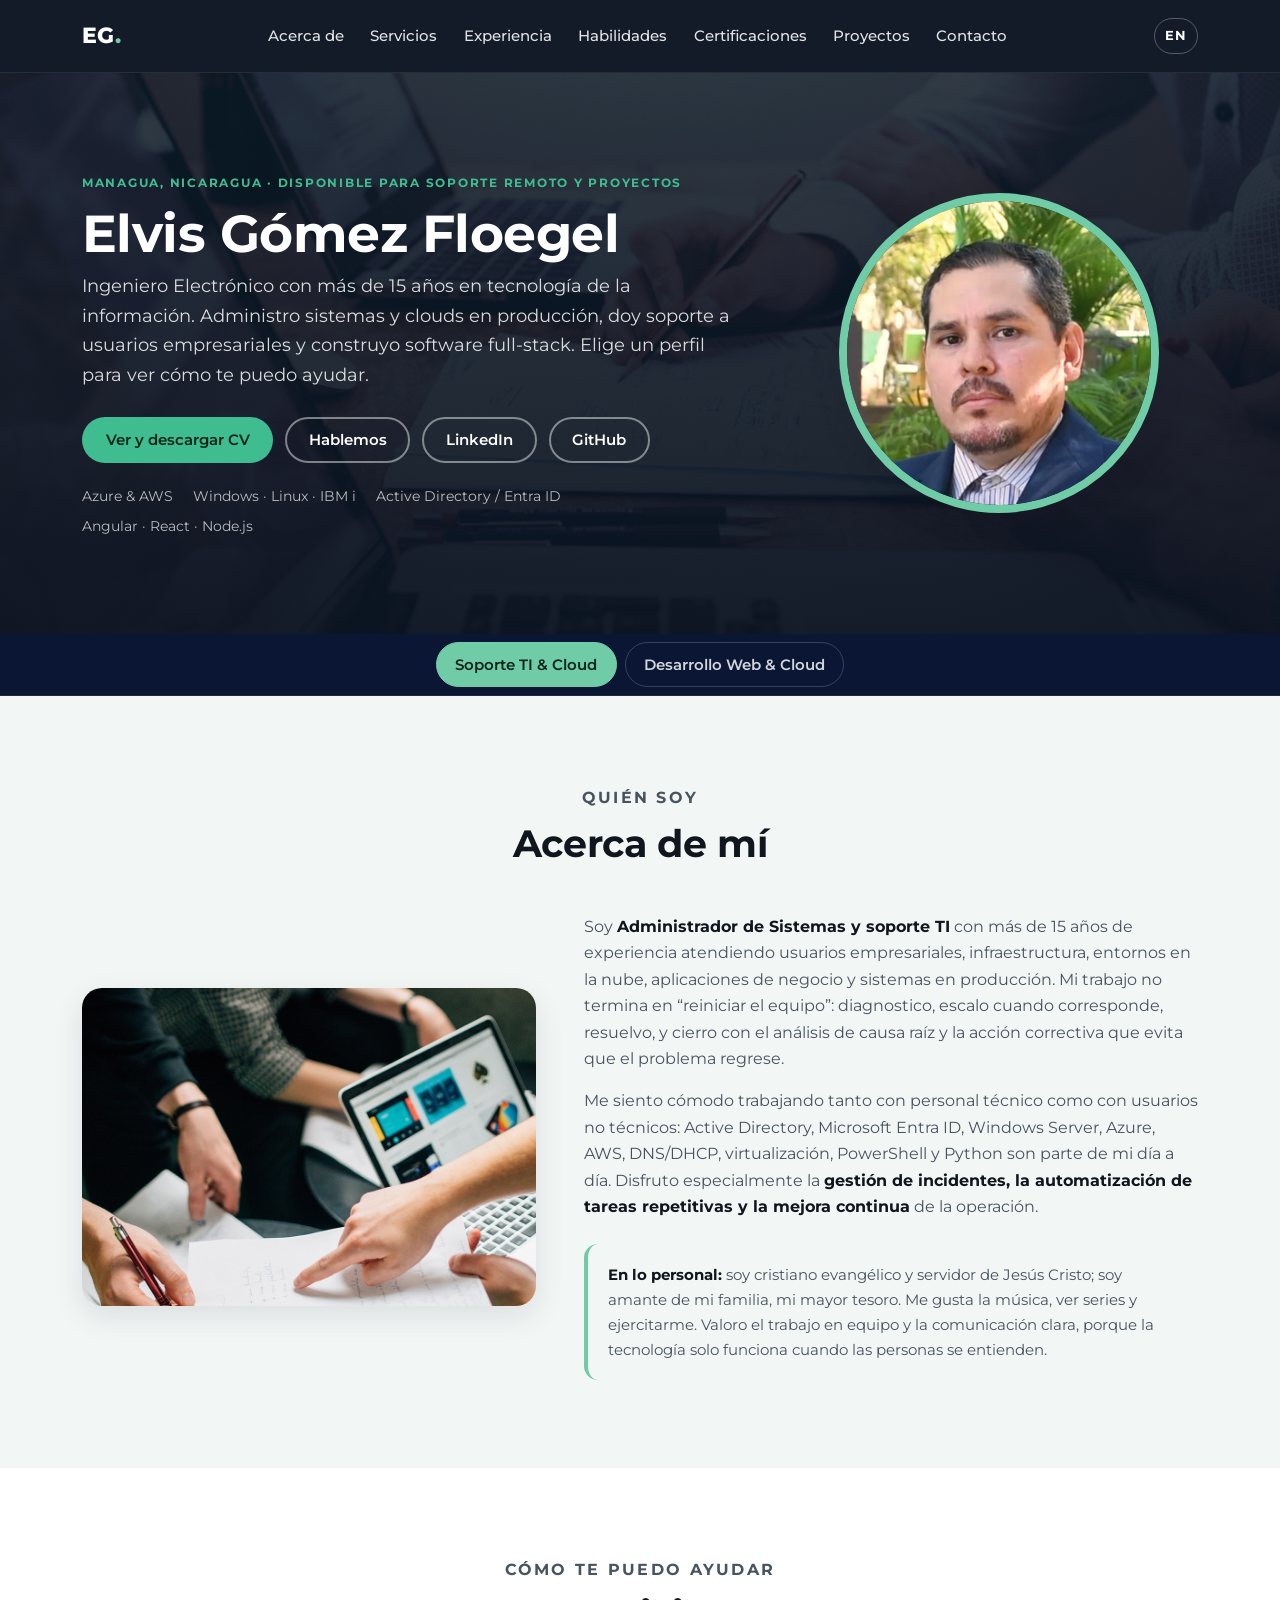
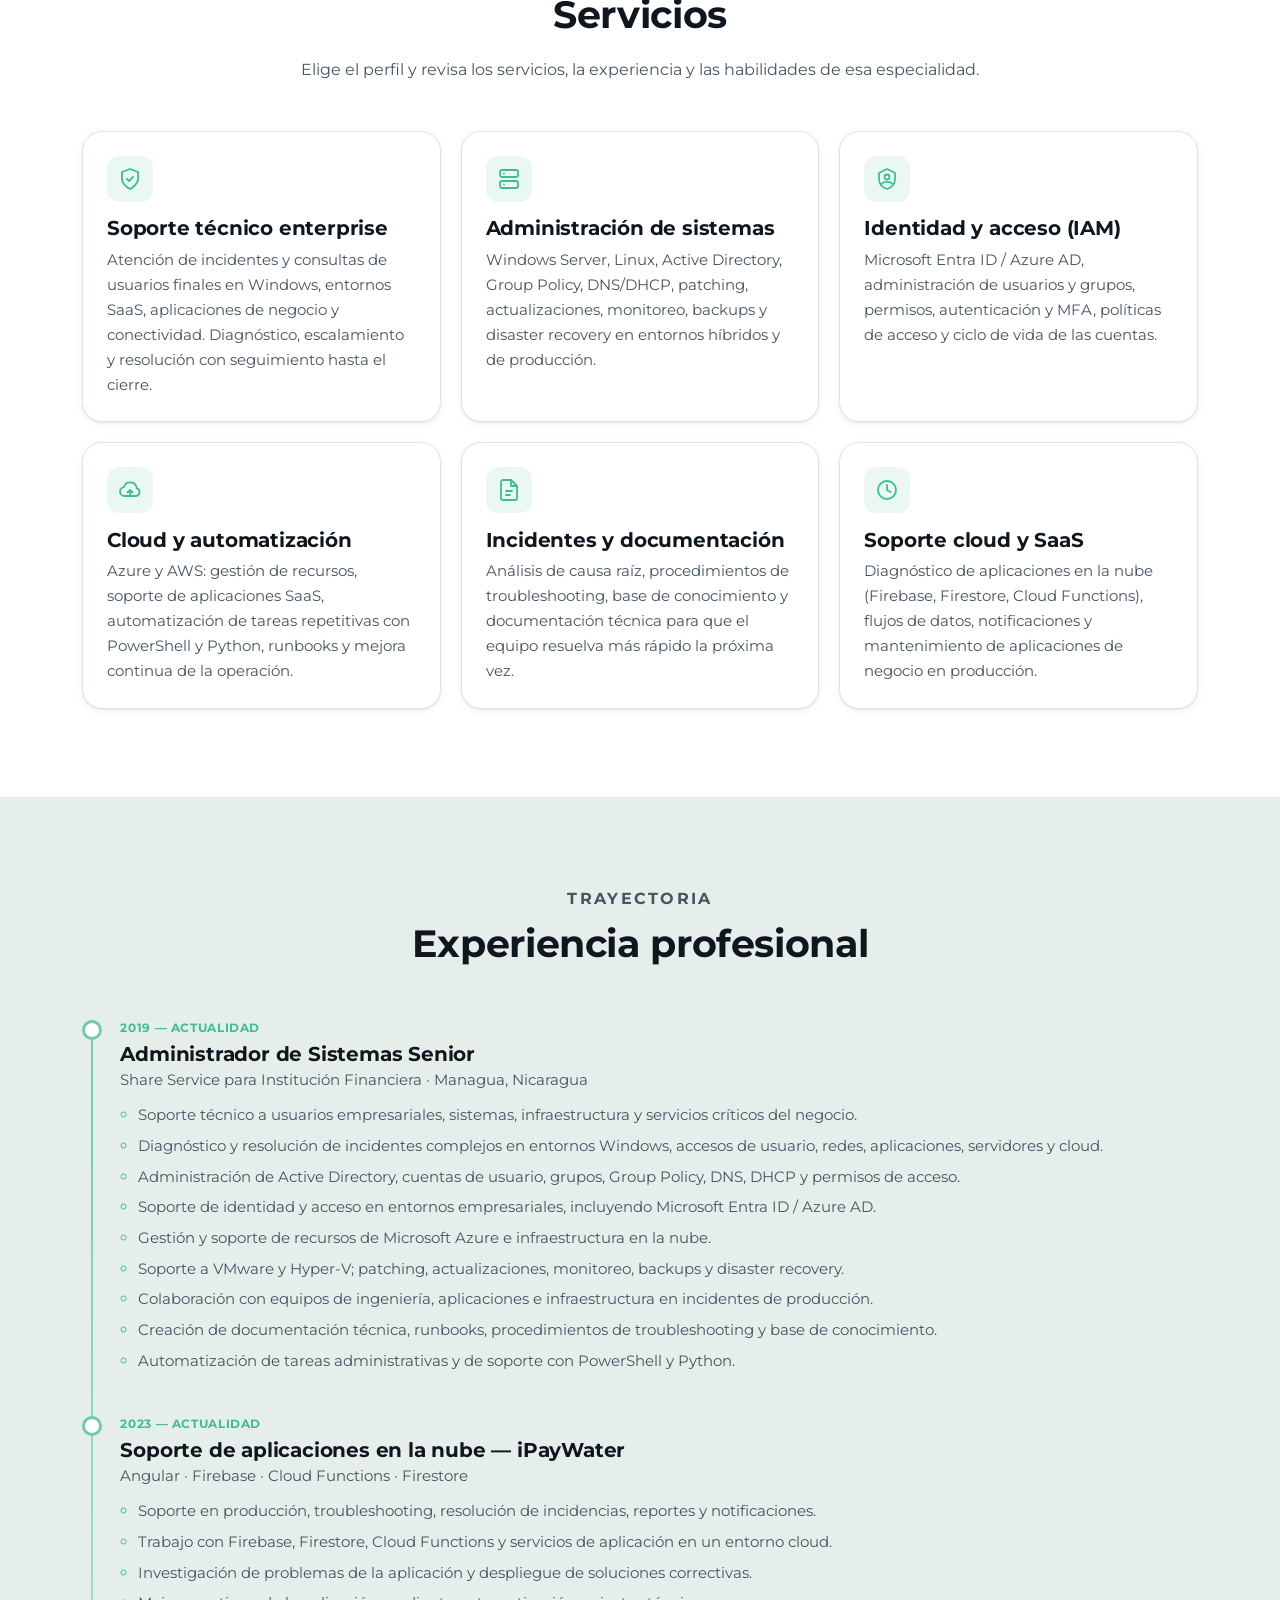
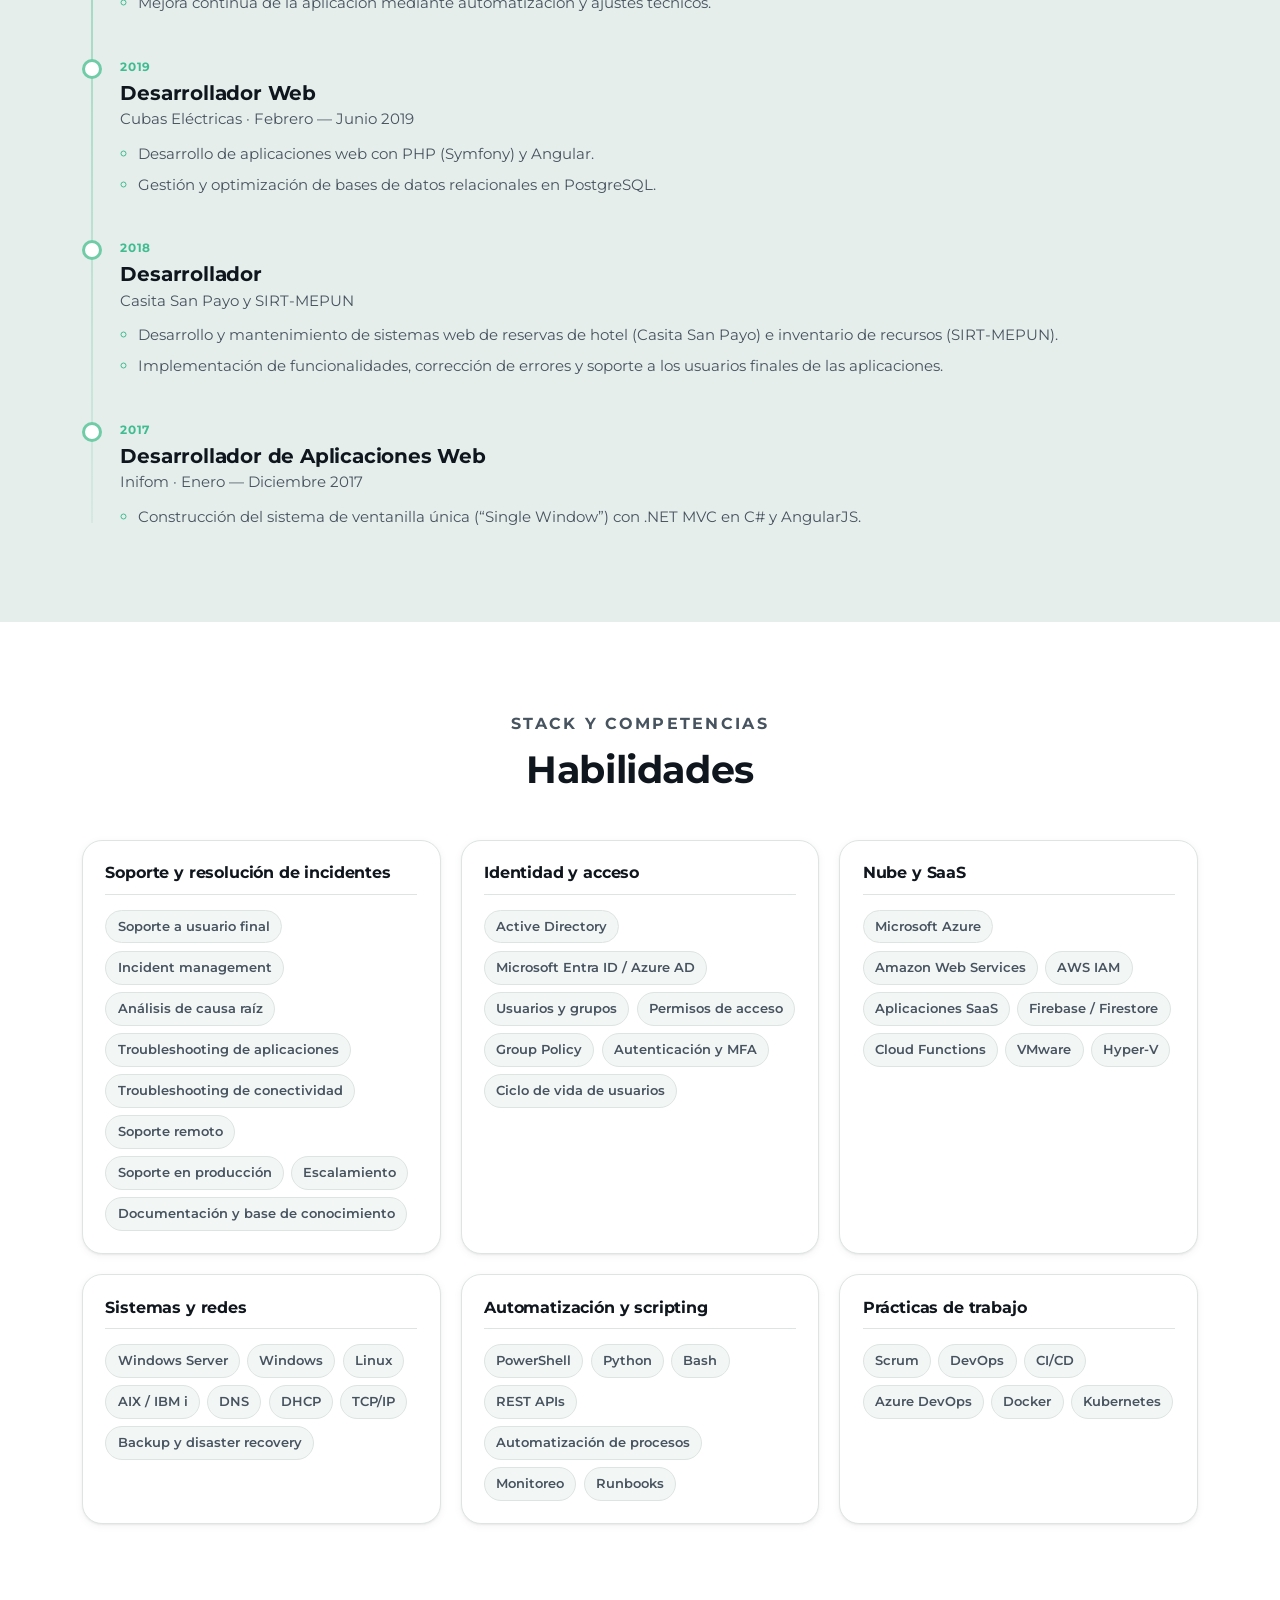
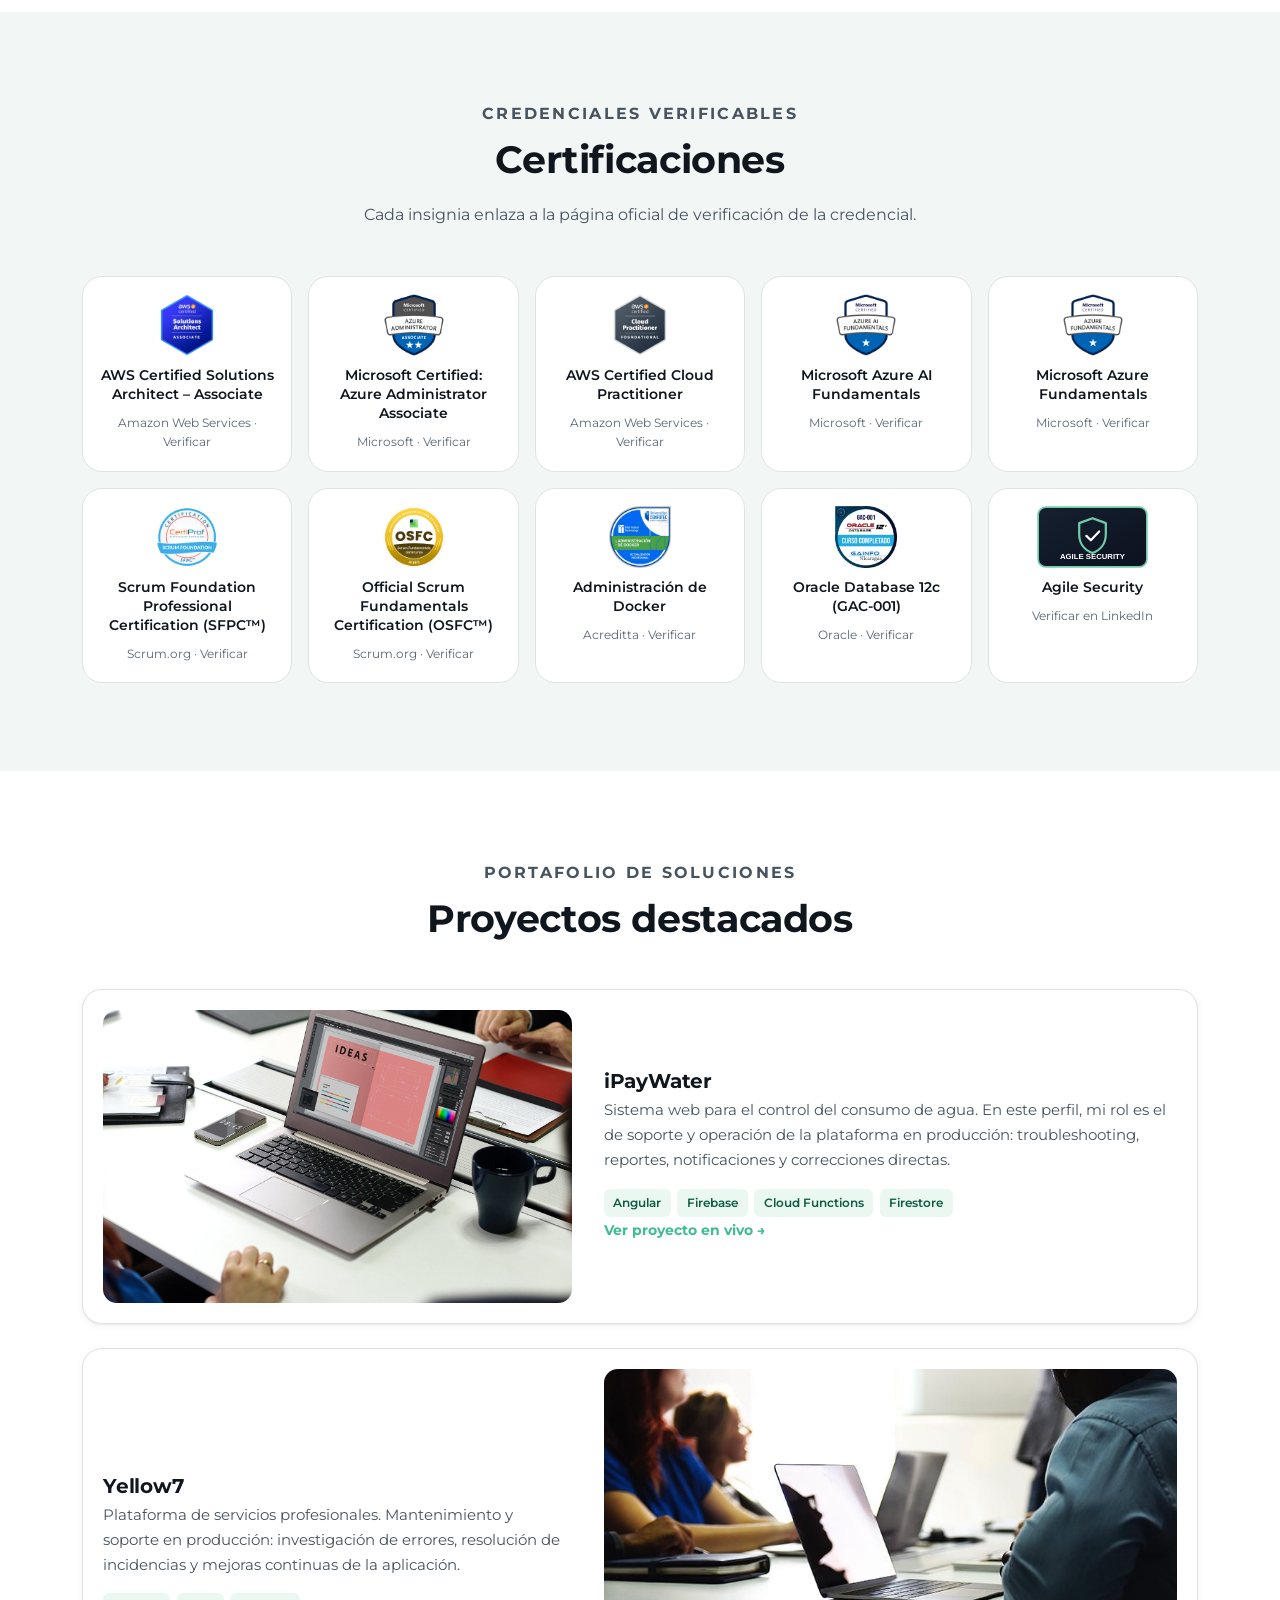
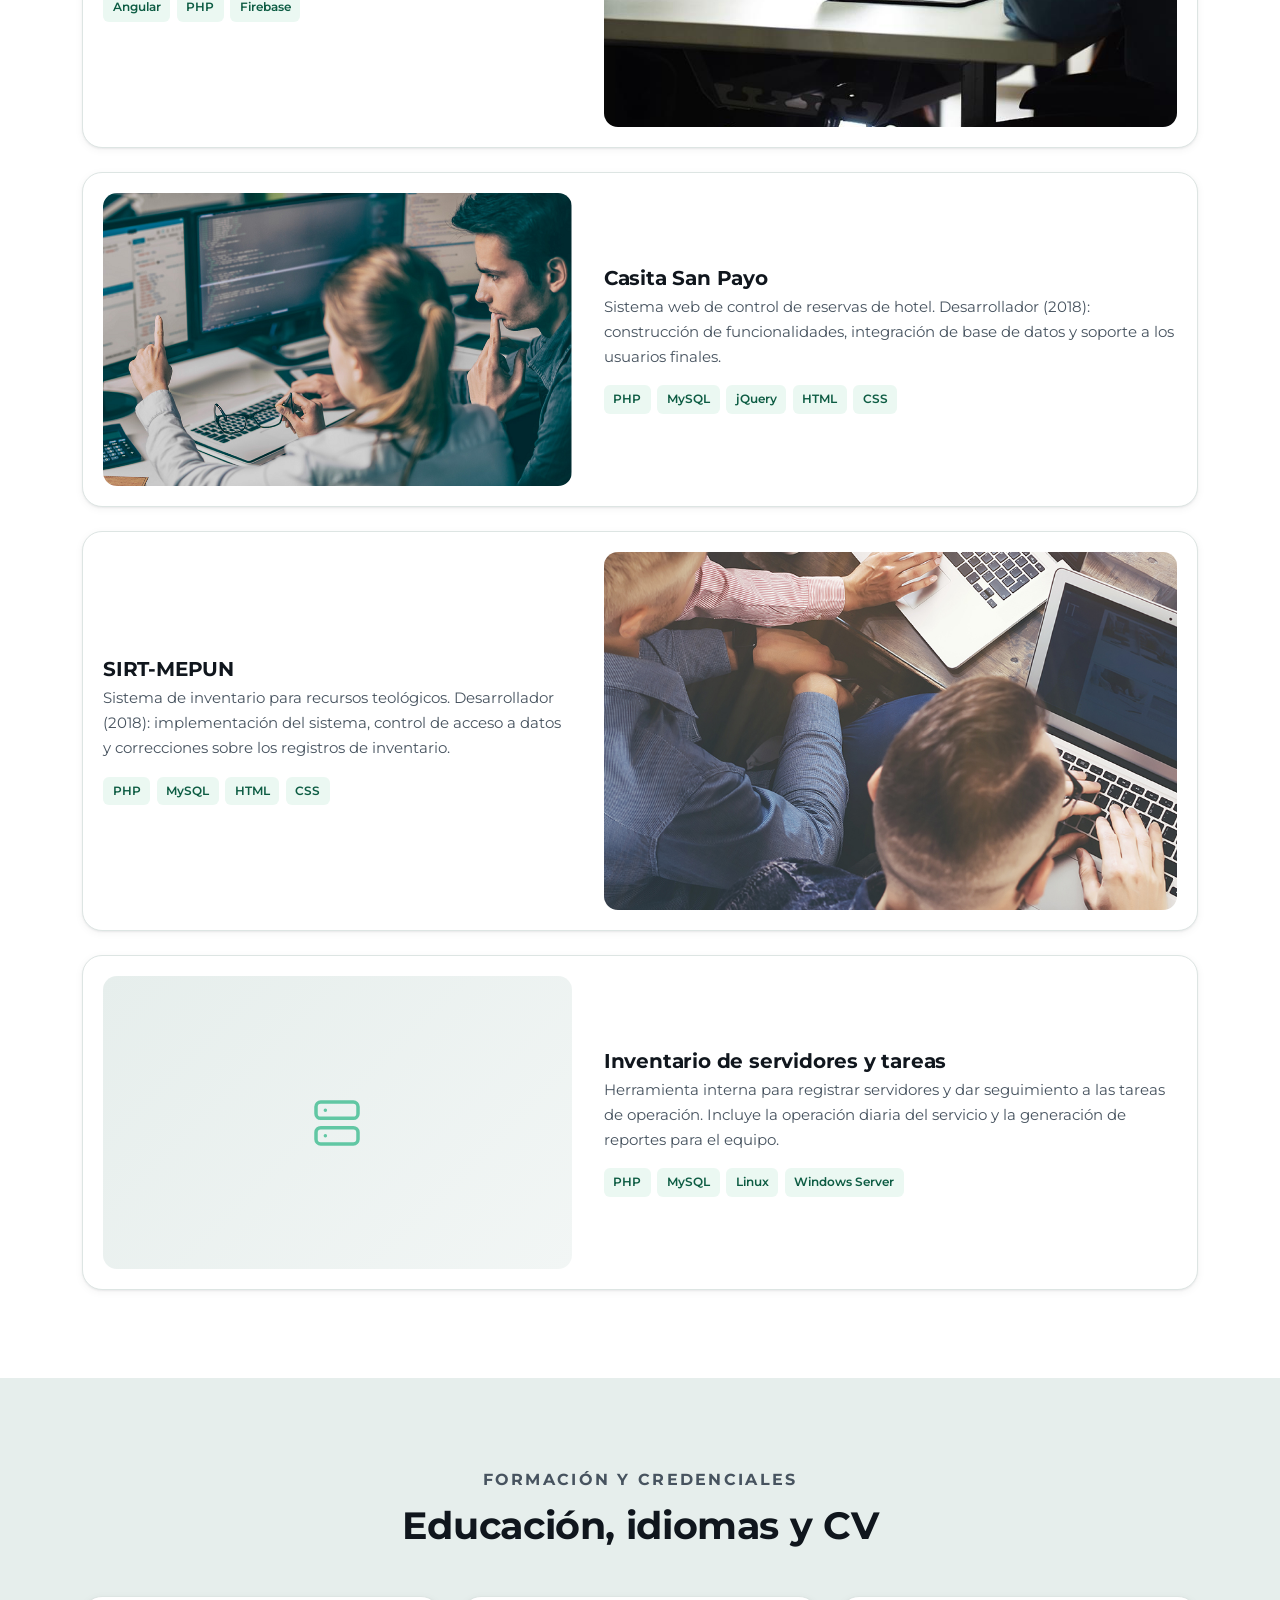
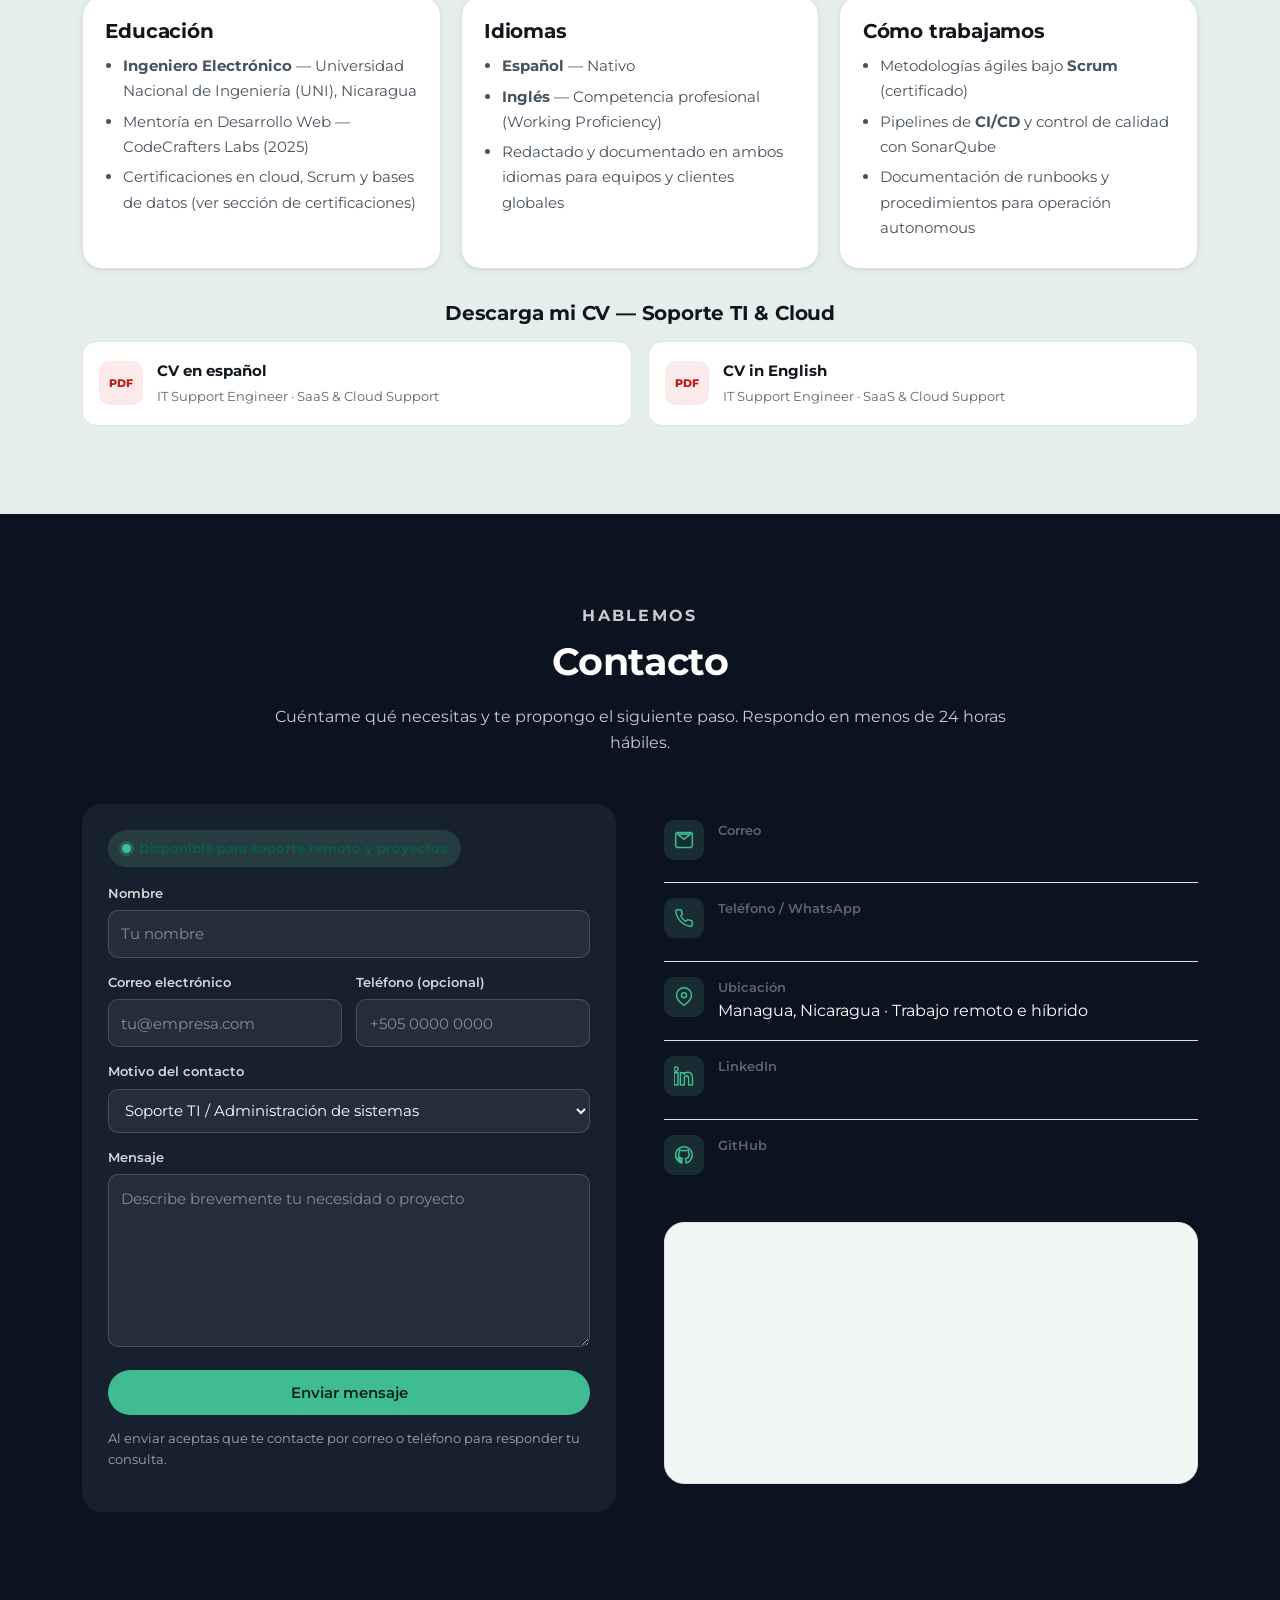
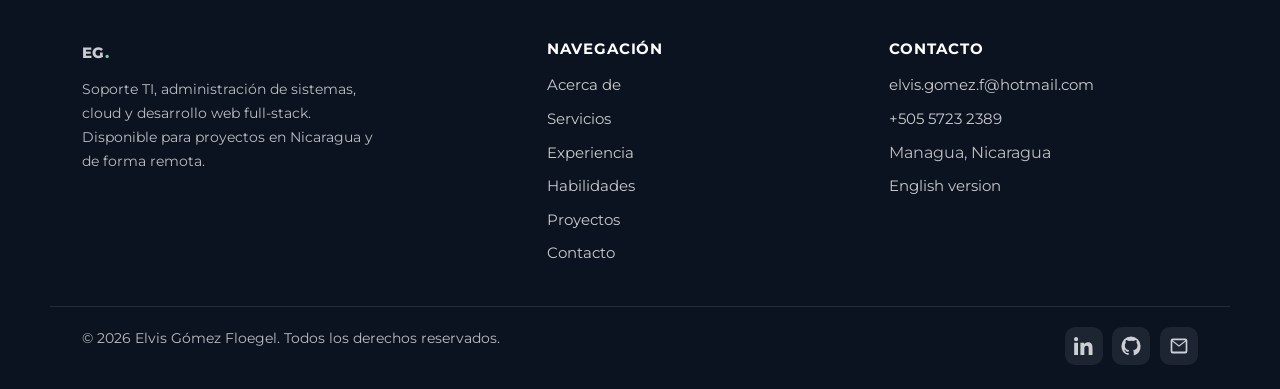
==== commit 2bced59a: "Reemplazar BACCredomatic por Share Service para Institución Financiera - index.html e index.en.html:" ====
--- a/index.html
+++ b/index.html
@@ -66,7 +66,7 @@
     },
     "worksFor": {
       "@type": "Organization",
-      "name": "BACCredomatic"
+      "name": "Share Service para Institución Financiera"
     },
     "knowsLanguage": ["es", "en"],
     "knowsAbout": [
@@ -338,7 +338,7 @@
             <li class="timeline-item">
               <span class="timeline-date">2019 — Actualidad</span>
               <h3>Administrador de Sistemas Senior</h3>
-              <p class="timeline-role">BACCredomatic · Managua, Nicaragua</p>
+              <p class="timeline-role">Share Service para Institución Financiera · Managua, Nicaragua</p>
               <ul>
                 <li>Soporte técnico a usuarios empresariales, sistemas, infraestructura y servicios críticos del negocio.</li>
                 <li>Diagnóstico y resolución de incidentes complejos en entornos Windows, accesos de usuario, redes, aplicaciones, servidores y cloud.</li>
@@ -400,7 +400,7 @@
             <li class="timeline-item">
               <span class="timeline-date">2019 — Actualidad</span>
               <h3>Dev & Staging Environment Manager · Full-Stack</h3>
-              <p class="timeline-role">BACCredomatic · Managua, Nicaragua</p>
+              <p class="timeline-role">Share Service para Institución Financiera · Managua, Nicaragua</p>
               <ul>
                 <li>Arquitectura y gestión de entornos web sobre Linux (RedHat) y Windows Server.</li>
                 <li>Desarrollo de un sistema propio de inventario de servidores y gestión de tareas en PHP y MySQL.</li>
